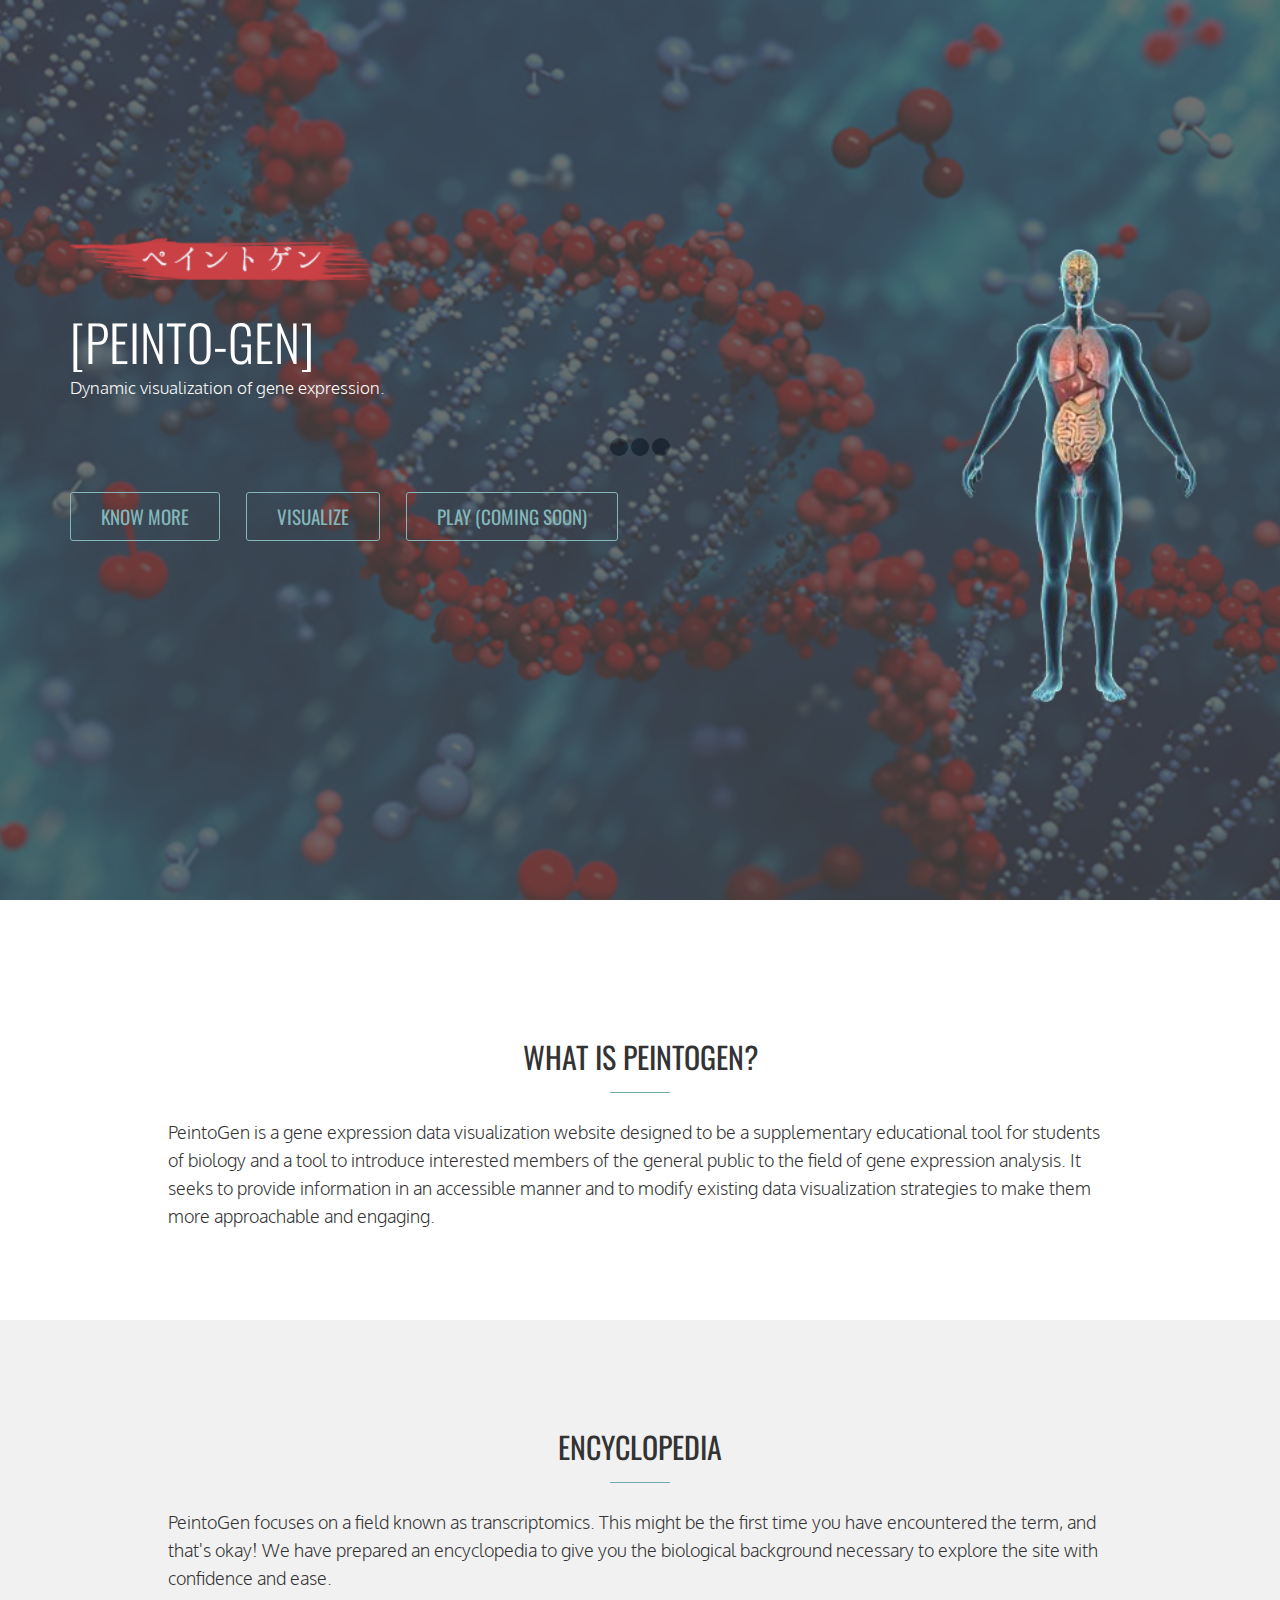
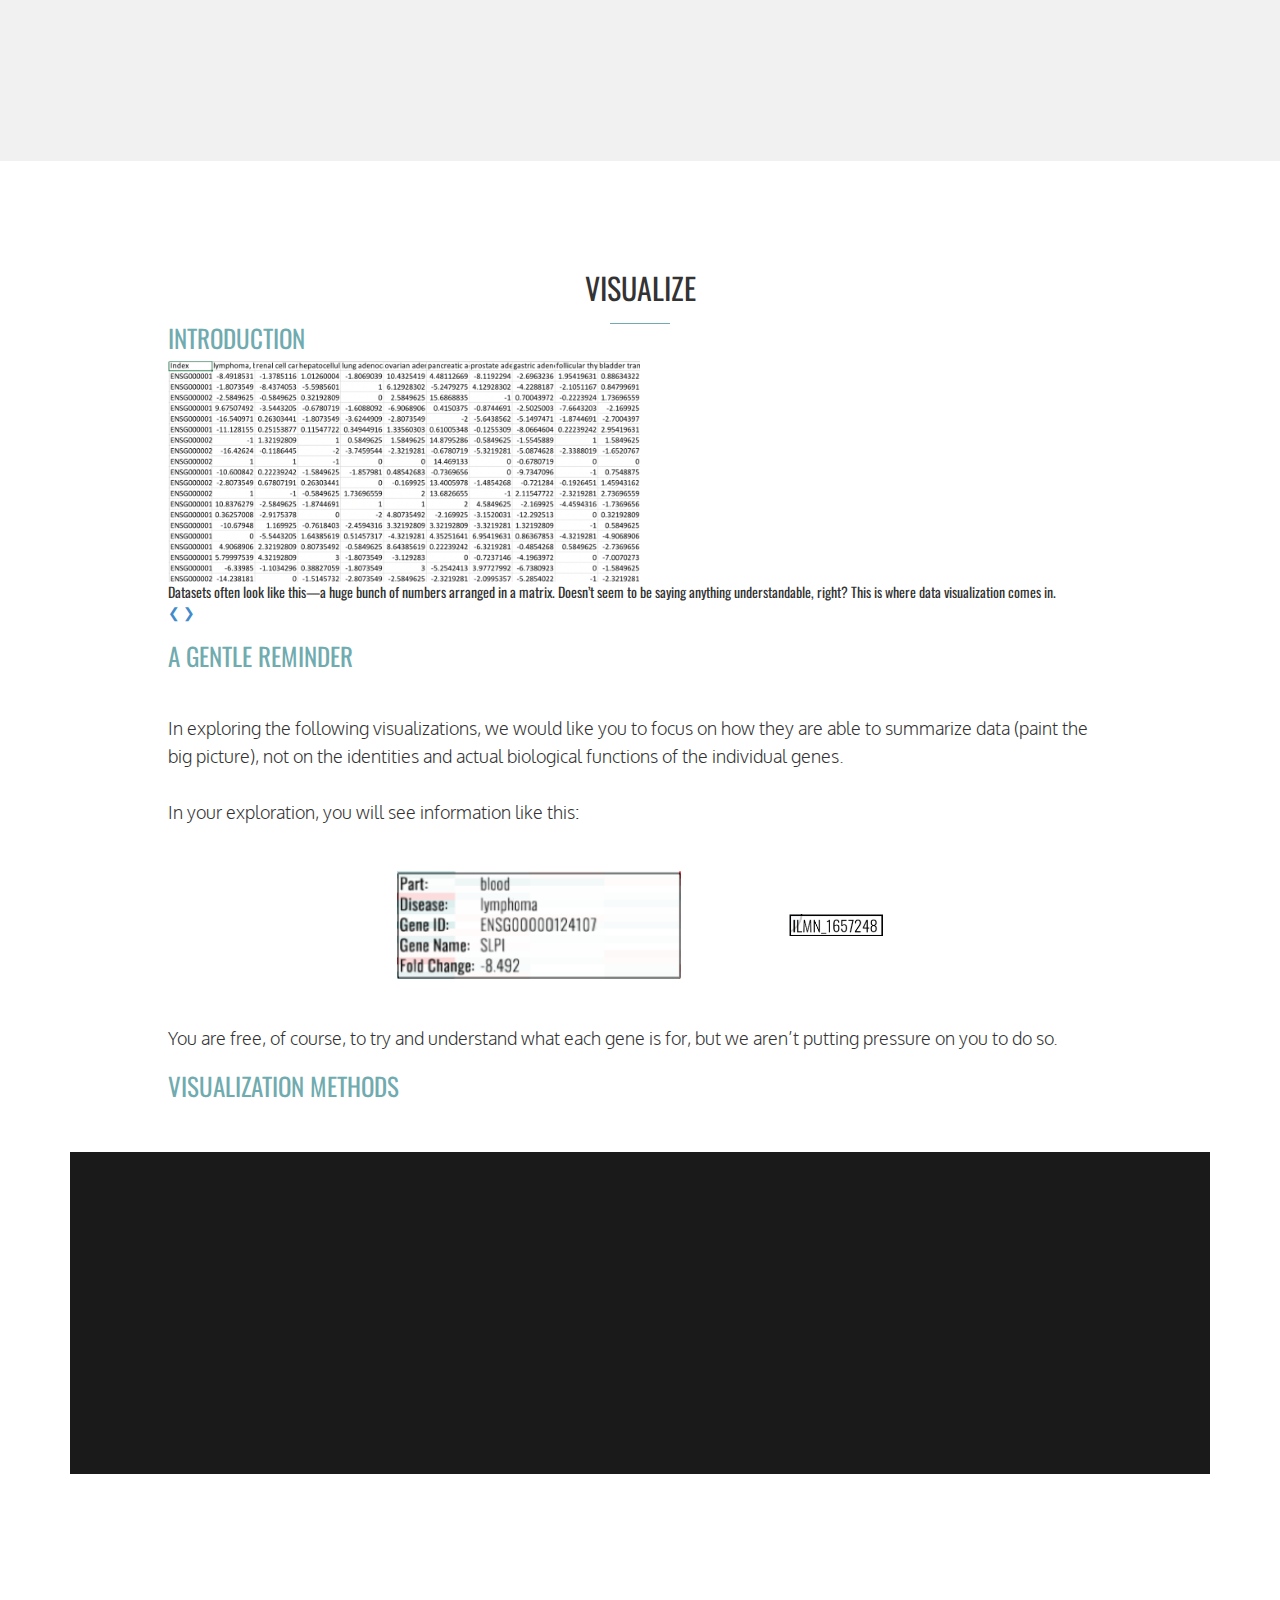
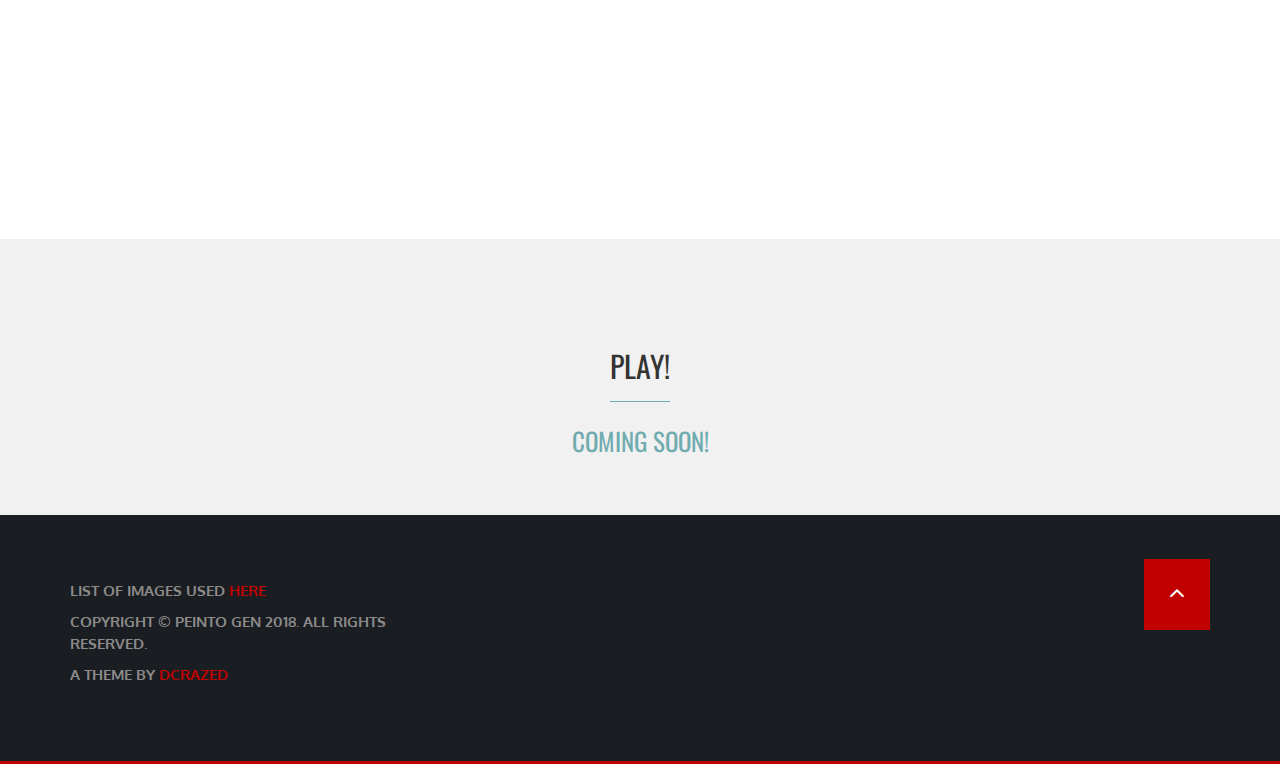
==== index.html @ 5de30151 "Visualization Intros" ====
<!DOCTYPE html>
<html lang="en">
<!--
	Bent - Bootstrap Landing Page Template by Dcrazed
	Site: https://dcrazed.com/bent-app-landing-page-template/
	Free for personal and commercial use under GNU GPL 3.0 license.
-->

<head>
    <meta charset="utf-8">
    <meta http-equiv="X-UA-Compatible" content="IE=edge">
    <meta name="viewport" content="width=device-width, initial-scale=1">
    <title>Peinto Gen | Gene Expression Visualizer</title>
    <!-- Google Font -->
    <link href='https://fonts.googleapis.com/css?family=Oswald:500,600,700,800,900,400,300' rel='stylesheet' type='text/css'>

    <link href='https://fonts.googleapis.com/css?family=Oxygen:300,400,600,700,900,300italic,400italic' rel='stylesheet' type='text/css'>
    <!-- Bootstrap -->
    <link href="css/bootstrap.min.css" rel="stylesheet">

    <!-- Owl Carousel Assets -->
    <link href="css/owl.carousel.css" rel="stylesheet">
    <link href="css/owl.theme.css" rel="stylesheet">


    <!-- Pixeden Icon Font -->
    <link rel="stylesheet" href="css/Pe-icon-7-stroke.css">

    <!-- Font Awesome -->
    <link href="css/font-awesome.min.css" rel="stylesheet">


    <!-- PrettyPhoto -->
    <link href="css/prettyPhoto.css" rel="stylesheet">
    
    <!-- Favicon -->
    <link rel="shortcut icon" type="image/x-icon" href="favicon.ico" />

    <!-- Style -->
    <link href="css/style.css" rel="stylesheet">

    <link href="css/animate.css" rel="stylesheet">
    <!-- Responsive CSS -->
    <link href="css/responsive.css" rel="stylesheet">
    <!-- HTML5 Shim and Respond.js IE8 support of HTML5 elements and media queries -->
    <!-- WARNING: Respond.js doesn't work if you view the page via file:// -->
    <!--[if lt IE 9]>
	  <script src="https://oss.maxcdn.com/libs/html5shiv/3.7.0/html5shiv.js"></script>
	  <script src="https://oss.maxcdn.com/libs/respond.js/1.4.2/respond.min.js"></script>
	<![endif]-->
</head>

<body>
    <!-- PRELOADER -->
    <div class="spn_hol">
        <div class="spinner">
            <div class="bounce1"></div>
            <div class="bounce2"></div>
            <div class="bounce3"></div>
        </div>
    </div>

 <!-- END PRELOADER -->

 <!-- =========================
     START ABOUT US SECTION
============================== -->
    <section class="header parallax home-parallax page" id="HOME">
        <h2></h2>
        <div class="section_overlay">
            <nav class="navbar navbar-default navbar-fixed-top" role="navigation">
                <div class="container">
                    <!-- Brand and toggle get grouped for better mobile display -->
                    <div class="navbar-header">
                        <button type="button" class="navbar-toggle collapsed" data-toggle="collapse" data-target="#bs-example-navbar-collapse-1">
                            <span class="sr-only">Toggle navigation</span>
                            <span class="icon-bar"></span>
                            <span class="icon-bar"></span>
                            <span class="icon-bar"></span>
                        </button>
                        <a class="navbar-brand" href="#">
                            <img src="images/logo.png" alt="Logo">
                        </a>
                    </div>
                    <!-- Collect the nav links, forms, and other content for toggling -->
                    <div class="collapse navbar-collapse" id="bs-example-navbar-collapse-1">
                        <ul class="nav navbar-nav navbar-right">
                            <!-- NAV -->
                            <li><a href="#HOME">HOME</a> </li>
                            <li><a href="#ENCYCLOPEDIA">ENCYCLOPEDIA </a> </li>
                            <li><a href="#VISUALIZE">VISUALIZE</a></li>
                            <li><a href="#PLAY">PLAY </a> </li>
                        </ul>
                    </div>
                    <!-- /.navbar-collapse -->
                </div>
                <!-- /.container- -->
            </nav>

            <div class="container home-container">
                <div class="row">
                    <div class="col-md-12">
                        <div class="logo text-center">
                                <!-- LOGO -->
                            <!--img width="210" height="110" src="images/logo.png" alt=""-->
                        </div>
                    </div>
                </div>
                <div class="row">
                    <div class="col-md-8 col-sm-8">
                        <div class="home_text">
                            <!-- TITLE AND DESC -->
                            <img width="300" height="76" src="images/logo.png" alt="">
                            <!--h1>ペイントゲン</h1-->
                            <h1>[PEINTO-GEN]</h1>
                            <p>Dynamic visualization of gene expression.</p>

                            <div class="download-btn">
                            <!-- BUTTON -->
                                <a class="btn home-btn wow fadeInLeft" href="#COMPARE">Know more</a>
                                <span style="display:inline-block; width: 20px;"></span>
                                <a class="btn home-btn wow fadeInRight" href="#VISUALIZE">Visualize</a>
                                <span style="display:inline-block; width: 20px;"></span>
                                <a class="btn home-btn wow fadeInRight" href="#PLAY">Play (Coming Soon)</a>
                            </div>
                        </div>
                    </div>
                    <div class="col-md-3 col-md-offset-1 col-sm-4">
                        <div class="home-iphone">
                            <!--p>Click on a body part to know more about it.</p-->
                            <img src="images/anatomy.png" alt="">
                        </div>
                    </div>
                </div>
            </div>
        </div>
    </section>

    <!-- END HEADER SECTION -->




 <!-- =========================
     START ENCYCLOPEDIA SECTION
============================== -->


    <section class="inner_about_area" id="COMPARE">
        <div class="container">
            <div class="row">
                <div class="col-md-10 col-md-offset-1">
                    <!-- ABOUT US SECTION TITLE-->
                    <div class="section_title">
                        <h2>What is PeintoGen?</h2>

                        <p>PeintoGen is a gene expression data visualization website designed to be a supplementary educational tool for students of biology and a tool to introduce interested members of the general public to the field of gene expression analysis. It seeks to provide information in an accessible manner and to modify existing data visualization strategies to make them more approachable and engaging. </p>
                    </div>
                </div>   
            </div>
        </div>
    </section>

    <section class="about page" id="ENCYCLOPEDIA">
        <div class="container">
            <div class="row">
                <div class="col-md-10 col-md-offset-1">
                    <div class="section_title">
                        <h2>Encyclopedia</h2>

                        <p>PeintoGen focuses on a field known as transcriptomics. This might be the first time you have encountered the term, and that's okay! We have prepared an encyclopedia to give you the biological background necessary to explore the site with confidence and ease.</p>
                    </div>
                </div>
        
                <div class="col-md-9">
                </div>
                <div class="col-md-3 know-btn">
                    <a class="btn btn-primary btn-action wow fadeInRight" href=encyclopedia.html>Know more!</a>
                </div>
                         
            </div>
        </div>
    </section>
    <!-- End About Us -->



<!-- =========================
     START VIZUALIZE SECTION
============================== -->

    <section class="download page" id="VISUALIZE">
        <div class="container">
            <div class="row">
                <div class="col-md-10 col-md-offset-1">
                    <div class="section_title">
                        <h2>Visualize</h2>

                        <h3>Introduction</h3>
					
                        <!-- Slideshow container -->
    					<div class="slideshow-container">
    						<!-- Full-width images with number and caption text -->
    						<div class="mySlides">
    							<img src="images/viz1.png" style="width:50%">
    							<div class="text">Datasets often look like this—a huge bunch of numbers arranged in a matrix. Doesn’t seem to be saying anything understandable, right? This is where data visualization comes in.</div>
    						</div>

    						<div class="mySlides">
    							<img src="images/viz2.png" style="width:50%">
    							<div class="text">One commonly used data visualization tool (particularly in gene expression analysis) is the heat map. A heat map assigns different colors to different values in a matrix. As seen above, we can choose to represent positive and negative values with shades of red and turquoise, respectively. The farther from zero a value is, the brighter the color that represents it.</div>
    						</div>

    						<div class="mySlides">
    							<img src="images/viz3.png" style="width:50%">
    							<div class="text">Without the numbers, it becomes easy to pinpoint extreme values and compare rows or columns. This aids researchers in interpreting the data, enabling them to make hypotheses and helping them decide what to do next.
    							Data visualization can be used as a preliminary step to know what other computations must be done with the data; or a way to summarize the results of computations already done.</div>
    						</div>

    						<!-- Next and previous buttons -->
    						<a class="prev" onclick="plusSlides(-1)">&#10094;</a>
    						<a class="next" onclick="plusSlides(1)">&#10095;</a>
    					</div>
    					
    					<!-- The dots/circles -->
    					<div style="text-align:center">
    						<span class="dot" onclick="currentSlide(1)"></span> 
    						<span class="dot" onclick="currentSlide(2)"></span> 
    						<span class="dot" onclick="currentSlide(3)"></span> 
    					</div>

                        <h3>A Gentle Reminder</h3>
                        <p>In exploring the following visualizations, we would like you to focus on how they are able to summarize data (paint the big picture), not on the identities and actual biological functions of the individual genes.
                        <br>
                        <br>
                        In your exploration, you will see information like this:
                        <p style="text-align:center;">
                            <img src="images/gene.png" width="30%"> 
                            <span style="display:inline-block; width: 100px;"></span>
                            <img src="images/geneid.png" width="10%">
                        </p>
                        <p>You are free, of course, to try and understand what each gene is for, but we aren’t putting pressure on you to do so.</p>

                        <h3>Visualization Methods</h3>
                    </div>
                </div>
            </div>
			
            <div class="available_store">
            <div class="container  wow bounceInRight" data-wow-duration="1s">
                <div class="col-md-6">
                    <div class="available_title">
                        <h2>Visualizations</h2>
                    </div>
                </div>

                <!-- DOWNLOADABLE STORE -->
                <div class="col-md-6">
                    <div class="row">
                        <a href=hm-intro.html>
                            <div class="col-md-4 no_padding">
                                <div class="single_store">
                                    <img src="images/hm-btn.png" width="50%">
                                    <div class="store_inner">
                                        <h2>Heat Map</h2>
                                    </div>
                                </div>
                            </div>
                        </a>
                        <div class="col-md-4 no_padding">
                            <a href=cn-intro.html>
                                <div class="single_store">
                                    <img src="images/cn-btn.png" width="50%">
                                    <div class="store_inner">
                                        <h2>Crawl Network</h2>
                                    </div>
                                </div>
                            </a>
                        </div>
                    </div>
                </div>

                <div class="col-md-6">
                    <div class="available_title">
                        <h2></h2>
                    </div>
                </div>

                <!-- DOWNLOADABLE STORE -->
                <div class="col-md-6">
                    <div class="row">
                        <a href=hm-intro.html>
                            <div class="col-md-4 no_padding">
                                <div class="single_store">
                                    <img src="images/hm-btn.png" width="50%">
                                    <div class="store_inner">
                                        <h2>Heat Map</h2>
                                    </div>
                                </div>
                            </div>
                        </a>
                        <div class="col-md-4 no_padding">
                            <a href=cn-intro.html>
                                <div class="single_store">
                                    <img src="images/cn-btn.png" width="50%">
                                    <div class="store_inner">
                                        <h2>Crawl Network</h2>
                                    </div>
                                </div>
                            </a>
                        </div>
                    </div>
                </div>
                <!-- END DOWNLOADABLE STORE -->
            </div>
        </div>

		
			<div class="col-md-6 right_no_padding wow fadeInLeft" data-wow-duration="1s">
				<div class="left_single_feature">
					<h3>Heat Maps</h3>
					<p>These heat maps summarize fold-change data for different cancer types.</p>
				</div>
				<div class="col-md-6">
				</div>
				<div class="col-md-3 know-btn">
					<a class="btn btn-primary btn-action wow fadeInRight" href=hm-intro.html>See Heat Maps</a>
				</div>
			</div>
				
			<div class="col-md-6 left_no_padding wow fadeInRight" data-wow-duration="1s">
				<div class="right_single_feature">
					<h3>Crawl Network</h3>
					<p>Networks are often used to paint a picture of how things are connected or how they interact. Genes in a network are either activators or inhibitors of other genes</p>
				</div>
				<div class="col-md-3 know-btn">
					<a class="btn btn-primary btn-action wow fadeInRight" href=cn-intro.html>See Crawl</a>
				</div>
			</div>
        </div>
    </section>
    <!-- End About Us -->


<!-- =========================
     START PLAY SECTION
============================== -->


    <section class="features page" id="PLAY">
        <div class="container">
            <div class="row">
                <div class="col-md-10 col-md-offset-1">
                    <div class="section_title">
                        <h2> Play!</h2>
                        <h4>Coming Soon!</h4>
                    </div>
                </div>      
            </div>
        </div>
    </section>
    <!-- End About Us -->

<!-- =========================
     FOOTER 
============================== -->

    <section class="copyright">
        <h2></h2>
        <div class="container">
            <div class="row">
                <div class="col-md-6">
                    <div class="copy_right_text">
                    <!-- COPYRIGHT TEXT -->
						<p>List of images used <a href=references.html>here</a></p>
                        <p>Copyright &copy; Peinto Gen 2018. All Rights Reserved.</p>        
                        <p>A theme by <a href="https://dcrazed.com/">Dcrazed</a></p>
                    </div>
                     
                </div>

                <div class="col-md-6">
                    <div class="scroll_top">
                        <a href="#HOME"><i class="fa fa-angle-up"></i></a>
                    </div>
                </div>
            </div>
        </div>
    </section>
    <!-- END FOOTER -->


<!-- =========================
     SCRIPTS 
============================== -->


    <script src="js/jquery.min.js"></script>
    <script src="js/bootstrap.min.js"></script>
    <script src="js/owl.carousel.js"></script>
    <script src="js/jquery.fitvids.js"></script>
    <script src="js/smoothscroll.js"></script>
    <script src="js/jquery.parallax-1.1.3.js"></script>
    <script src="js/jquery.prettyPhoto.js"></script>
    <script src="js/jquery.ajaxchimp.min.js"></script>
    <script src="js/jquery.ajaxchimp.langs.js"></script>
    <script src="js/wow.min.js"></script>
    <script src="js/waypoints.min.js"></script>
    <script src="js/jquery.counterup.min.js"></script>
    <script src="js/script.js"></script>
	<script src="js/slideshow.js"></script>
	


</body>
</html>
---- css/Pe-icon-7-stroke.css ----
@font-face {
	font-family: 'Pe-icon-7-stroke';
	src:url('../fonts/Pe-icon-7-stroke.eot?d7yf1v');
	src:url('../fonts/Pe-icon-7-stroke.eot?#iefixd7yf1v') format('embedded-opentype'),
		url('../fonts/Pe-icon-7-stroke.woff?d7yf1v') format('woff'),
		url('../fonts/Pe-icon-7-stroke.ttf?d7yf1v') format('truetype'),
		url('../fonts/Pe-icon-7-stroke.svg?d7yf1v#Pe-icon-7-stroke') format('svg');
	font-weight: normal;
	font-style: normal;
}

[class^="pe-7s-"], [class*=" pe-7s-"] {
	font-family: 'Pe-icon-7-stroke';
	speak: none;
	font-style: normal;
	font-weight: normal;
	font-variant: normal;
	text-transform: none;
	line-height: 1;

	/* Better Font Rendering =========== */
	-webkit-font-smoothing: antialiased;
	-moz-osx-font-smoothing: grayscale;
}

.pe-7s-album:before {
	content: "\e6aa";
}
.pe-7s-arc:before {
	content: "\e6ab";
}
.pe-7s-back-2:before {
	content: "\e6ac";
}
.pe-7s-bandaid:before {
	content: "\e6ad";
}
.pe-7s-car:before {
	content: "\e6ae";
}
.pe-7s-diamond:before {
	content: "\e6af";
}
.pe-7s-door-lock:before {
	content: "\e6b0";
}
.pe-7s-eyedropper:before {
	content: "\e6b1";
}
.pe-7s-female:before {
	content: "\e6b2";
}
.pe-7s-gym:before {
	content: "\e6b3";
}
.pe-7s-hammer:before {
	content: "\e6b4";
}
.pe-7s-headphones:before {
	content: "\e6b5";
}
.pe-7s-helm:before {
	content: "\e6b6";
}
.pe-7s-hourglass:before {
	content: "\e6b7";
}
.pe-7s-leaf:before {
	content: "\e6b8";
}
.pe-7s-magic-wand:before {
	content: "\e6b9";
}
.pe-7s-male:before {
	content: "\e6ba";
}
.pe-7s-map-2:before {
	content: "\e6bb";
}
.pe-7s-next-2:before {
	content: "\e6bc";
}
.pe-7s-paint-bucket:before {
	content: "\e6bd";
}
.pe-7s-pendrive:before {
	content: "\e6be";
}
.pe-7s-photo:before {
	content: "\e6bf";
}
.pe-7s-piggy:before {
	content: "\e6c0";
}
.pe-7s-plugin:before {
	content: "\e6c1";
}
.pe-7s-refresh-2:before {
	content: "\e6c2";
}
.pe-7s-rocket:before {
	content: "\e6c3";
}
.pe-7s-settings:before {
	content: "\e6c4";
}
.pe-7s-shield:before {
	content: "\e6c5";
}
.pe-7s-smile:before {
	content: "\e6c6";
}
.pe-7s-usb:before {
	content: "\e6c7";
}
.pe-7s-vector:before {
	content: "\e6c8";
}
.pe-7s-wine:before {
	content: "\e6c9";
}
.pe-7s-cloud-upload:before {
	content: "\e68a";
}
.pe-7s-cash:before {
	content: "\e68c";
}
.pe-7s-close:before {
	content: "\e680";
}
.pe-7s-bluetooth:before {
	content: "\e68d";
}
.pe-7s-cloud-download:before {
	content: "\e68b";
}
.pe-7s-way:before {
	content: "\e68e";
}
.pe-7s-close-circle:before {
	content: "\e681";
}
.pe-7s-id:before {
	content: "\e68f";
}
.pe-7s-angle-up:before {
	content: "\e682";
}
.pe-7s-wristwatch:before {
	content: "\e690";
}
.pe-7s-angle-up-circle:before {
	content: "\e683";
}
.pe-7s-world:before {
	content: "\e691";
}
.pe-7s-angle-right:before {
	content: "\e684";
}
.pe-7s-volume:before {
	content: "\e692";
}
.pe-7s-angle-right-circle:before {
	content: "\e685";
}
.pe-7s-users:before {
	content: "\e693";
}
.pe-7s-angle-left:before {
	content: "\e686";
}
.pe-7s-user-female:before {
	content: "\e694";
}
.pe-7s-angle-left-circle:before {
	content: "\e687";
}
.pe-7s-up-arrow:before {
	content: "\e695";
}
.pe-7s-angle-down:before {
	content: "\e688";
}
.pe-7s-switch:before {
	content: "\e696";
}
.pe-7s-angle-down-circle:before {
	content: "\e689";
}
.pe-7s-scissors:before {
	content: "\e697";
}
.pe-7s-wallet:before {
	content: "\e600";
}
.pe-7s-safe:before {
	content: "\e698";
}
.pe-7s-volume2:before {
	content: "\e601";
}
.pe-7s-volume1:before {
	content: "\e602";
}
.pe-7s-voicemail:before {
	content: "\e603";
}
.pe-7s-video:before {
	content: "\e604";
}
.pe-7s-user:before {
	content: "\e605";
}
.pe-7s-upload:before {
	content: "\e606";
}
.pe-7s-unlock:before {
	content: "\e607";
}
.pe-7s-umbrella:before {
	content: "\e608";
}
.pe-7s-trash:before {
	content: "\e609";
}
.pe-7s-tools:before {
	content: "\e60a";
}
.pe-7s-timer:before {
	content: "\e60b";
}
.pe-7s-ticket:before {
	content: "\e60c";
}
.pe-7s-target:before {
	content: "\e60d";
}
.pe-7s-sun:before {
	content: "\e60e";
}
.pe-7s-study:before {
	content: "\e60f";
}
.pe-7s-stopwatch:before {
	content: "\e610";
}
.pe-7s-star:before {
	content: "\e611";
}
.pe-7s-speaker:before {
	content: "\e612";
}
.pe-7s-signal:before {
	content: "\e613";
}
.pe-7s-shuffle:before {
	content: "\e614";
}
.pe-7s-shopbag:before {
	content: "\e615";
}
.pe-7s-share:before {
	content: "\e616";
}
.pe-7s-server:before {
	content: "\e617";
}
.pe-7s-search:before {
	content: "\e618";
}
.pe-7s-film:before {
	content: "\e6a5";
}
.pe-7s-science:before {
	content: "\e619";
}
.pe-7s-disk:before {
	content: "\e6a6";
}
.pe-7s-ribbon:before {
	content: "\e61a";
}
.pe-7s-repeat:before {
	content: "\e61b";
}
.pe-7s-refresh:before {
	content: "\e61c";
}
.pe-7s-add-user:before {
	content: "\e6a9";
}
.pe-7s-refresh-cloud:before {
	content: "\e61d";
}
.pe-7s-paperclip:before {
	content: "\e69c";
}
.pe-7s-radio:before {
	content: "\e61e";
}
.pe-7s-note2:before {
	content: "\e69d";
}
.pe-7s-print:before {
	content: "\e61f";
}
.pe-7s-network:before {
	content: "\e69e";
}
.pe-7s-prev:before {
	content: "\e620";
}
.pe-7s-mute:before {
	content: "\e69f";
}
.pe-7s-power:before {
	content: "\e621";
}
.pe-7s-medal:before {
	content: "\e6a0";
}
.pe-7s-portfolio:before {
	content: "\e622";
}
.pe-7s-like2:before {
	content: "\e6a1";
}
.pe-7s-plus:before {
	content: "\e623";
}
.pe-7s-left-arrow:before {
	content: "\e6a2";
}
.pe-7s-play:before {
	content: "\e624";
}
.pe-7s-key:before {
	content: "\e6a3";
}
.pe-7s-plane:before {
	content: "\e625";
}
.pe-7s-joy:before {
	content: "\e6a4";
}
.pe-7s-photo-gallery:before {
	content: "\e626";
}
.pe-7s-pin:before {
	content: "\e69b";
}
.pe-7s-phone:before {
	content: "\e627";
}
.pe-7s-plug:before {
	content: "\e69a";
}
.pe-7s-pen:before {
	content: "\e628";
}
.pe-7s-right-arrow:before {
	content: "\e699";
}
.pe-7s-paper-plane:before {
	content: "\e629";
}
.pe-7s-delete-user:before {
	content: "\e6a7";
}
.pe-7s-paint:before {
	content: "\e62a";
}
.pe-7s-bottom-arrow:before {
	content: "\e6a8";
}
.pe-7s-notebook:before {
	content: "\e62b";
}
.pe-7s-note:before {
	content: "\e62c";
}
.pe-7s-next:before {
	content: "\e62d";
}
.pe-7s-news-paper:before {
	content: "\e62e";
}
.pe-7s-musiclist:before {
	content: "\e62f";
}
.pe-7s-music:before {
	content: "\e630";
}
.pe-7s-mouse:before {
	content: "\e631";
}
.pe-7s-more:before {
	content: "\e632";
}
.pe-7s-moon:before {
	content: "\e633";
}
.pe-7s-monitor:before {
	content: "\e634";
}
.pe-7s-micro:before {
	content: "\e635";
}
.pe-7s-menu:before {
	content: "\e636";
}
.pe-7s-map:before {
	content: "\e637";
}
.pe-7s-map-marker:before {
	content: "\e638";
}
.pe-7s-mail:before {
	content: "\e639";
}
.pe-7s-mail-open:before {
	content: "\e63a";
}
.pe-7s-mail-open-file:before {
	content: "\e63b";
}
.pe-7s-magnet:before {
	content: "\e63c";
}
.pe-7s-loop:before {
	content: "\e63d";
}
.pe-7s-look:before {
	content: "\e63e";
}
.pe-7s-lock:before {
	content: "\e63f";
}
.pe-7s-lintern:before {
	content: "\e640";
}
.pe-7s-link:before {
	content: "\e641";
}
.pe-7s-like:before {
	content: "\e642";
}
.pe-7s-light:before {
	content: "\e643";
}
.pe-7s-less:before {
	content: "\e644";
}
.pe-7s-keypad:before {
	content: "\e645";
}
.pe-7s-junk:before {
	content: "\e646";
}
.pe-7s-info:before {
	content: "\e647";
}
.pe-7s-home:before {
	content: "\e648";
}
.pe-7s-help2:before {
	content: "\e649";
}
.pe-7s-help1:before {
	content: "\e64a";
}
.pe-7s-graph3:before {
	content: "\e64b";
}
.pe-7s-graph2:before {
	content: "\e64c";
}
.pe-7s-graph1:before {
	content: "\e64d";
}
.pe-7s-graph:before {
	content: "\e64e";
}
.pe-7s-global:before {
	content: "\e64f";
}
.pe-7s-gleam:before {
	content: "\e650";
}
.pe-7s-glasses:before {
	content: "\e651";
}
.pe-7s-gift:before {
	content: "\e652";
}
.pe-7s-folder:before {
	content: "\e653";
}
.pe-7s-flag:before {
	content: "\e654";
}
.pe-7s-filter:before {
	content: "\e655";
}
.pe-7s-file:before {
	content: "\e656";
}
.pe-7s-expand1:before {
	content: "\e657";
}
.pe-7s-exapnd2:before {
	content: "\e658";
}
.pe-7s-edit:before {
	content: "\e659";
}
.pe-7s-drop:before {
	content: "\e65a";
}
.pe-7s-drawer:before {
	content: "\e65b";
}
.pe-7s-download:before {
	content: "\e65c";
}
.pe-7s-display2:before {
	content: "\e65d";
}
.pe-7s-display1:before {
	content: "\e65e";
}
.pe-7s-diskette:before {
	content: "\e65f";
}
.pe-7s-date:before {
	content: "\e660";
}
.pe-7s-cup:before {
	content: "\e661";
}
.pe-7s-culture:before {
	content: "\e662";
}
.pe-7s-crop:before {
	content: "\e663";
}
.pe-7s-credit:before {
	content: "\e664";
}
.pe-7s-copy-file:before {
	content: "\e665";
}
.pe-7s-config:before {
	content: "\e666";
}
.pe-7s-compass:before {
	content: "\e667";
}
.pe-7s-comment:before {
	content: "\e668";
}
.pe-7s-coffee:before {
	content: "\e669";
}
.pe-7s-cloud:before {
	content: "\e66a";
}
.pe-7s-clock:before {
	content: "\e66b";
}
.pe-7s-check:before {
	content: "\e66c";
}
.pe-7s-chat:before {
	content: "\e66d";
}
.pe-7s-cart:before {
	content: "\e66e";
}
.pe-7s-camera:before {
	content: "\e66f";
}
.pe-7s-call:before {
	content: "\e670";
}
.pe-7s-calculator:before {
	content: "\e671";
}
.pe-7s-browser:before {
	content: "\e672";
}
.pe-7s-box2:before {
	content: "\e673";
}
.pe-7s-box1:before {
	content: "\e674";
}
.pe-7s-bookmarks:before {
	content: "\e675";
}
.pe-7s-bicycle:before {
	content: "\e676";
}
.pe-7s-bell:before {
	content: "\e677";
}
.pe-7s-battery:before {
	content: "\e678";
}
.pe-7s-ball:before {
	content: "\e679";
}
.pe-7s-back:before {
	content: "\e67a";
}
.pe-7s-attention:before {
	content: "\e67b";
}
.pe-7s-anchor:before {
	content: "\e67c";
}
.pe-7s-albums:before {
	content: "\e67d";
}
.pe-7s-alarm:before {
	content: "\e67e";
}
.pe-7s-airplay:before {
	content: "\e67f";
}
---- css/prettyPhoto.css ----
div.pp_default .pp_top,div.pp_default .pp_top .pp_middle,div.pp_default .pp_top .pp_left,div.pp_default .pp_top .pp_right,div.pp_default .pp_bottom,div.pp_default .pp_bottom .pp_left,div.pp_default .pp_bottom .pp_middle,div.pp_default .pp_bottom .pp_right{height:13px}
div.pp_default .pp_top .pp_left{background:transparent;}
div.pp_default .pp_top .pp_middle{background:transparent;}
div.pp_default .pp_top .pp_right{background:transparent;}
div.pp_default .pp_content .ppt{color:#f8f8f8}
div.pp_default .pp_content_container .pp_left{background:transparent;padding-left:13px}
div.pp_default .pp_content_container .pp_right{background:transparent;padding-right:13px}
div.pp_default .pp_next:hover{background:transparent;cursor:pointer}
div.pp_default .pp_previous:hover{background:transparent;cursor:pointer}
div.pp_default .pp_expand{background:transparent;cursor:pointer;width:28px;height:28px}
div.pp_default .pp_expand:hover{background:transparent;cursor:pointer}
div.pp_default .pp_contract{background:url(../images/prettyPhoto/default/sprite.png) 0 -84px no-repeat;cursor:pointer;width:28px;height:28px}
div.pp_default .pp_contract:hover{background:url(../images/prettyPhoto/default/sprite.png) 0 -113px no-repeat;cursor:pointer}
div.pp_default .pp_close{width:30px;height:30px;background:url(../images/prettyPhoto/default/sprite.png) 2px 1px no-repeat;cursor:pointer}
div.pp_default .pp_gallery ul li a{background:url(../images/prettyPhoto/default/default_thumb.png) center center #f8f8f8;border:1px solid #aaa}
div.pp_default .pp_social{margin-top:7px}
div.pp_default .pp_gallery a.pp_arrow_previous,div.pp_default .pp_gallery a.pp_arrow_next{position:static;left:auto}
div.pp_default .pp_nav .pp_play,div.pp_default .pp_nav .pp_pause{background:url(../images/prettyPhoto/default/sprite.png) -51px 1px no-repeat;height:30px;width:30px}
div.pp_default .pp_nav .pp_pause{background-position:-51px -29px}
div.pp_default a.pp_arrow_previous,div.pp_default a.pp_arrow_next{background:url(../images/prettyPhoto/default/sprite.png) -31px -3px no-repeat;height:20px;width:20px;margin:4px 0 0}
div.pp_default a.pp_arrow_next{left:52px;background-position:-82px -3px}
div.pp_default .pp_content_container .pp_details{margin-top:5px}
div.pp_default .pp_nav{clear:none;height:30px;width:110px;position:relative}
div.pp_default .pp_nav .currentTextHolder{font-family:Georgia;font-style:italic;color:#999;font-size:11px;left:75px;line-height:25px;position:absolute;top:2px;margin:0;padding:0 0 0 10px}
div.pp_default .pp_close:hover,div.pp_default .pp_nav .pp_play:hover,div.pp_default .pp_nav .pp_pause:hover,div.pp_default .pp_arrow_next:hover,div.pp_default .pp_arrow_previous:hover{opacity:0.7}
div.pp_default .pp_description{font-size:11px;font-weight:700;line-height:14px;margin:5px 50px 5px 0}
div.pp_default .pp_bottom .pp_left{background:transparent;}
div.pp_default .pp_bottom .pp_middle{background:transparent;}
div.pp_default .pp_bottom .pp_right{background:transparent;}
div.pp_default .pp_loaderIcon{background:url(../images/prettyPhoto/default/loader.gif) center center no-repeat}
div.light_rounded .pp_top .pp_left{background:url(../images/prettyPhoto/light_rounded/sprite.png) -88px -53px no-repeat}
div.light_rounded .pp_top .pp_right{background:url(../images/prettyPhoto/light_rounded/sprite.png) -110px -53px no-repeat}
div.light_rounded .pp_next:hover{background:url(../images/prettyPhoto/light_rounded/btnNext.png) center right no-repeat;cursor:pointer}
div.light_rounded .pp_previous:hover{background:url(../images/prettyPhoto/light_rounded/btnPrevious.png) center left no-repeat;cursor:pointer}
div.light_rounded .pp_expand{background:url(../images/prettyPhoto/light_rounded/sprite.png) -31px -26px no-repeat;cursor:pointer}
div.light_rounded .pp_expand:hover{background:url(../images/prettyPhoto/light_rounded/sprite.png) -31px -47px no-repeat;cursor:pointer}
div.light_rounded .pp_contract{background:url(../images/prettyPhoto/light_rounded/sprite.png) 0 -26px no-repeat;cursor:pointer}
div.light_rounded .pp_contract:hover{background:url(../images/prettyPhoto/light_rounded/sprite.png) 0 -47px no-repeat;cursor:pointer}
div.light_rounded .pp_close{width:75px;height:22px;background:url(../images/prettyPhoto/light_rounded/sprite.png) -1px -1px no-repeat;cursor:pointer}
div.light_rounded .pp_nav .pp_play{background:url(../images/prettyPhoto/light_rounded/sprite.png) -1px -100px no-repeat;height:15px;width:14px}
div.light_rounded .pp_nav .pp_pause{background:url(../images/prettyPhoto/light_rounded/sprite.png) -24px -100px no-repeat;height:15px;width:14px}
div.light_rounded .pp_arrow_previous{background:url(../images/prettyPhoto/light_rounded/sprite.png) 0 -71px no-repeat}
div.light_rounded .pp_arrow_next{background:url(../images/prettyPhoto/light_rounded/sprite.png) -22px -71px no-repeat}
div.light_rounded .pp_bottom .pp_left{background:url(../images/prettyPhoto/light_rounded/sprite.png) -88px -80px no-repeat}
div.light_rounded .pp_bottom .pp_right{background:url(../images/prettyPhoto/light_rounded/sprite.png) -110px -80px no-repeat}
div.dark_rounded .pp_top .pp_left{background:url(../images/prettyPhoto/dark_rounded/sprite.png) -88px -53px no-repeat}
div.dark_rounded .pp_top .pp_right{background:url(../images/prettyPhoto/dark_rounded/sprite.png) -110px -53px no-repeat}
div.dark_rounded .pp_content_container .pp_left{background:url(../images/prettyPhoto/dark_rounded/contentPattern.png) top left repeat-y}
div.dark_rounded .pp_content_container .pp_right{background:url(../images/prettyPhoto/dark_rounded/contentPattern.png) top right repeat-y}
div.dark_rounded .pp_next:hover{background:url(../images/prettyPhoto/dark_rounded/btnNext.png) center right no-repeat;cursor:pointer}
div.dark_rounded .pp_previous:hover{background:url(../images/prettyPhoto/dark_rounded/btnPrevious.png) center left no-repeat;cursor:pointer}
div.dark_rounded .pp_expand{background:url(../images/prettyPhoto/dark_rounded/sprite.png) -31px -26px no-repeat;cursor:pointer}
div.dark_rounded .pp_expand:hover{background:url(../images/prettyPhoto/dark_rounded/sprite.png) -31px -47px no-repeat;cursor:pointer}
div.dark_rounded .pp_contract{background:url(../images/prettyPhoto/dark_rounded/sprite.png) 0 -26px no-repeat;cursor:pointer}
div.dark_rounded .pp_contract:hover{background:url(../images/prettyPhoto/dark_rounded/sprite.png) 0 -47px no-repeat;cursor:pointer}
div.dark_rounded .pp_close{width:75px;height:22px;background:url(../images/prettyPhoto/dark_rounded/sprite.png) -1px -1px no-repeat;cursor:pointer}
div.dark_rounded .pp_description{margin-right:85px;color:#fff}
div.dark_rounded .pp_nav .pp_play{background:url(../images/prettyPhoto/dark_rounded/sprite.png) -1px -100px no-repeat;height:15px;width:14px}
div.dark_rounded .pp_nav .pp_pause{background:url(../images/prettyPhoto/dark_rounded/sprite.png) -24px -100px no-repeat;height:15px;width:14px}
div.dark_rounded .pp_arrow_previous{background:url(../images/prettyPhoto/dark_rounded/sprite.png) 0 -71px no-repeat}
div.dark_rounded .pp_arrow_next{background:url(../images/prettyPhoto/dark_rounded/sprite.png) -22px -71px no-repeat}
div.dark_rounded .pp_bottom .pp_left{background:url(../images/prettyPhoto/dark_rounded/sprite.png) -88px -80px no-repeat}
div.dark_rounded .pp_bottom .pp_right{background:url(../images/prettyPhoto/dark_rounded/sprite.png) -110px -80px no-repeat}
div.dark_rounded .pp_loaderIcon{background:url(../images/prettyPhoto/dark_rounded/loader.gif) center center no-repeat}
div.dark_square .pp_left,div.dark_square .pp_middle,div.dark_square .pp_right,div.dark_square .pp_content{background:#000}
div.dark_square .pp_description{color:#fff;margin:0 85px 0 0}
div.dark_square .pp_loaderIcon{background:url(../images/prettyPhoto/dark_square/loader.gif) center center no-repeat}
div.dark_square .pp_expand{background:url(../images/prettyPhoto/dark_square/sprite.png) -31px -26px no-repeat;cursor:pointer}
div.dark_square .pp_expand:hover{background:url(../images/prettyPhoto/dark_square/sprite.png) -31px -47px no-repeat;cursor:pointer}
div.dark_square .pp_contract{background:url(../images/prettyPhoto/dark_square/sprite.png) 0 -26px no-repeat;cursor:pointer}
div.dark_square .pp_contract:hover{background:url(../images/prettyPhoto/dark_square/sprite.png) 0 -47px no-repeat;cursor:pointer}
div.dark_square .pp_close{width:75px;height:22px;background:url(../images/prettyPhoto/dark_square/sprite.png) -1px -1px no-repeat;cursor:pointer}
div.dark_square .pp_nav{clear:none}
div.dark_square .pp_nav .pp_play{background:url(../images/prettyPhoto/dark_square/sprite.png) -1px -100px no-repeat;height:15px;width:14px}
div.dark_square .pp_nav .pp_pause{background:url(../images/prettyPhoto/dark_square/sprite.png) -24px -100px no-repeat;height:15px;width:14px}
div.dark_square .pp_arrow_previous{background:url(../images/prettyPhoto/dark_square/sprite.png) 0 -71px no-repeat}
div.dark_square .pp_arrow_next{background:url(../images/prettyPhoto/dark_square/sprite.png) -22px -71px no-repeat}
div.dark_square .pp_next:hover{background:url(../images/prettyPhoto/dark_square/btnNext.png) center right no-repeat;cursor:pointer}
div.dark_square .pp_previous:hover{background:url(../images/prettyPhoto/dark_square/btnPrevious.png) center left no-repeat;cursor:pointer}
div.light_square .pp_expand{background:url(../images/prettyPhoto/light_square/sprite.png) -31px -26px no-repeat;cursor:pointer}
div.light_square .pp_expand:hover{background:url(../images/prettyPhoto/light_square/sprite.png) -31px -47px no-repeat;cursor:pointer}
div.light_square .pp_contract{background:url(../images/prettyPhoto/light_square/sprite.png) 0 -26px no-repeat;cursor:pointer}
div.light_square .pp_contract:hover{background:url(../images/prettyPhoto/light_square/sprite.png) 0 -47px no-repeat;cursor:pointer}
div.light_square .pp_close{width:75px;height:22px;background:url(../images/prettyPhoto/light_square/sprite.png) -1px -1px no-repeat;cursor:pointer}
div.light_square .pp_nav .pp_play{background:url(../images/prettyPhoto/light_square/sprite.png) -1px -100px no-repeat;height:15px;width:14px}
div.light_square .pp_nav .pp_pause{background:url(../images/prettyPhoto/light_square/sprite.png) -24px -100px no-repeat;height:15px;width:14px}
div.light_square .pp_arrow_previous{background:url(../images/prettyPhoto/light_square/sprite.png) 0 -71px no-repeat}
div.light_square .pp_arrow_next{background:url(../images/prettyPhoto/light_square/sprite.png) -22px -71px no-repeat}
div.light_square .pp_next:hover{background:url(../images/prettyPhoto/light_square/btnNext.png) center right no-repeat;cursor:pointer}
div.light_square .pp_previous:hover{background:url(../images/prettyPhoto/light_square/btnPrevious.png) center left no-repeat;cursor:pointer}
div.facebook .pp_top .pp_left{background:url(../images/prettyPhoto/facebook/sprite.png) -88px -53px no-repeat}
div.facebook .pp_top .pp_middle{background:url(../images/prettyPhoto/facebook/contentPatternTop.png) top left repeat-x}
div.facebook .pp_top .pp_right{background:url(../images/prettyPhoto/facebook/sprite.png) -110px -53px no-repeat}
div.facebook .pp_content_container .pp_left{background:url(../images/prettyPhoto/facebook/contentPatternLeft.png) top left repeat-y}
div.facebook .pp_content_container .pp_right{background:url(../images/prettyPhoto/facebook/contentPatternRight.png) top right repeat-y}
div.facebook .pp_expand{background:url(../images/prettyPhoto/facebook/sprite.png) -31px -26px no-repeat;cursor:pointer}
div.facebook .pp_expand:hover{background:url(../images/prettyPhoto/facebook/sprite.png) -31px -47px no-repeat;cursor:pointer}
div.facebook .pp_contract{background:url(../images/prettyPhoto/facebook/sprite.png) 0 -26px no-repeat;cursor:pointer}
div.facebook .pp_contract:hover{background:url(../images/prettyPhoto/facebook/sprite.png) 0 -47px no-repeat;cursor:pointer}
div.facebook .pp_close{width:22px;height:22px;background:url(../images/prettyPhoto/facebook/sprite.png) -1px -1px no-repeat;cursor:pointer}
div.facebook .pp_description{margin:0 37px 0 0}
div.facebook .pp_loaderIcon{background:url(../images/prettyPhoto/facebook/loader.gif) center center no-repeat}
div.facebook .pp_arrow_previous{background:url(../images/prettyPhoto/facebook/sprite.png) 0 -71px no-repeat;height:22px;margin-top:0;width:22px}
div.facebook .pp_arrow_previous.disabled{background-position:0 -96px;cursor:default}
div.facebook .pp_arrow_next{background:url(../images/prettyPhoto/facebook/sprite.png) -32px -71px no-repeat;height:22px;margin-top:0;width:22px}
div.facebook .pp_arrow_next.disabled{background-position:-32px -96px;cursor:default}
div.facebook .pp_nav{margin-top:0}
div.facebook .pp_nav p{font-size:15px;padding:0 3px 0 4px}
div.facebook .pp_nav .pp_play{background:url(../images/prettyPhoto/facebook/sprite.png) -1px -123px no-repeat;height:22px;width:22px}
div.facebook .pp_nav .pp_pause{background:url(../images/prettyPhoto/facebook/sprite.png) -32px -123px no-repeat;height:22px;width:22px}
div.facebook .pp_next:hover{background:url(../images/prettyPhoto/facebook/btnNext.png) center right no-repeat;cursor:pointer}
div.facebook .pp_previous:hover{background:url(../images/prettyPhoto/facebook/btnPrevious.png) center left no-repeat;cursor:pointer}
div.facebook .pp_bottom .pp_left{background:url(../images/prettyPhoto/facebook/sprite.png) -88px -80px no-repeat}
div.facebook .pp_bottom .pp_middle{background:url(../images/prettyPhoto/facebook/contentPatternBottom.png) top left repeat-x}
div.facebook .pp_bottom .pp_right{background:url(../images/prettyPhoto/facebook/sprite.png) -110px -80px no-repeat}
div.pp_pic_holder a:focus{outline:none}
div.pp_overlay{background:#000;display:none;left:0;position:absolute;top:0;width:100%;z-index:9500}
div.pp_pic_holder{display:none;position:absolute;width:100px;z-index:10000}
.pp_content{height:40px;min-width:40px}
* html .pp_content{width:40px}
.pp_content_container{position:relative;text-align:left;width:100%}
.pp_content_container .pp_left{padding-left:20px}
.pp_content_container .pp_right{padding-right:20px}
.pp_content_container .pp_details{float:left;margin:10px 0 2px}
.pp_description{display:none;margin:0}
.pp_social{float:left;margin:0}
.pp_social .facebook{float:left;margin-left:5px;width:55px;overflow:hidden}
.pp_social .twitter{float:left}
.pp_nav{clear:right;float:left;margin:3px 10px 0 0}
.pp_nav p{float:left;white-space:nowrap;margin:2px 4px}
.pp_nav .pp_play,.pp_nav .pp_pause{float:left;margin-right:4px;text-indent:-10000px}
a.pp_arrow_previous,a.pp_arrow_next{display:block;float:left;height:15px;margin-top:3px;overflow:hidden;text-indent:-10000px;width:14px}
.pp_hoverContainer{position:absolute;top:0;width:100%;z-index:2000}
.pp_gallery{display:none;left:50%;margin-top:-50px;position:absolute;z-index:10000}
.pp_gallery div{float:left;overflow:hidden;position:relative}
.pp_gallery ul{float:left;height:35px;position:relative;white-space:nowrap;margin:0 0 0 5px;padding:0}
.pp_gallery ul a{border:1px rgba(0,0,0,0.5) solid;display:block;float:left;height:33px;overflow:hidden}
.pp_gallery ul a img{border:0}
.pp_gallery li{display:block;float:left;margin:0 5px 0 0;padding:0}
.pp_gallery li.default a{background:url(../images/prettyPhoto/facebook/default_thumbnail.gif) 0 0 no-repeat;display:block;height:33px;width:50px}
.pp_gallery .pp_arrow_previous,.pp_gallery .pp_arrow_next{margin-top:7px!important}
a.pp_next{background:url(../images/prettyPhoto/light_rounded/btnNext.png) 10000px 10000px no-repeat;display:block;float:right;height:100%;text-indent:-10000px;width:49%}
a.pp_previous{background:url(../images/prettyPhoto/light_rounded/btnNext.png) 10000px 10000px no-repeat;display:block;float:left;height:100%;text-indent:-10000px;width:49%}
a.pp_expand,a.pp_contract{cursor:pointer;display:none;height:20px;position:absolute;right:30px;text-indent:-10000px;top:10px;width:20px;z-index:20000}
a.pp_close{position:absolute;right:0;top:0;display:block;line-height:22px;text-indent:-10000px}
.pp_loaderIcon{display:block;height:24px;left:50%;position:absolute;top:50%;width:24px;margin:-12px 0 0 -12px}
#pp_full_res{line-height:1!important}
#pp_full_res .pp_inline{text-align:left}
#pp_full_res .pp_inline p{margin:0 0 15px}
div.ppt{color:#fff;display:none;font-size:17px;z-index:9999;margin:0 0 5px 15px}
div.pp_default .pp_content,div.light_rounded .pp_content{}
div.pp_default #pp_full_res .pp_inline,div.light_rounded .pp_content .ppt,div.light_rounded #pp_full_res .pp_inline,div.light_square .pp_content .ppt,div.light_square #pp_full_res .pp_inline,div.facebook .pp_content .ppt,div.facebook #pp_full_res .pp_inline{color:#000}
div.pp_default .pp_gallery ul li a:hover,div.pp_default .pp_gallery ul li.selected a,.pp_gallery ul a:hover,.pp_gallery li.selected a{border-color:#fff}
div.pp_default .pp_details,div.light_rounded .pp_details,div.dark_rounded .pp_details,div.dark_square .pp_details,div.light_square .pp_details,div.facebook .pp_details{position:relative}
div.light_rounded .pp_top .pp_middle,div.light_rounded .pp_content_container .pp_left,div.light_rounded .pp_content_container .pp_right,div.light_rounded .pp_bottom .pp_middle,div.light_square .pp_left,div.light_square .pp_middle,div.light_square .pp_right,div.light_square .pp_content,div.facebook .pp_content{background:#fff}
div.light_rounded .pp_description,div.light_square .pp_description{margin-right:85px}
div.light_rounded .pp_gallery a.pp_arrow_previous,div.light_rounded .pp_gallery a.pp_arrow_next,div.dark_rounded .pp_gallery a.pp_arrow_previous,div.dark_rounded .pp_gallery a.pp_arrow_next,div.dark_square .pp_gallery a.pp_arrow_previous,div.dark_square .pp_gallery a.pp_arrow_next,div.light_square .pp_gallery a.pp_arrow_previous,div.light_square .pp_gallery a.pp_arrow_next{margin-top:12px!important}
div.light_rounded .pp_arrow_previous.disabled,div.dark_rounded .pp_arrow_previous.disabled,div.dark_square .pp_arrow_previous.disabled,div.light_square .pp_arrow_previous.disabled{background-position:0 -87px;cursor:default}
div.light_rounded .pp_arrow_next.disabled,div.dark_rounded .pp_arrow_next.disabled,div.dark_square .pp_arrow_next.disabled,div.light_square .pp_arrow_next.disabled{background-position:-22px -87px;cursor:default}
div.light_rounded .pp_loaderIcon,div.light_square .pp_loaderIcon{background:url(../images/prettyPhoto/light_rounded/loader.gif) center center no-repeat}
div.dark_rounded .pp_top .pp_middle,div.dark_rounded .pp_content,div.dark_rounded .pp_bottom .pp_middle{background:url(../images/prettyPhoto/dark_rounded/contentPattern.png) top left repeat}
div.dark_rounded .currentTextHolder,div.dark_square .currentTextHolder{color:#c4c4c4}
div.dark_rounded #pp_full_res .pp_inline,div.dark_square #pp_full_res .pp_inline{color:#fff}
.pp_top,.pp_bottom{height:20px;position:relative}
* html .pp_top,* html .pp_bottom{padding:0 20px}
.pp_top .pp_left,.pp_bottom .pp_left{height:20px;left:0;position:absolute;width:20px}
.pp_top .pp_middle,.pp_bottom .pp_middle{height:20px;left:20px;position:absolute;right:20px}
* html .pp_top .pp_middle,* html .pp_bottom .pp_middle{left:0;position:static}
.pp_top .pp_right,.pp_bottom .pp_right{height:20px;left:auto;position:absolute;right:0;top:0;width:20px}
.pp_fade,.pp_gallery li.default a img{display:none}
---- css/style.css ----
/*
Theme Name: Bent
Author: Allie
Version: 1.0
URL: http://designscrazed.org/
*/

/* Table of Content
==================================================
  1. COMMON STYLES
  2. SECTION HOME 
  3. SECTION ABOUT
  4. SECTION VIDEO
  5. SECTION TESTIMONIAL
  6. SECTION FEATURES 
  7. SECTION CALL TO ACTION
  8. SECTION APPS SCREEN 
  9. SECTION FUN FACTS 
  10. SECTION DOWNLOAD 
  11. SECTION CONTACT 
  12. SECTION SUBSCRIBE
  13. SECTION FOOTER 
  14. Slide show

*/
* {
    margin: 0;
    padding: 0;
}
body {
    font-family: 'Oswald', sans-serif;
    overflow-y: scroll;
    overflow-x: hidden;
}
p {
    font-family: 'Oxygen', sans-serif;
    font-size: 20px;
}
/*---------------------------------------
   COMMON STYLES             
-----------------------------------------*/

.section_title {
    padding-top: 90px;
    padding-bottom: 50px;
    font-family: 'Oswald', sans-serif;
}

.section_title img {
    text-align: center;
}

.section_title h2 {
    text-transform: uppercase;
    text-align: center;
    position: relative;
    color: #333;
    font-size: 30px;
    font-weight: 400;
    font-family: 'Oswald', sans-serif;
}
.section_title h2:after {
    content: "";
    position: absolute;
    bottom: -20px;
    width: 60px;
    height: 1px;
    background-color: #70abaf;
    left: 50%;
    margin-left: -30px;
    font-family: 'Oswald', sans-serif;
}

.section_title h3 {
    text-transform: uppercase;
    text-align: left;
    position: relative;
    color: #70abaf;
    font-size: 25px;
    font-weight: 400;
    font-family: 'Oswald', sans-serif;
}

.section_title h4 {
    text-transform: uppercase;
    margin-top: 45px;
    text-align: center;
    position: relative;
    color: #70abaf;
    font-size: 25px;
    font-weight: 400;
    font-family: 'Oswald', sans-serif;
}

.section_title p {
    text-align: left;
    margin-top: 45px;
    color: #333;
    font-size: 18px;
    line-height: 28px;
    font-weight: 300;
    font-family: 'Oxygen', sans-serif;
}
.parallax {
    background-attachment: fixed !important;
    background-position: center center;
    background-repeat: no-repeat;
    background-size: cover;
}
/*---------------------------------------
   SECTION HOME              
-----------------------------------------*/
/*menu*/

.header h2 {
    height: 0px;
    margin: 0px;
    font-family: 'Oswald', sans-serif;
}
.navbar {
    margin-top: -100px
}
.navbar-brand {
    padding: 9px 15px;
}
@media(min-width:768px) {
    .navbar-default {
        background-color: transparent;
    }
    .navbar-default .navbar-nav>li>a {
        color: #B5B5B5;
        font-family: 'Oxygen', sans-serif;
    }
    .navbar-default .navbar-nav>li>a:hover {
        color: #c10001;
    }
    .navbar-default .navbar-nav>li>a:focus {
        color: #B5B5B5;
    }
    .navbar-default {
        -webkit-transition: all 1s;
        -moz-transition: all 1s;
        -o-transition: all 1s;
        transition: all 1s;
        z-index: 110;
    }
    .navbar-brand img {
        padding-top: 25px;
        height: 45px;
        -webkit-transition: all 1s;
        -moz-transition: all 1s;
        -o-transition: all 1s;
        transition: all 1s;
    }
    .navbar-default .navbar-nav>li>a {
        -webkit-transition: all 1s;
        -moz-transition: all 1s;
        -o-transition: all 1s;
        transition: all 1s;
    }
    .navbar-nav>li>a {
        padding-top: 45px;
    }
}
@media (max-width: 768px) {
    .navbar-brand img {} .navbar-default {
      /*  background-color: #fff !important; */
    }
}
.navbar-default .navbar-nav>.active>a,
.navbar-default .navbar-nav>.active>a:hover,
.navbar-default .navbar-nav>.active>a:focus {
    background: transparent;
    color: #c10001;
}
.header {
    background: url(../images/home.jpg);
    background-size: cover;
    background-repeat: no-repeat;
}

.header .section_overlay {
    background-color: rgba(33, 33, 33, .75);
}

.logo{
    padding-bottom: 50px;
}
.home_text{
    text-align: left;
    font-family: 'Oswald', sans-serif;
}

.subheader_image{
	padding-left: 100px;
    float: left;
}

.subheader_text{
	text-transform: uppercase;
	padding-right: 100px;
    text-align: right;
	color: #eff6ff;
	font-size: 40px;
	font-family: 'Oswald', sans-serif;
}


.home-iphone{
    text-align: right;
}
.home-iphone img{
    width: 100%;
}

@media (max-width: 768px){
    .home-iphone{
        display: none;
    }
    .home_text{
        text-align: center;
    }

}
.home_text h1 {
    color: #fff;
    text-transform: uppercase;
    font-size: 50px;
    font-weight: 300;
    line-height: 45px;
    padding-top: 0px
}
.home_text p {
    color: #fff;
    font-size: 17px;
    line-height: 28px;
    margin-top: 0px;
    font-weight: 300;
}
.download-btn {
    margin-top: 90px;
    margin-bottom: 50px;
}

.know-btn {
    margin-top: 0px;
    margin-bottom: 50px;
    font-size: 19px;
    font-family: 'Oswald', sans-serif;
}
.home-btn,
.home-btn:focus,
.home-btn:active,
.home-btn:visited {
    background: transparent;
    border-color: #70abaf;
    color: #70abaf;
    padding-top: 10px;
    padding-bottom: 10px;
    padding-left: 30px;
    padding-right: 30px;
    font-size: 19px;
    text-transform: uppercase;
    border-radius: 3px;
    -webkit-transition: all 1s;
    -moz-transition: all 1s;
    -o-transition: all 1s;
    transition: all 1s;
}
.home-btn:hover {
    background-color: #70abaf;
    color: #fff;
}
.tuor,
.tuor:focus,
tuor:active,
tuor:visited {
    color: #A9ADB0;
    margin-left: 20px;
    text-transform: uppercase;
    font-size: 19px;
    font-weight: 500;
    background: transparent;
    -webkit-transition: all 1s;
    -moz-transition: all 1s;
    -o-transition: all 1s;
    transition: all 1s;
}
.tuor:hover {
    color: #fff;
}
.tuor i {
    font-size: 20px;
    padding-left: 5px;
    color: #70abaf;
}



/*---------------------------------------
   SECTION ABOUT              
-----------------------------------------*/



.about {
    background: #F1F1F1;
}
.inner_about_area {
    padding-top: 30px;
    padding-bottom: 30px;
}
.inner_about_title {
    padding-bottom: 50px;
    font-family: 'Oswald', sans-serif;
}
.inner_about_title h2 {
    text-transform: uppercase;
    text-align: center;
    position: relative;
    color: #333;
    font-size: 30px;
    font-weight: 400;
    font-family: 'Oswald', sans-serif;
    /*text-transform: uppercase;
    font-weight: 800;
    font-size: 30px;
    line-height: 37px;
    position: relative;
    font-family: 'Oswald', sans-serif;*/
}
.inner_about_title h2:after {
    content: "";
    position: absolute;
    bottom: -20px;
    width: 60px;
    height: 1px;
    background-color: #70abaf;
    left: 50%;
    margin-left: -30px;
    font-family: 'Oswald', sans-serif;

    /*content: "";
    position: absolute;
    bottom: -12px;
    left: 0;
    width: 70px;
    background: #70abaf;
    height: 1px;
    font-family: 'Oswald', sans-serif;*/
}
.inner_about_title p {
    /*font-size: 19px;
    line-height: 24px;
    margin-top: 40px;
    font-family: 'Oxygen', sans-serif;*/
    text-align: left;
    margin-top: 45px;
    color: #333;
    font-size: 18px;
    line-height: 28px;
    font-weight: 300;
    font-family: 'Oxygen', sans-serif;
}
.inner_about_desc {} .single_about_area {
    position: relative;
    padding-bottom: 4px;
    padding-left: 80px;
}
.single_about_area div {
    position: absolute;
    top: 0px;
    left: 0px;
}
.single_about_area div i {
    font-size: 55px;
    color: #BABABA;
    -webkit-transition: all 1s;
    -moz-transition: all 1s;
    -o-transition: all 1s;
    transition: all 1s;
}
.single_about_area h3 {
    color: #343434;
    text-transform: uppercase;
    font-size: 20px;
    font-weight: 800;
}
.single_about_area p {
    color: #727272;
    font-size: 15px;
}
.single_about_area:hover div i {
    color: #c10001;
}
.about_phone img {} @media (min-width: 991px) and (max-width: 1200px) {
    .about_phone img {
        margin-top: 184px;
        width: 80%;
        margin-right: 20%
    }
}
/*---------------------------------------
   SECTION VIDEO              
-----------------------------------------*/

.video_area {
    background: #e4e4e4;
    padding-bottom: 140px;
    padding-top: 120px;
}
.video_title {
    padding-bottom: 30px;
}
.video_title h2 {
    text-transform: uppercase;
    font-weight: 800;
    font-size: 30px;
    line-height: 37px;
    position: relative;
    margin-top: 0px;
}
.video_title h2:after {
    content: "";
    position: absolute;
    bottom: -12px;
    left: 0;
    width: 70px;
    background: #c10001;
    height: 1px;
}
.video_title p {
    /*font-size: 18px;
    line-height: 28px;
    margin-top: 40px;
    color: #333;
    font-weight: 300;*/
    text-align: left;
    margin-top: 45px;
    color: #333;
    font-size: 18px;
    line-height: 28px;
    font-weight: 300;
    font-family: 'Oxygen', sans-serif;
}
.btn-video,
.btn-video:active,
.btn-video:focus,
.btn-video:visited {
    background: transparent;
    border: 1px solid #929292;
    color: #686868;
    border-radius: 3px;
    padding: 12px 35px;
    text-transform: uppercase;
    -webkit-transition: all 1s;
    -moz-transition: all 1s;
    -o-transition: all 1s;
    transition: all 1s;
}
.btn-video:hover {
    background: #c10001;
    color: #fff;
    border: 1px solid #c10001;
}
.video {} .video iframe {
    width: 100%;
    border: 1px solid #999999;
    padding: 5px;
}
/*---------------------------------------
   SECTION TESTIMONIAL              
-----------------------------------------*/

#owl-demo .item {
    margin-left: 90px;
    margin-right: 90px;
    margin-bottom: 50px;
}
#owl-demo .item img {
    display: block;
    width: 100%;
    height: auto;
}
.testimonial {
    background: url(../images/testimonial.jpg);
    background-size: cover;
    background-repeat: no-repeat;
}
.testimonial .section_overlay {
    background: rgba(0, 0, 0, .6);
    padding-top: 80px;
    padding-bottom: 80px;
}
.carousel-indicators {
    bottom: -8px;
}
div.carousel-inner .item img {
    border: 2px solid #c10001;
    border-radius: 50%;
    padding: 3px;
}
.testimonial_caption {
    padding-bottom: 70px;
}

.testimonial_caption p {
    color: #D8D8D8;
    font-size: 18px;
    line-height: 27px;
    padding-top: 50px;
}
.testimonial_caption h2 {
    color: #c10001;
    text-transform: uppercase;
    font-weight: 900;
    font-size: 30px;
    margin-top: 25px;
}
.testimonial_caption h4 {
    color: #70abaf
}
.testimonial_caption h4 span {
    color: #D8D8D8;
    font-style: italic;
    font-weight: 300;
}
.testimonial ol.carousel-indicators li {
    width: 12px;
    height: 12px;
    border: 1px solid #70abaf;
    margin: 1PX
}
.testimonial ol.carousel-indicators li.active {
    width: 12px;
    height: 12px;
    border: 0px solid #70abaf;
    background: #70abaf;
}
/*---------------------------------------
   SECTION FEATURES              
-----------------------------------------*/

.features {
    background-color: #f1f1f1
}
.feature_inner {
    padding-top: 30px;
    padding-bottom: 70px;
}
.feature_iphone {} .feature_iphone img {
    width: 100%;
}
.right_single_feature {
    position: relative;
    padding-left: 90px;
    margin-bottom: 65px;
    margin-top: 35px;
}
.right_single_feature div {
    position: absolute;
    font-size: 40px;
    color: #70abaf;
    left: 0;
    width: 90px;
    height: 90px;
    text-align: center;
    top: -8px;
}
.right_single_feature h3 {
    text-transform: uppercase;
    font-size: 25px;
    font-weight: 700;
    margin-bottom: 21px;
    color: #333333;
}
.right_single_feature h3 span {
    color: #70abaf;
}
.right_single_feature p {
    text-align: left;
    margin-top: 45px;
    color: #333;
    font-size: 18px;
    line-height: 28px;
    font-weight: 300;
    font-family: 'Oxygen', sans-serif;
    /*color: #333;
    font-size: 16px;
    font-weight: 300;
    line-height: 25px;*/
}
/*left feature*/

.left_single_feature {
    position: relative;
    padding-right: 90px;
    margin-bottom: 65px;
    text-align: right;
    margin-top: 35px;
}
.left_single_feature div {
    position: absolute;
    font-size: 40px;
    color: #70abaf;
    right: 0;
    width: 90px;
    height: 90px;
    text-align: center;
    top: -8px;
}
.left_single_feature h3 {
    text-transform: uppercase;
    font-size: 25px;
    font-weight: 700;
    margin-bottom: 21px;
    color: #333333;
}
.left_single_feature h3 span {
    color: #70abaf;
}
.left_single_feature p {
    text-align: left;
    margin-top: 45px;
    color: #333;
    font-size: 18px;
    line-height: 28px;
    font-weight: 300;
    font-family: 'Oxygen', sans-serif;
    /*color: #333;
    font-size: 16px;
    font-weight: 300;
    line-height: 25px;*/
}
.right_no_padding {
    padding-left: 15px;
}
.left_no_padding {
    padding-right: 15px;
}
@media (min-width: 991px) and (max-width: 1200px) {
    .right_single_feature {
        margin-left: -60px;
    }
    .left_single_feature {
        margin-right: -60px;
    }
    .feature_iphone {
        margin-top: 35px;
    }
    .right_single_feature h3,
    .left_single_feature h3 {
        margin-top: 0px;
        margin-bottom: 15px;
    }
}


/*---------------------------------------
   SECTION CALL TO ACTION              
-----------------------------------------*/

.call_to_action {
    background-color: #1a1a1a;
    padding-top: 100px;
    padding-bottom: 100px;
}
.call_to_action p {
    color: #dfdfdf;
    font-size: 18px;
    font-weight: 300;
}
.call_to_action a {} .btn-action,
.btn-action:active,
.btn-action:focus,
.btn-action:visited {
    background: #70abaf;
    border: 1px solid #70abaf;
    color: #fff;
    border-radius: 3px;
    padding: 15px 35px;
    font-size: 19px;
    text-transform: uppercase;
    -webkit-transition: all 1s;
    -moz-transition: all 1s;
    -o-transition: all 1s;
    transition: all 1s;
}
.btn-action:hover {
    background: #c10001;
    border-color: #c10001;
}

/*---------------------------------------
   SECTION APPS SCREEN             
-----------------------------------------*/

.apps_screen {
    background: #f1f1f1;
    padding-bottom:30px;
}
.screen_slider {
    padding-top: 0px;
}
.owl-theme .owl-controls .owl-page span {
    display: block;
    width: 12px;
    height: 12px;
    margin: 5px 7px;
    filter: Alpha(Opacity=50);
    opacity: 0.5;
    -webkit-border-radius: 20px;
    -moz-border-radius: 20px;
    border-radius: 20px;
    background: transparent;
    border: 1px solid #70abaf;
}
.owl-theme .owl-controls .owl-page.active span,
.owl-theme .owl-controls.clickable .owl-page:hover span {
    opacity: 1;
    background: #c10001;
}

.apps_screen h3 {
    text-transform: uppercase;
    text-align: left;
    position: relative;
    color: #333;
    font-size: 30px;
    font-weight: 400;
    font-family: 'Oswald', sans-serif;
    
    /*
    text-align: left;
    margin-top: 45px;
    color: #333;
    font-size: 18px;
    line-height: 28px;
    font-weight: 300;
    font-family: 'Oxygen', sans-serif;
    */
}

.apps_screen p {
    text-align: left;
    margin-top: 45px;
    color: #333;
    font-size: 18px;
    line-height: 28px;
    font-weight: 300;
    font-family: 'Oxygen', sans-serif;
}
/*---------------------------------------
   SECTION FUN FACTS              
-----------------------------------------*/

.fun_facts {
    background: url(../images/fun_bg.jpg) no-repeat center;
    background-size: cover;
}
.fun_facts .section_overlay {
    padding-top: 120px;
    padding-bottom: 120px;
    background: rgba(0, 0, 0, .4);
}
.single_fun_facts {
    font-family: 'Oswald', sans-serif;
}
.single_fun_facts i {
    color: #70abaf;
    font-size: 60px;
    ;
}
.single_fun_facts h2 {
    color: #D7DADB;
    font-weight: 700;
    text-transform: uppercase;
    font-size: 35px;
    margin-top: 15px;
    margin-bottom: 1px;
    font-family: 'Oswald', sans-serif;
}
.single_fun_facts h2 span {
    font-weight: 300;
    font-family: 'Oswald', sans-serif;
}
.single_fun_facts p {
    color: #D7DADB;
    font-size: 20px;
    margin-top: 0px;
    font-weight: 300;
    text-transform: uppercase;
    font-family: 'Oxygen', sans-serif;
}
/*---------------------------------------
   SECTION DOWNLOAD              
-----------------------------------------*/

.download {
    background: white;
}
.download_screen {
    padding-top: 45px;
}
.download_screen img {
    width: 100%
}
.available_store {
    background: #1a1a1a;
    margin-top: -8px;
    position: relative;
}
.available_title {
    padding-top: 75px;
}
.available_title h2 {
    color: #fff;
    font-size: 30px;
}
.available_title p {
    color: #B5B5B5;
}
.single_store {
    text-align: center;
    border-left: 1px solid #0F1217;
    min-height: 50px;
    padding-bottom: 15px;
    position: relative;
    -webkit-transition: all 1s;
    -moz-transition: all 1s;
    -o-transition: all 1s;
    transition: all 1s;
}
.single_store i {
    color: #70abaf;
    text-align: center;
    opacity: 1;
    font-size: 40px;
    padding-top: 90px;
    -webkit-transition: all 1s;
    -moz-transition: all 1s;
    -o-transition: all 1s;
    transition: all 1s;
}
.store_inner {
    position: absolute;
    bottom: 93px;
    width: 100%;
    opacity: 0;
    -webkit-transition: all 1s;
    -moz-transition: all 1s;
    -o-transition: all 1s;
    transition: all 1s;
}
.store_inner h2 {
    text-align: center;
    font-weight: 300;
    color: #d7dadb;
    font-size: 16px;
}
.single_store:hover {
    background: #121212;
}
.single_store:hover i {
    opacity: 0;
}
.single_store:hover div.store_inner {
    opacity: 1;
}
.no_padding {
    padding-left: 0px;
    padding-right: 0px;
}
.last {
    border-right: 1px solid #0F1217;
}
/*---------------------------------------
   SECTION CONTACT              
-----------------------------------------*/

.contact {
    background: #f1f1f1;
    background-repeat: no-repeat;
    background-size: cover;
}
.contact_form {
    padding-top: 30px;
}
.contact_form .form-control {
    display: block;
    display: block;
    width: 100%;
    height: 50px;
    padding: 6px 12px;
    font-size: 14px;
    line-height: 1.42857143;
    color: #555;
    background-color: transparent;
    border: 1px solid #aeaeae;
    background-image: none;
    border-radius: 3px;
    margin-bottom: 15px;
    opacity: .8;
     -webkit-transition: all 1s;
    -moz-transition: all 1s;
    -o-transition: all 1s;
    transition: all 1s;
    outline: 0px !important;   

}
.contact_form .form-control:focus {
    border: 1px solid #70abaf;
    border-color: #70abaf;
    outline: 0px none;
    box-shadow: 0px 0px 0px rgba(0, 0, 0, 0.075) inset, 0px 0px 0px rgba(102, 175, 233, 0.6);
}
.contact_form {} .form-control:-webkit-input-placeholder {
    color: red;
}
.form-control:-moz-placeholder {
    /* Firefox 18- */
    
    color: red;
}
.form-control:-moz-placeholder {
    /* Firefox 19+ */
    
    color: red;
}
.form-control:-ms-input-placeholder {
    color: red;
}
.submit-btn,
.submit-btn:active,
.submit-btn:focus,
.submit-btn:visited {
    background-color: transparent;
    border: 1px solid #70abaf;
    border-radius: 4px;
    width: 100%;
    height: 50px;
    text-transform: uppercase;
    font-size: 18px;
    color: #70abaf;
    -webkit-transition: all 1s;
    -moz-transition: all 1s;
    -o-transition: all 1s;
    transition: all 1s;
    outline: 0px !important;
}
.submit-btn:hover {
    background-color: #70abaf;
    color: #fff;
    border-color: #70abaf;
}
.social_icons {
    padding-top: 50px;
    padding-bottom: 70px;
}
.social_icons ul {
    margin: 0;
    padding: 0;
    text-align: center;
}
.social_icons ul li {
    list-style: none;
    display: inline;
    padding-left: 10px
}
.social_icons ul li a {
    text-decoration: none;
    display: inline-block;
    text-align: center;
    border: 1px solid #9d9d9d;
    border-radius: 3px;
    width: 45px;
    height: 45px;
    line-height: 49px;
    color: #9d9d9d;
    -webkit-transition: all 1s;
    -moz-transition: all 1s;
    -o-transition: all 1s;
    transition: all 1s;
}
.social_icons ul li a i {
    font-size: 20px;
}
.social_icons ul li a:hover {
    background: #c10001;
    border: 1px solid #c10001;
    color: #fff
}
.error {
    color: #c10001;
    display: block;
    padding-bottom: 15px;
    font-size: 18px
}
.error i {
    padding-right: 10px;
    font-size: 18px
}
.Sucess {
    color: #4DB849;
    display: block;
    padding-bottom: 15px;
    font-size: 18px;
    text-align: center;
}
.Sucess i {
    padding-right: 10px;
    font-size: 18px;
    color: #4DB849
}
.contact_form .form-control {
    color: #3d3d3d;
}
#message {
    height: 117px;
    resize: none;
}
/*---------------------------------------
   SECTION SUBSCRIBE              
-----------------------------------------*/

.subscribe {
    background-image: url(../images/subscribe.jpg);
    background-size: cover;
    background-repeat: no-repeat;
    background-position: center;
}
.subscribe .section_overlay {
    padding-bottom: 70px;
    background: transparent
}
.subscribe .section_title h2{
    color: #eaeaea;
}
.subscribe .section_title p{
    color: #a4a4a4;
}
.subscribe_form {
    text-align: center;
    padding-top: 30px;
}
.subscribe_form .form-group {} .subscribe_form .form-control {
    background: transparent;
    border: 1px solid #575b63;
    border-radius: 0px;
    height: 45px;
    border-left: 0px;
    border-right: 0px;
    border-top: 0px;
    color: #aeaeae;
    -webkit-transition: all 1s;
    -moz-transition: all 1s;
    -o-transition: all 1s;
    transition: all 1s;
}
.subscribe_form .form-control:focus {
    background: transparent;
    border-bottom: 1px solid #f1f1f1;
    box-shadow: none;
}
.subs-btn,
.subs-btn:active,
.subs-btn:focus,
.subs-btn:visited {
    width: 200px;
    background: transparent;
    border: 1px solid #c10001;
    border-radius: 4px;
    height: 45px;
    margin-left: 0px;
    margin-bottom: 1px;
    color: #c10001;
    text-transform: uppercase;
    font-weight: 600;
    font-size: 17px;
    -webkit-transition: all 1s;
    -moz-transition: all 1s;
    -o-transition: all 1s;
    transition: all 1s;
    outline: 0px !important;
}
.subs-btn:hover {
    background-color: #70abaf;
    color: #fff;
    border-color: #70abaf;
}
@media (min-width: 300px) {
    .subscribe_form .form-control {
        width: 100%
    }
}
.subscription-success {
    color: #fff;
    text-align: center;
    font-size: 20px;
}
.subscription-error {
    color: #fff;
    text-align: center;
    font-size: 20px;
}
/*---------------------------------------
   SECTION FOOTER              
-----------------------------------------*/

.copyright {
    background-color: #1A1D22;
    padding-bottom: 65px;
    padding-top: 65px;
    border-bottom: 3px solid #c10001;
}
.copyright h2 {
    height: 0px;
    margin: 0px;
}
.copy_right_text {
    width: 60%;
}
.copy_right_text p {
    color: #8C8B8A;
    font-weight: 600;
    text-transform: uppercase;
    font-size: 15px;
}
.copy_right_text p a {
    text-decoration: none;
    color: #c10001;
}
.copy_right_text p span {
    font-weight: 300;
}
.scroll_top {
    text-align: right;
}
.scroll_top a {
    background: #c10001;
    padding: 25px;
}
.scroll_top a i {
    color: #fff;
    font-size: 25px;
}
input:-webkit-autofill,
textarea:-webkit-autofill,
select:-webkit-autofill {
    background-color: red;
    background-image: none;
    color: rgb(0, 0, 0);
}
.spn_hol {
    position: fixed;
    top: 0;
    left: 0;
    right: 0;
    bottom: 0;
    background: #fff;
    z-index: 50000;
    opacity: 1;
     -webkit-transition: all 1s;
    -moz-transition: all 1s;
    -o-transition: all 1s;
    transition: all 1s;
}
.spinner {
    position: absolute;
    top: 50%;
    margin-top: -12px;
    left: 50%;
    margin-left: -35px;
    height: 24px;
    width: 70px;
    text-align: center;
    display: block;
}
.spinner > div {
    width: 18px;
    height: 18px;
    background-color: #333;
    border-radius: 100%;
    display: inline-block;
    -webkit-animation: bouncedelay 1.4s infinite ease-in-out;
    animation: bouncedelay 1.4s infinite ease-in-out;
    /* Prevent first frame from flickering when animation starts */
    
    -webkit-animation-fill-mode: both;
    animation-fill-mode: both;
}
.spinner .bounce1 {
    -webkit-animation-delay: -0.32s;
    animation-delay: -0.32s;
}
.spinner .bounce2 {
    -webkit-animation-delay: -0.16s;
    animation-delay: -0.16s;
}
@-webkit-keyframes bouncedelay {
    0%, 80%, 100% {
        -webkit-transform: scale(0.0)
    }
    40% {
        -webkit-transform: scale(1.0)
    }
}
@keyframes bouncedelay {
    0%, 80%, 100% {
        transform: scale(0.0);
        -webkit-transform: scale(0.0);
    }
    40% {
        transform: scale(1.0);
        -webkit-transform: scale(1.0);
    }
}

/*---------------------------------------
   SLIDESHOW              
-----------------------------------------*/

/* {box-sizing: border-box}
body {font-family: 'Oxygen', sans-serif; margin:0}*/
.mySlides {display: none}

.mySlides img {vertical-align: middle;}

/* Slideshow container */
.slideshow-container {
  max-width: 1000px;
  position: relative;
  margin: auto;
}

/* Next & previous buttons */
.mySlides prev, .mySlides next {
  cursor: pointer;
  position: absolute;
  top: 50%;
  width: auto;
  padding: 16px;
  margin-top: -22px;
  color: white;
  /*font-weight: bold;*/
  font-size: 18px;
  transition: 0.6s ease;
  border-radius: 0 3px 3px 0;
}

/* Position the "next button" to the right */
.mySlides next {
  right: 0;
  border-radius: 3px 0 0 3px;
}

/* On hover, add a black background color with a little bit see-through */
.mySlides prev:hover, ..mySlides next:hover {
  background-color: rgba(0,0,0,0.8);
}

/* Caption text */
..mySlides text {
  font-size: 20px;
  padding: 8px 12px;
  position: relative;
  bottom: -5px;
  width: 100%;
  text-align: left;
}

/* The dots/bullets/indicators */
.mySlides dot {
  cursor: pointer;
  height: 15px;
  width: 15px;
  margin: 0 2px;
  background-color: #bbb;
  border-radius: 50%;
  display: inline-block;
  transition: background-color 0.6s ease;
}

.mySlides active, .dot:hover {
  background-color: #717171;
}

/* Fading animation */
.mySlides fade {
  -webkit-animation-name: fade;
  -webkit-animation-duration: 1.5s;
  animation-name: fade;
  animation-duration: 1.5s;
}

@-webkit-keyframes fade {
  from {opacity: .4} 
  to {opacity: 1}
}

@keyframes fade {
  from {opacity: .4} 
  to {opacity: 1}
}

/* On smaller screens, decrease text size */
@media only screen and (max-width: 300px) {
  .prev, .next,.text {font-size: 11px}
}
---- css/responsive.css ----
/* This Css is for small mobile */

@media (max-width: 767px) {
    .single_store {
        border-left: 0px;
    }
    .last {
        border-right: 0px;
    }
    .iphone {
        float: none;
        text-align: center;
    }
    .about_phone {
        text-align: center;
    }
    .video {
        padding-top: 50px;
    }
    .video-button {
        text-align: center;
    }
    .call_to_action .col-md-3 {
        text-align: center;
        padding-top: 50px;
    }
    .single_fun_facts {
        padding-bottom: 60px;
    }
    .about_phone img {
        width: 100%;
    }
}
/* This Css is for tablet */

@media (min-width: 760px) {
    .single_store {
        border-left: 0px;
    }
    .last {
        border-right: 0px;
    }
    .iphone {
        float: none;
        text-align: center;
    }
    .about_phone {
        text-align: center;
    }
    .call_to_action .col-md-3 {
        text-align: center;
        padding-top: 50px;
    }
    .video-button {
        text-align: center;
    }
    .single_fun_facts {
        padding-bottom: 60px;
    }
    .video {
        padding-top: 50px;
    }
}
/* This Css is for Medium Deviced */

@media (min-width: 992px) {
    .last {
        border-right: 1px solid #0F1217;
    }
    .single_store {
        border-left: 1px solid #0F1217;
    }
    .iphone {
        float: right;
    }
    .video-button {
        text-align: left;
    }
    .call_to_action .col-md-3 {
        text-align: right;
        padding-top: 0px;
    }
    .single_fun_facts {
        padding-bottom: 0px;
    }
    .video {
        padding-top: 00px;
    }
}
/* This Css is for large Deviced */

@media (min-width: 1200px) {
    .last {
        border-right: 1px solid #0F1217;
    }
    .single_store {
        border-left: 1px solid #0F1217;
    }
    .iphone {
        float: right;
    }
    .video-button {
        text-align: left;
    }
    .call_to_action .col-md-3 {
        text-align: right;
        padding-top: 0px;
    }
    .video {
        padding-top: 0px;
    }
}
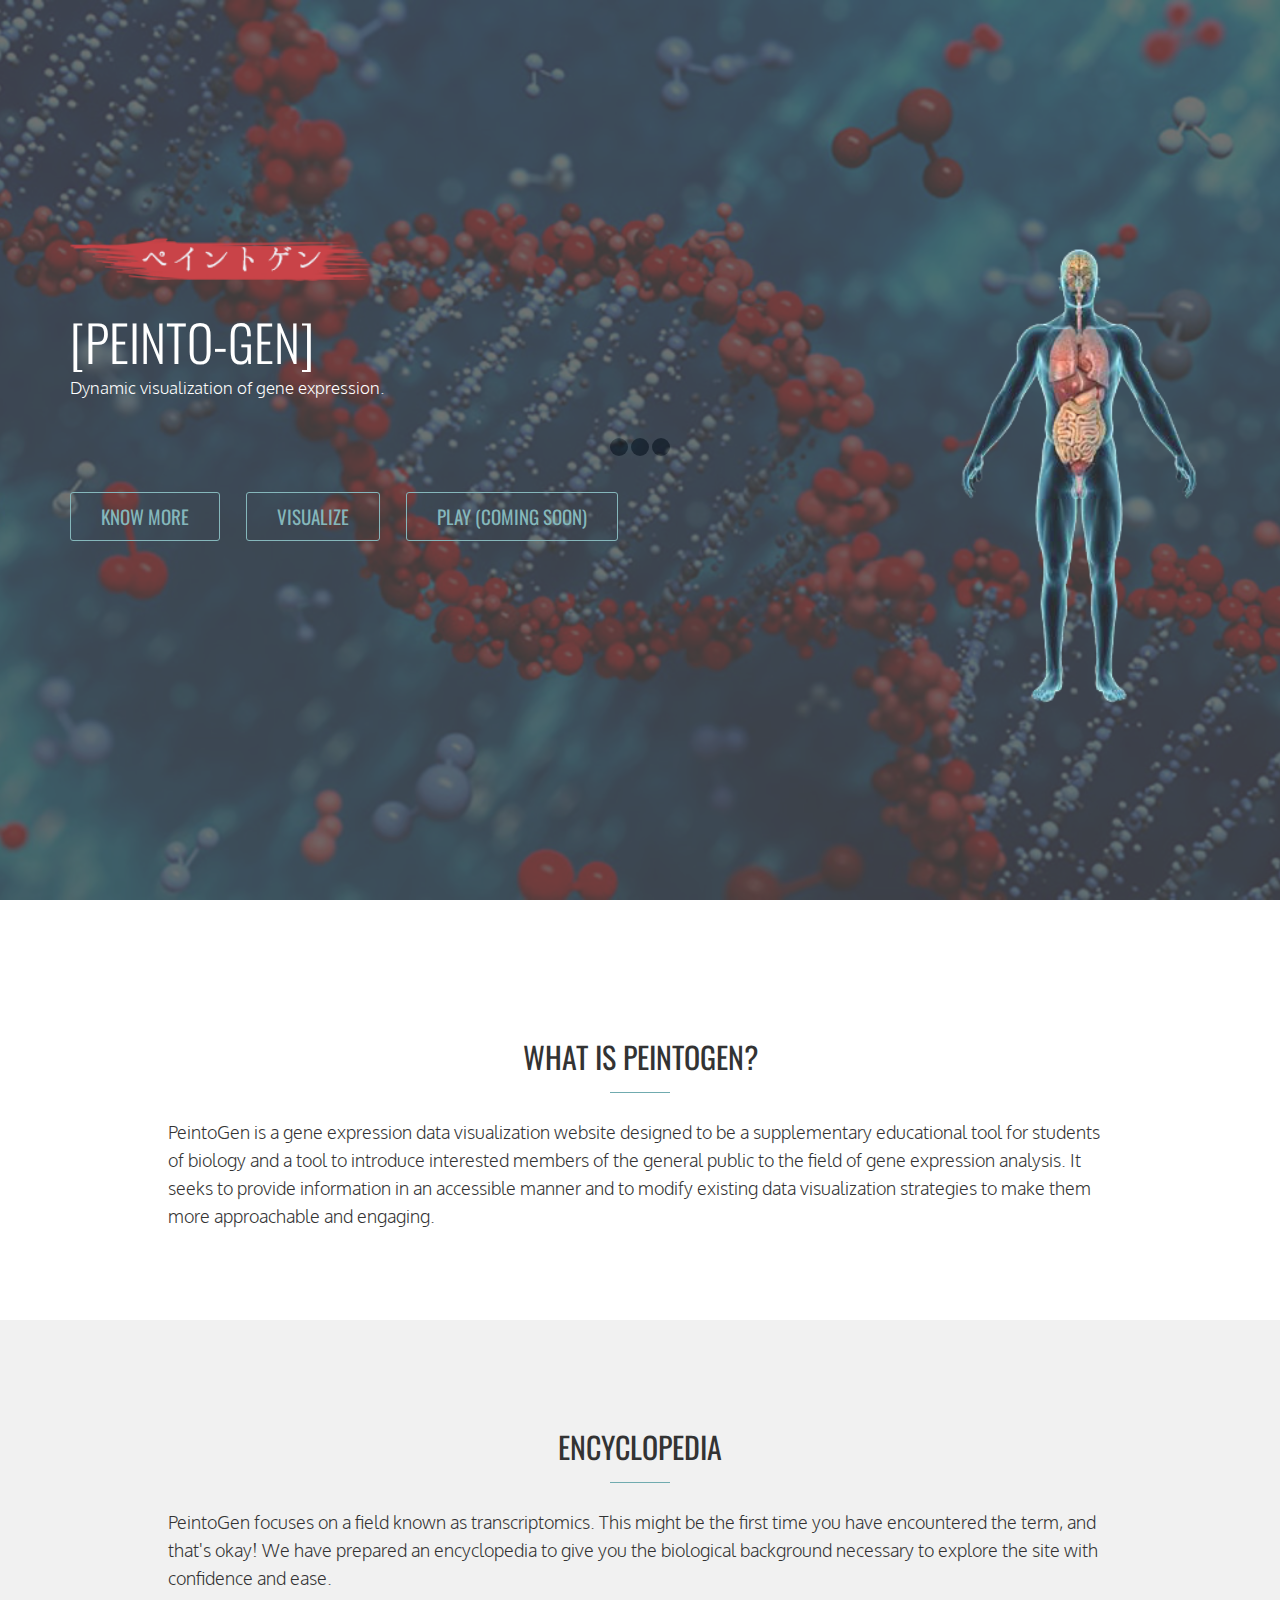
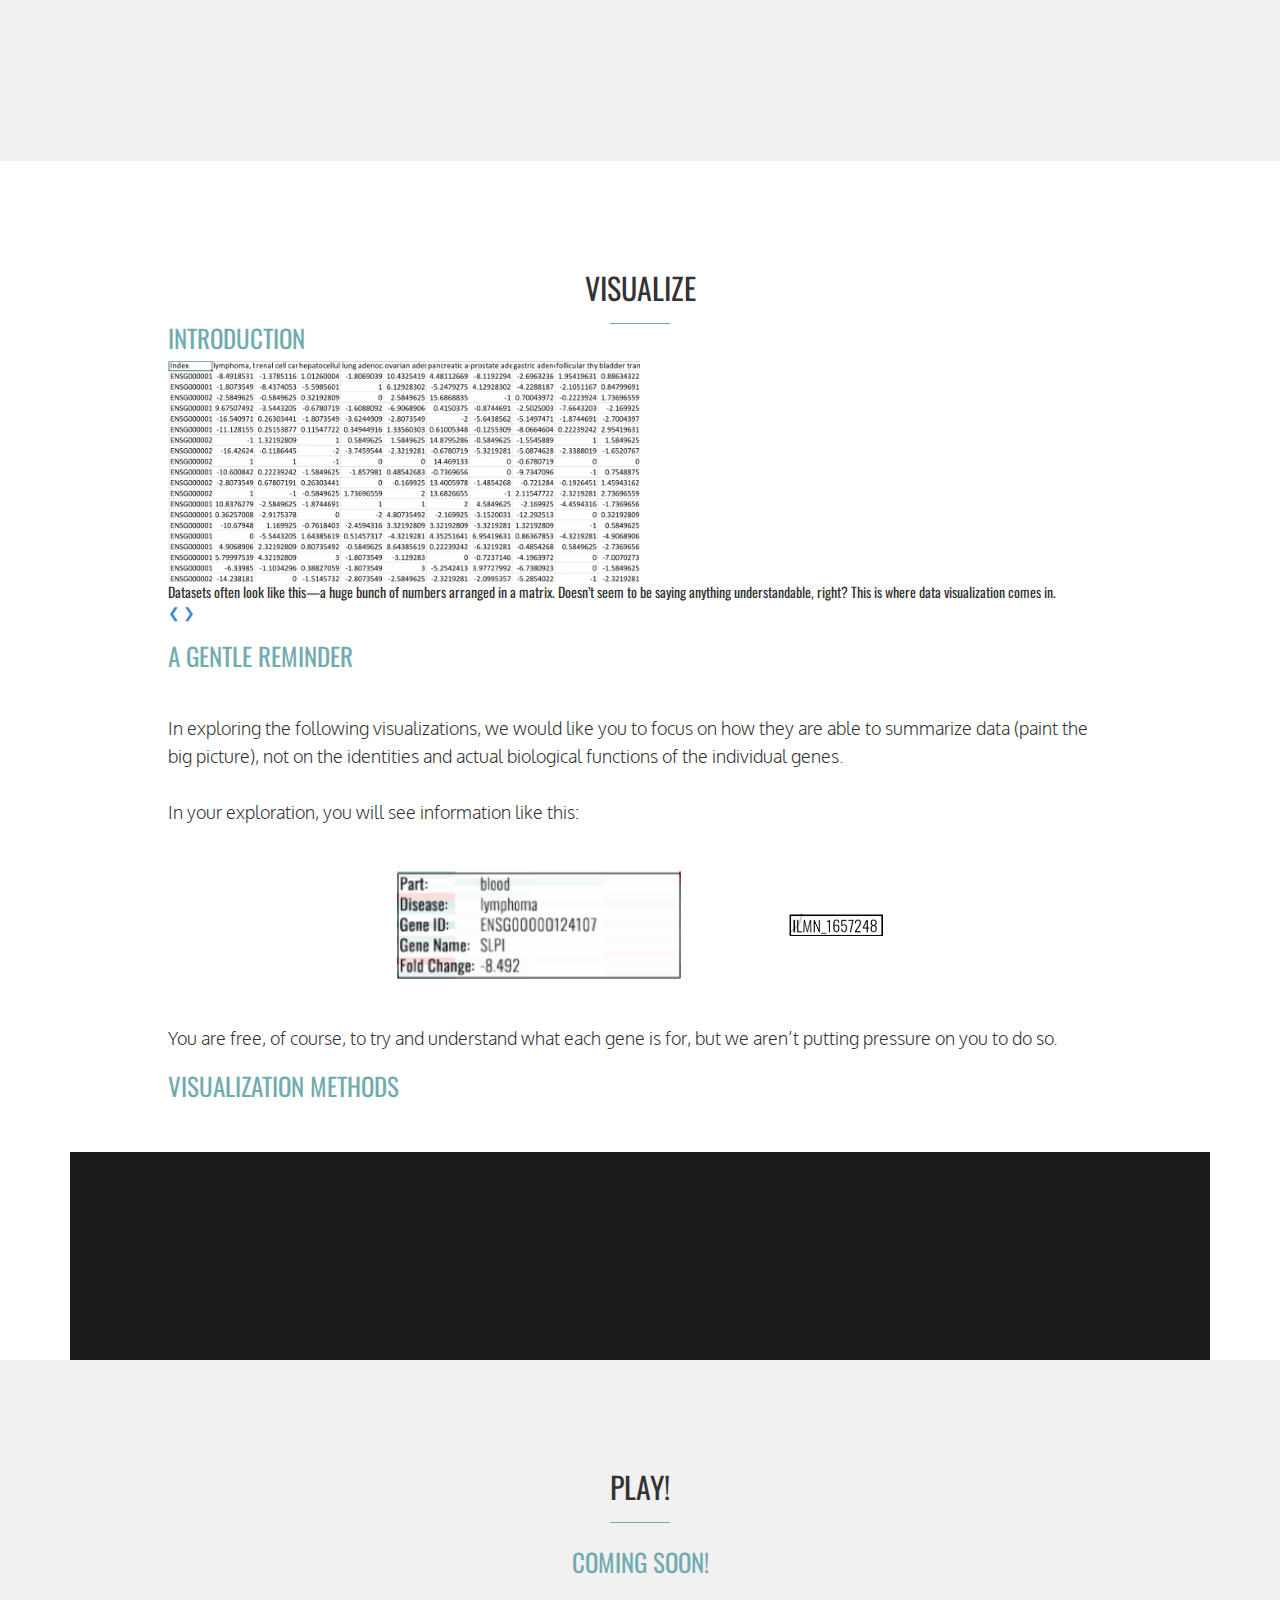
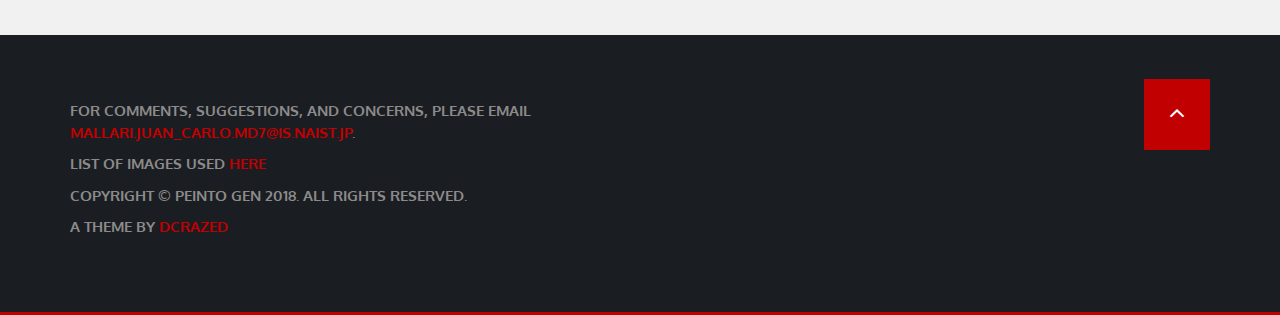
==== commit af04f685: "Major Changes" ====
--- a/index.html
+++ b/index.html
@@ -247,96 +247,84 @@
             </div>
 			
             <div class="available_store">
-            <div class="container  wow bounceInRight" data-wow-duration="1s">
-                <div class="col-md-6">
-                    <div class="available_title">
-                        <h2>Visualizations</h2>
-                    </div>
-                </div>
-
-                <!-- DOWNLOADABLE STORE -->
-                <div class="col-md-6">
-                    <div class="row">
-                        <a href=hm-intro.html>
-                            <div class="col-md-4 no_padding">
-                                <div class="single_store">
-                                    <img src="images/hm-btn.png" width="50%">
-                                    <div class="store_inner">
-                                        <h2>Heat Map</h2>
+                <div class="container  wow bounceInRight" data-wow-duration="1s">
+                    <div class="col-md-4">
+                        <div class="available_title">
+                            <h3>Visualization Methods</h3>
+                        </div>
+                    </div>
+
+                    <!-- DOWNLOADABLE STORE -->
+                    <div class="col-md-4">
+                        <div class="row">
+                            <a href=hm-intro.html>
+                                <div class="col-md-4 no_padding">
+                                    <div class="single_store">
+                                        <img src="images/hm-btn.png" width="50%">
+                                        <div class="store_inner">
+                                            <h2>Heat Map</h2>
+                                        </div>
                                     </div>
                                 </div>
+                            </a>    
+                            <div class="col-md-4 no_padding">
+                                <a href=heatmaps.html>
+                                    <div class="single_store">
+                                        <img src="images/hm-btn.png" width="50%">
+                                        <div class="store_inner">
+                                            <h2>Crawl Network</h2>
+                                        </div>
+                                    </div>
+                                </a>
                             </div>
-                        </a>
-                        <div class="col-md-4 no_padding">
-                            <a href=cn-intro.html>
-                                <div class="single_store">
-                                    <img src="images/cn-btn.png" width="50%">
-                                    <div class="store_inner">
-                                        <h2>Crawl Network</h2>
+                            <div class="col-md-4 no_padding">
+                                <a href=cn-intro.html>
+                                    <div class="single_store">
+                                        <img src="images/cn-btn.png" width="50%">
+                                        <div class="store_inner">
+                                            <h2>Crawl Network</h2>
+                                        </div>
                                     </div>
-                                </div>
-                            </a>
+                                </a>
+                            </div>
+                            <div class="col-md-4 no_padding">
+                                <a href=crawl.html>
+                                    <div class="single_store">
+                                        <img src="images/cn-btn.png" width="50%">
+                                        <div class="store_inner">
+                                            <h2>Crawl Network</h2>
+                                        </div>
+                                    </div>
+                                </a>
+                            </div>
                         </div>
                     </div>
                 </div>
-
-                <div class="col-md-6">
-                    <div class="available_title">
-                        <h2></h2>
-                    </div>
-                </div>
-
-                <!-- DOWNLOADABLE STORE -->
-                <div class="col-md-6">
-                    <div class="row">
-                        <a href=hm-intro.html>
-                            <div class="col-md-4 no_padding">
-                                <div class="single_store">
-                                    <img src="images/hm-btn.png" width="50%">
-                                    <div class="store_inner">
-                                        <h2>Heat Map</h2>
-                                    </div>
-                                </div>
-                            </div>
-                        </a>
-                        <div class="col-md-4 no_padding">
-                            <a href=cn-intro.html>
-                                <div class="single_store">
-                                    <img src="images/cn-btn.png" width="50%">
-                                    <div class="store_inner">
-                                        <h2>Crawl Network</h2>
-                                    </div>
-                                </div>
-                            </a>
-                        </div>
-                    </div>
-                </div>
-                <!-- END DOWNLOADABLE STORE -->
-            </div>
-        </div>
-
-		
-			<div class="col-md-6 right_no_padding wow fadeInLeft" data-wow-duration="1s">
-				<div class="left_single_feature">
-					<h3>Heat Maps</h3>
-					<p>These heat maps summarize fold-change data for different cancer types.</p>
-				</div>
-				<div class="col-md-6">
-				</div>
-				<div class="col-md-3 know-btn">
-					<a class="btn btn-primary btn-action wow fadeInRight" href=hm-intro.html>See Heat Maps</a>
-				</div>
+            </div>
+
+	<!--	
+		<div class="col-md-6 right_no_padding wow fadeInLeft" data-wow-duration="1s">
+			<div class="left_single_feature">
+				<h3>Heat Maps</h3>
+				<p>These heat maps summarize fold-change data for different cancer types.</p>
 			</div>
+			<div class="col-md-6">
+			</div>
+			<div class="col-md-3 know-btn">
+				<a class="btn btn-primary btn-action wow fadeInRight" href=hm-intro.html>See Heat Maps</a>
+			</div>
+		</div>
 				
-			<div class="col-md-6 left_no_padding wow fadeInRight" data-wow-duration="1s">
-				<div class="right_single_feature">
-					<h3>Crawl Network</h3>
-					<p>Networks are often used to paint a picture of how things are connected or how they interact. Genes in a network are either activators or inhibitors of other genes</p>
-				</div>
-				<div class="col-md-3 know-btn">
-					<a class="btn btn-primary btn-action wow fadeInRight" href=cn-intro.html>See Crawl</a>
-				</div>
+		<div class="col-md-6 left_no_padding wow fadeInRight" data-wow-duration="1s">
+			<div class="right_single_feature">
+				<h3>Crawl Network</h3>
+				<p>This network summarizes gene interactions for a particular type of breast cancer.</p>
 			</div>
+			<div class="col-md-3 know-btn">
+				<a class="btn btn-primary btn-action wow fadeInRight" href=cn-intro.html>See Crawl</a>
+			</div>
+		</div>
+    -->
         </div>
     </section>
     <!-- End About Us -->
@@ -369,17 +357,18 @@
         <h2></h2>
         <div class="container">
             <div class="row">
-                <div class="col-md-6">
+                <div class="col-md-10">
                     <div class="copy_right_text">
                     <!-- COPYRIGHT TEXT -->
+                        <p>For comments, suggestions, and concerns, please email <a href="mailto:mallari.juan_carlo.md7@is.naist.jp">mallari.juan_carlo.md7@is.naist.jp</a>.
 						<p>List of images used <a href=references.html>here</a></p>
-                        <p>Copyright &copy; Peinto Gen 2018. All Rights Reserved.</p>        
+                        <p>Copyright &copy; Peinto Gen 2018. All Rights Reserved.</p>
                         <p>A theme by <a href="https://dcrazed.com/">Dcrazed</a></p>
                     </div>
                      
                 </div>
 
-                <div class="col-md-6">
+                <div class="col-md-2">
                     <div class="scroll_top">
                         <a href="#HOME"><i class="fa fa-angle-up"></i></a>
                     </div>
--- a/css/style.css
+++ b/css/style.css
@@ -101,6 +101,26 @@
     font-weight: 300;
     font-family: 'Oxygen', sans-serif;
 }
+
+.section_title ul {
+    text-align: left;
+    margin-top: 45px;
+    color: #333;
+    font-size: 18px;
+    line-height: 28px;
+    font-weight: 300;
+    font-family: 'Oxygen', sans-serif;
+}
+
+.section_title ul a {
+    text-decoration: none;
+    color: #c10001;
+}
+
+.section_title p a {
+    text-decoration: none;
+    color: #c10001;
+}
 .parallax {
     background-attachment: fixed !important;
     background-position: center center;
@@ -447,11 +467,12 @@
 .btn-video:active,
 .btn-video:focus,
 .btn-video:visited {
-    background: transparent;
-    border: 1px solid #929292;
-    color: #686868;
+    background: #70abaf;
+    border: 1px solid #70abaf;
+    color: #fff;
     border-radius: 3px;
-    padding: 12px 35px;
+    padding: 15px 35px;
+    font-size: 25px;
     text-transform: uppercase;
     -webkit-transition: all 1s;
     -moz-transition: all 1s;
@@ -823,7 +844,7 @@
 .single_store {
     text-align: center;
     border-left: 1px solid #0F1217;
-    min-height: 50px;
+    min-height: 100px;
     padding-bottom: 15px;
     position: relative;
     -webkit-transition: all 1s;
@@ -1221,10 +1242,9 @@
 -----------------------------------------*/
 
 /* {box-sizing: border-box}
-body {font-family: 'Oxygen', sans-serif; margin:0}*/
+body {font-family: 'Oxygen', sans-serif; margin:0}
 .mySlides {display: none}
-
-.mySlides img {vertical-align: middle;}
+img {vertical-align: middle;}*/
 
 /* Slideshow container */
 .slideshow-container {
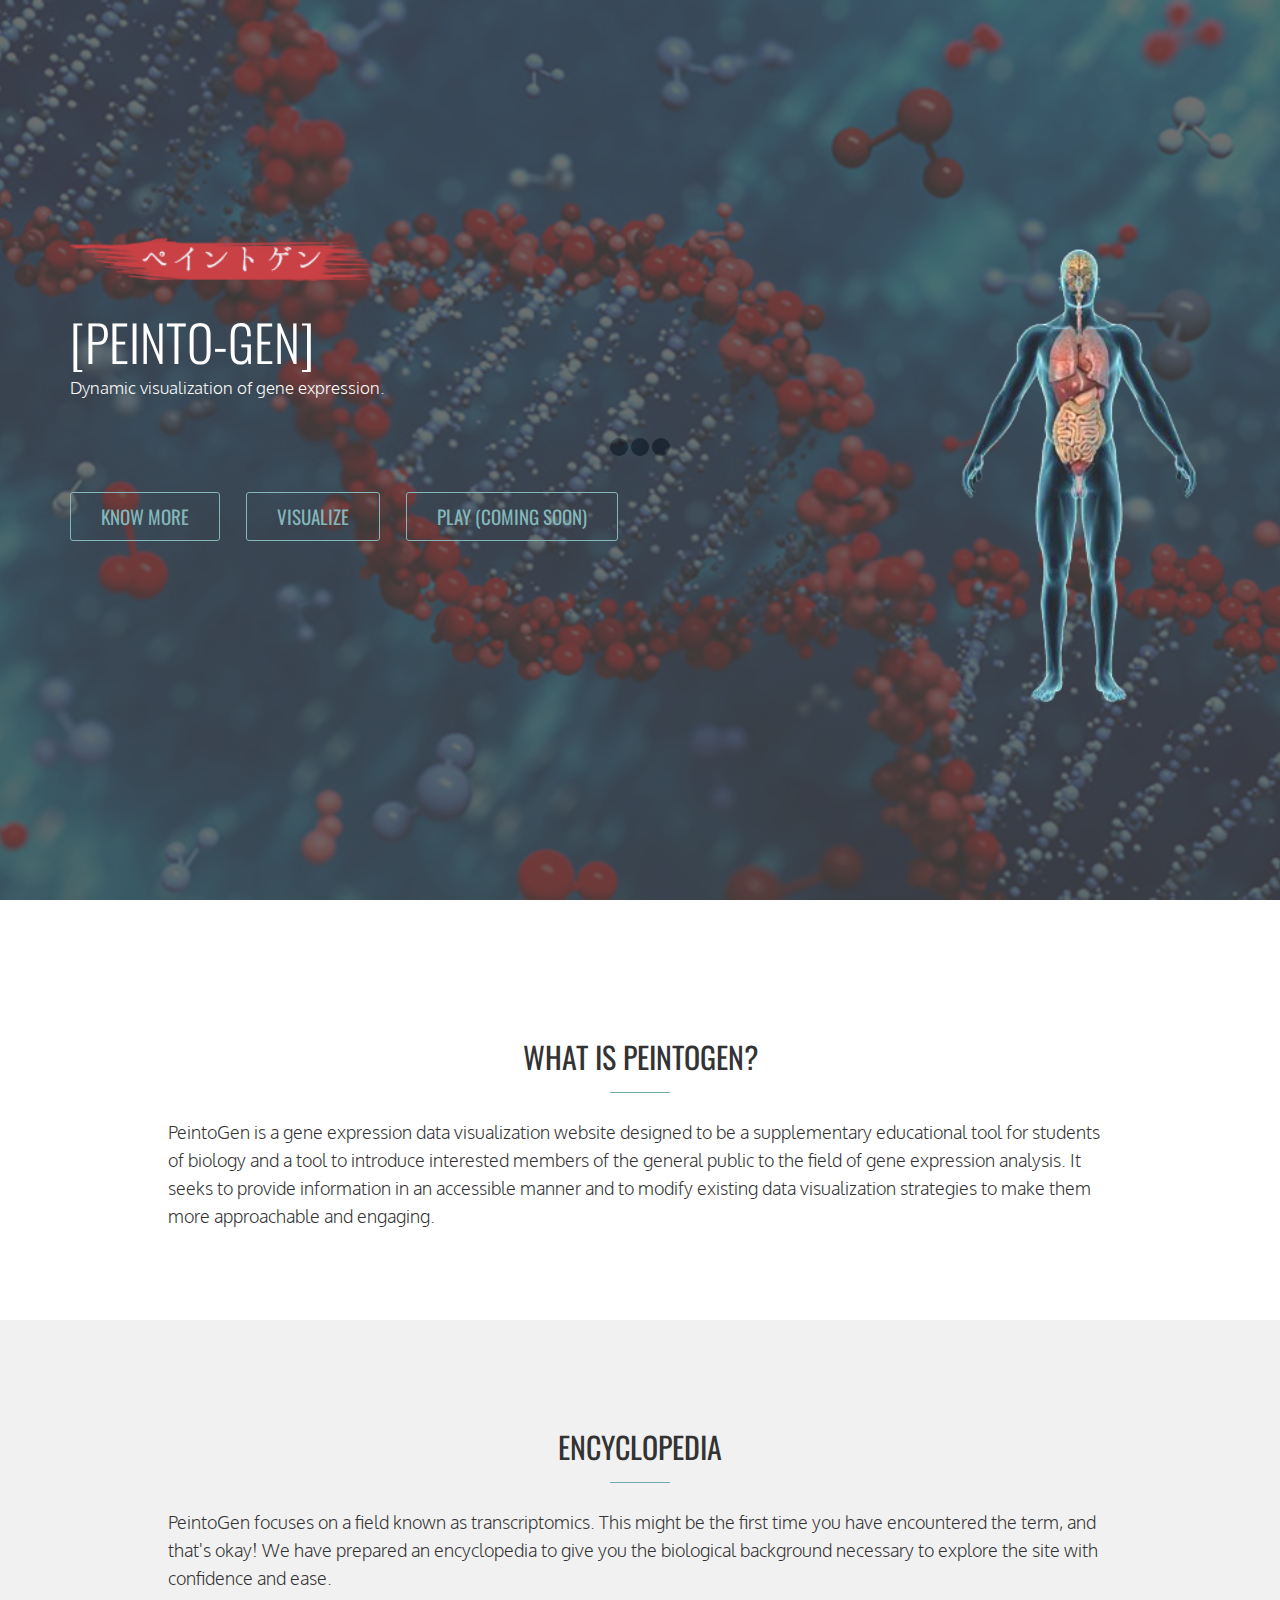
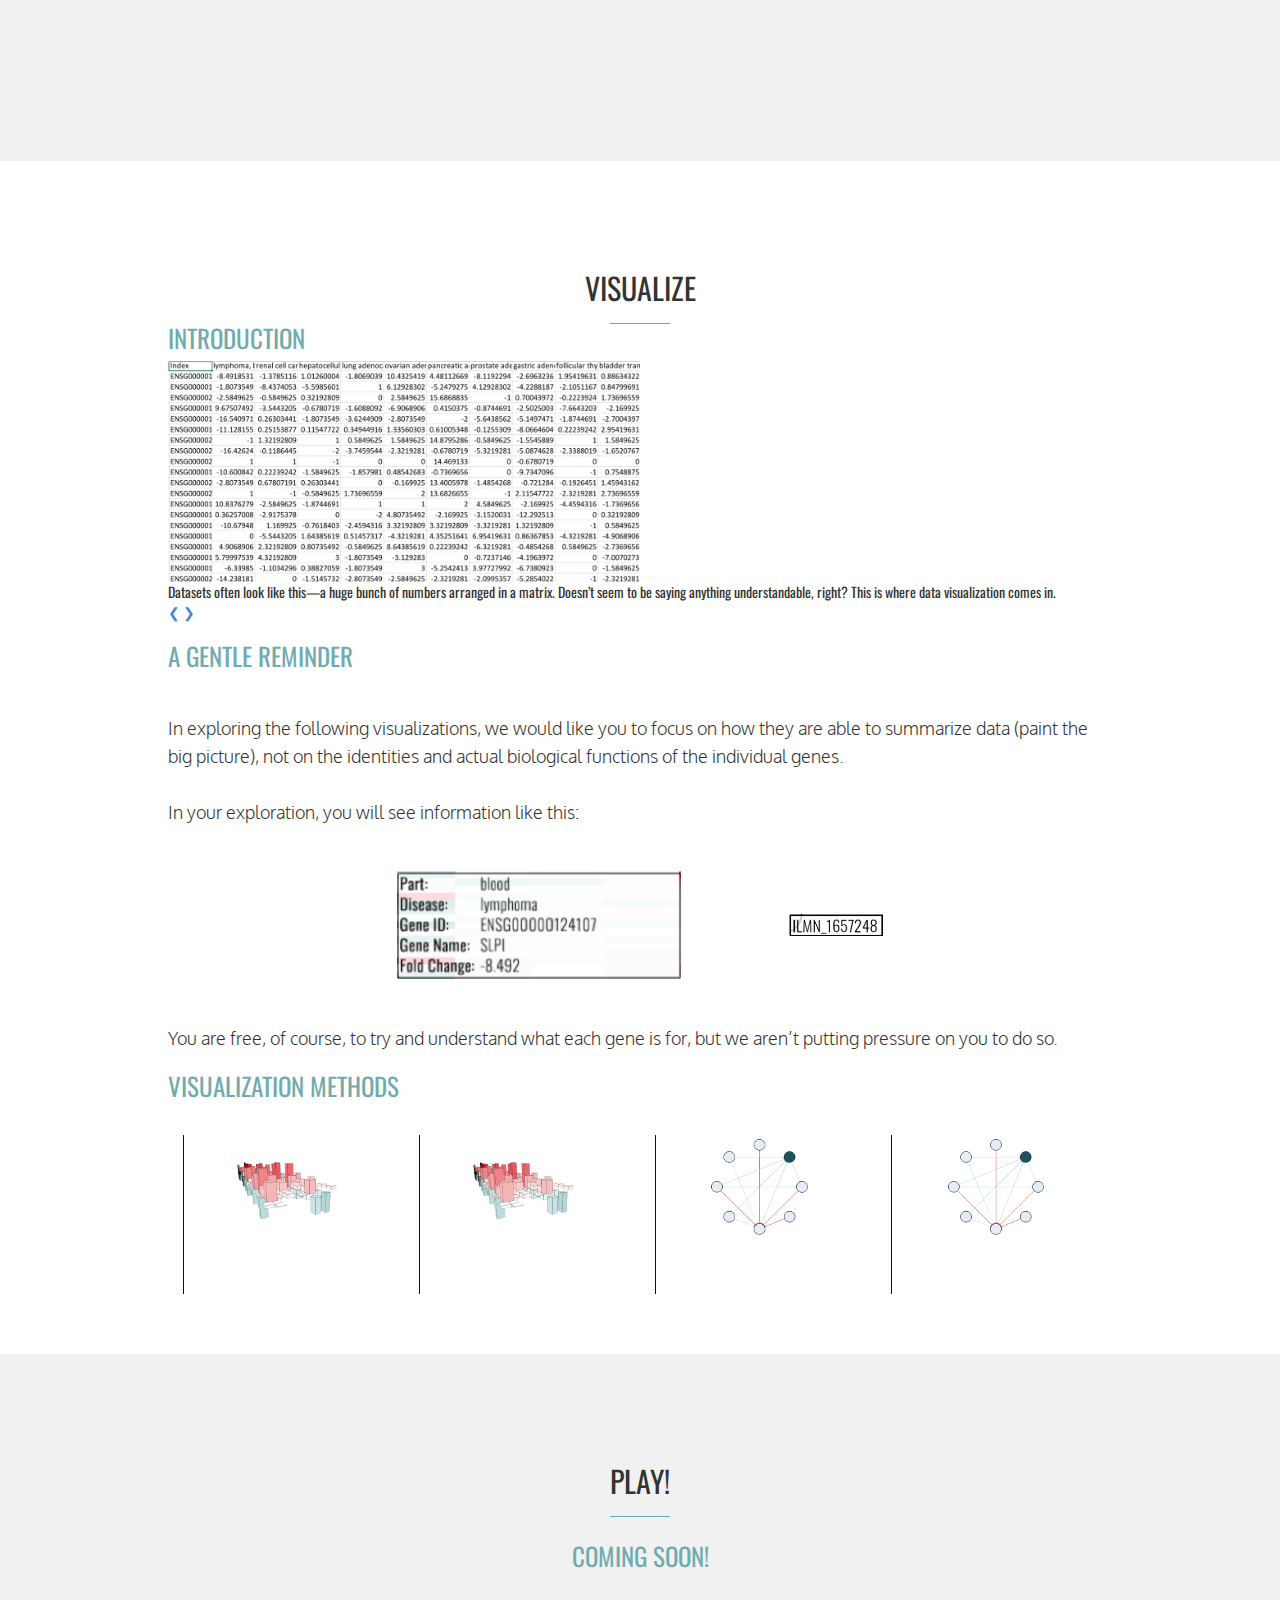
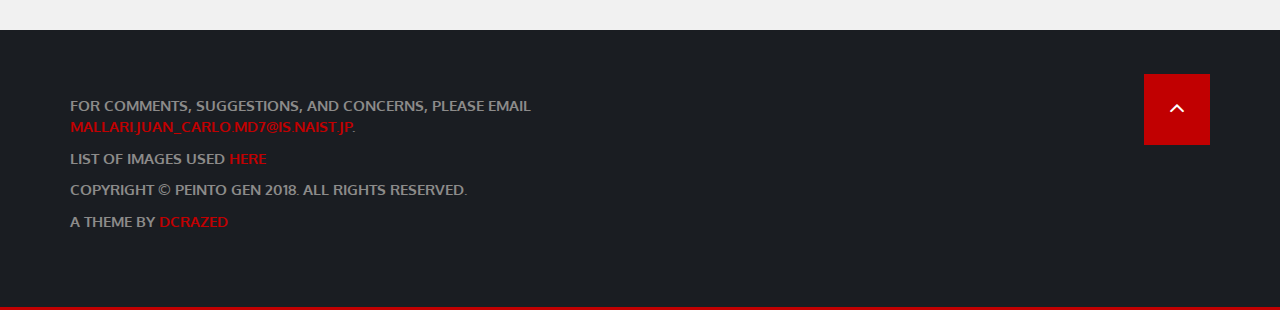
==== commit cb034ca2: "Visualization Changes" ====
--- a/index.html
+++ b/index.html
@@ -242,62 +242,60 @@
                         <p>You are free, of course, to try and understand what each gene is for, but we aren’t putting pressure on you to do so.</p>
 
                         <h3>Visualization Methods</h3>
-                    </div>
-                </div>
-            </div>
-			
-            <div class="available_store">
-                <div class="container  wow bounceInRight" data-wow-duration="1s">
-                    <div class="col-md-4">
-                        <div class="available_title">
-                            <h3>Visualization Methods</h3>
-                        </div>
-                    </div>
-
-                    <!-- DOWNLOADABLE STORE -->
-                    <div class="col-md-4">
-                        <div class="row">
-                            <a href=hm-intro.html>
-                                <div class="col-md-4 no_padding">
-                                    <div class="single_store">
-                                        <img src="images/hm-btn.png" width="50%">
-                                        <div class="store_inner">
-                                            <h2>Heat Map</h2>
+
+
+                        <!--div class="container  wow bounceInRight" data-wow-duration="1s">
+                            <!-- DOWNLOADABLE STORE -->
+                            <div class="col-md-12" style="padding-bottom: 60px; padding-top: 25px;">
+                                <div class="row">
+                                    <a href=hm-intro.html>
+                                        <div class="col-md-3">
+                                            <div class="single_store">
+                                                <img src="images/hm-btn.png" width="50%">
+                                                <div class="store_inner">
+                                                    <h5>Heat Maps Intro</h5>
+                                                </div>
+                                            </div>
                                         </div>
-                                    </div>
+                                    </a>
+
+                                    <a href=heatmaps.html>
+                                        <div class="col-md-3">
+                                            <div class="single_store">
+                                                <img src="images/hm-btn.png" width="50%">
+                                                <div class="store_inner">
+                                                    <h5>Heat Maps</h5>
+                                                </div>
+                                            </div>
+                                        </div>
+                                    </a>
+
+                                    <a href=cn-intro.html>
+                                        <div class="col-md-3">
+                                            <div class="single_store">
+                                                <img src="images/cn-btn.png" width="50%">
+                                                <div class="store_inner">
+                                                    <h5>Crawl Network Intro</h5>
+                                                </div>
+                                            </div>
+                                        </div>
+                                    </a>
+
+                                    <a href=crawl.html>
+                                        <div class="col-md-3">
+                                            <div class="single_store">
+                                                <img src="images/cn-btn.png" width="50%">
+                                                <div class="store_inner">
+                                                    <h5>Crawl Network</h5>
+                                                </div>
+                                            </div>
+                                        </div>
+                                    </a>
+
                                 </div>
-                            </a>    
-                            <div class="col-md-4 no_padding">
-                                <a href=heatmaps.html>
-                                    <div class="single_store">
-                                        <img src="images/hm-btn.png" width="50%">
-                                        <div class="store_inner">
-                                            <h2>Crawl Network</h2>
-                                        </div>
-                                    </div>
-                                </a>
                             </div>
-                            <div class="col-md-4 no_padding">
-                                <a href=cn-intro.html>
-                                    <div class="single_store">
-                                        <img src="images/cn-btn.png" width="50%">
-                                        <div class="store_inner">
-                                            <h2>Crawl Network</h2>
-                                        </div>
-                                    </div>
-                                </a>
-                            </div>
-                            <div class="col-md-4 no_padding">
-                                <a href=crawl.html>
-                                    <div class="single_store">
-                                        <img src="images/cn-btn.png" width="50%">
-                                        <div class="store_inner">
-                                            <h2>Crawl Network</h2>
-                                        </div>
-                                    </div>
-                                </a>
-                            </div>
-                        </div>
+                        <!--/div-->
+
                     </div>
                 </div>
             </div>
--- a/css/style.css
+++ b/css/style.css
@@ -92,6 +92,16 @@
     font-family: 'Oswald', sans-serif;
 }
 
+.section_title h5 {
+    text-transform: uppercase;
+    text-align: center;
+    position: relative;
+    color: #eff6ff;
+    font-size: 20px;
+    font-weight: 400;
+    font-family: 'Oswald', sans-serif;
+}
+
 .section_title p {
     text-align: left;
     margin-top: 45px;
@@ -843,7 +853,7 @@
 }
 .single_store {
     text-align: center;
-    border-left: 1px solid #0F1217;
+    /*border-left: 1px solid #0F1217;*/
     min-height: 100px;
     padding-bottom: 15px;
     position: relative;
@@ -864,8 +874,9 @@
     transition: all 1s;
 }
 .store_inner {
-    position: absolute;
-    bottom: 93px;
+    position: relative;
+    bottom: 10px;
+    /*bottom: 93px;*/
     width: 100%;
     opacity: 0;
     -webkit-transition: all 1s;
@@ -880,7 +891,7 @@
     font-size: 16px;
 }
 .single_store:hover {
-    background: #121212;
+    background: #2a555e;
 }
 .single_store:hover i {
     opacity: 0;
@@ -893,7 +904,7 @@
     padding-right: 0px;
 }
 .last {
-    border-right: 1px solid #0F1217;
+    /*border-right: 1px solid #0F1217;*/
 }
 /*---------------------------------------
    SECTION CONTACT              
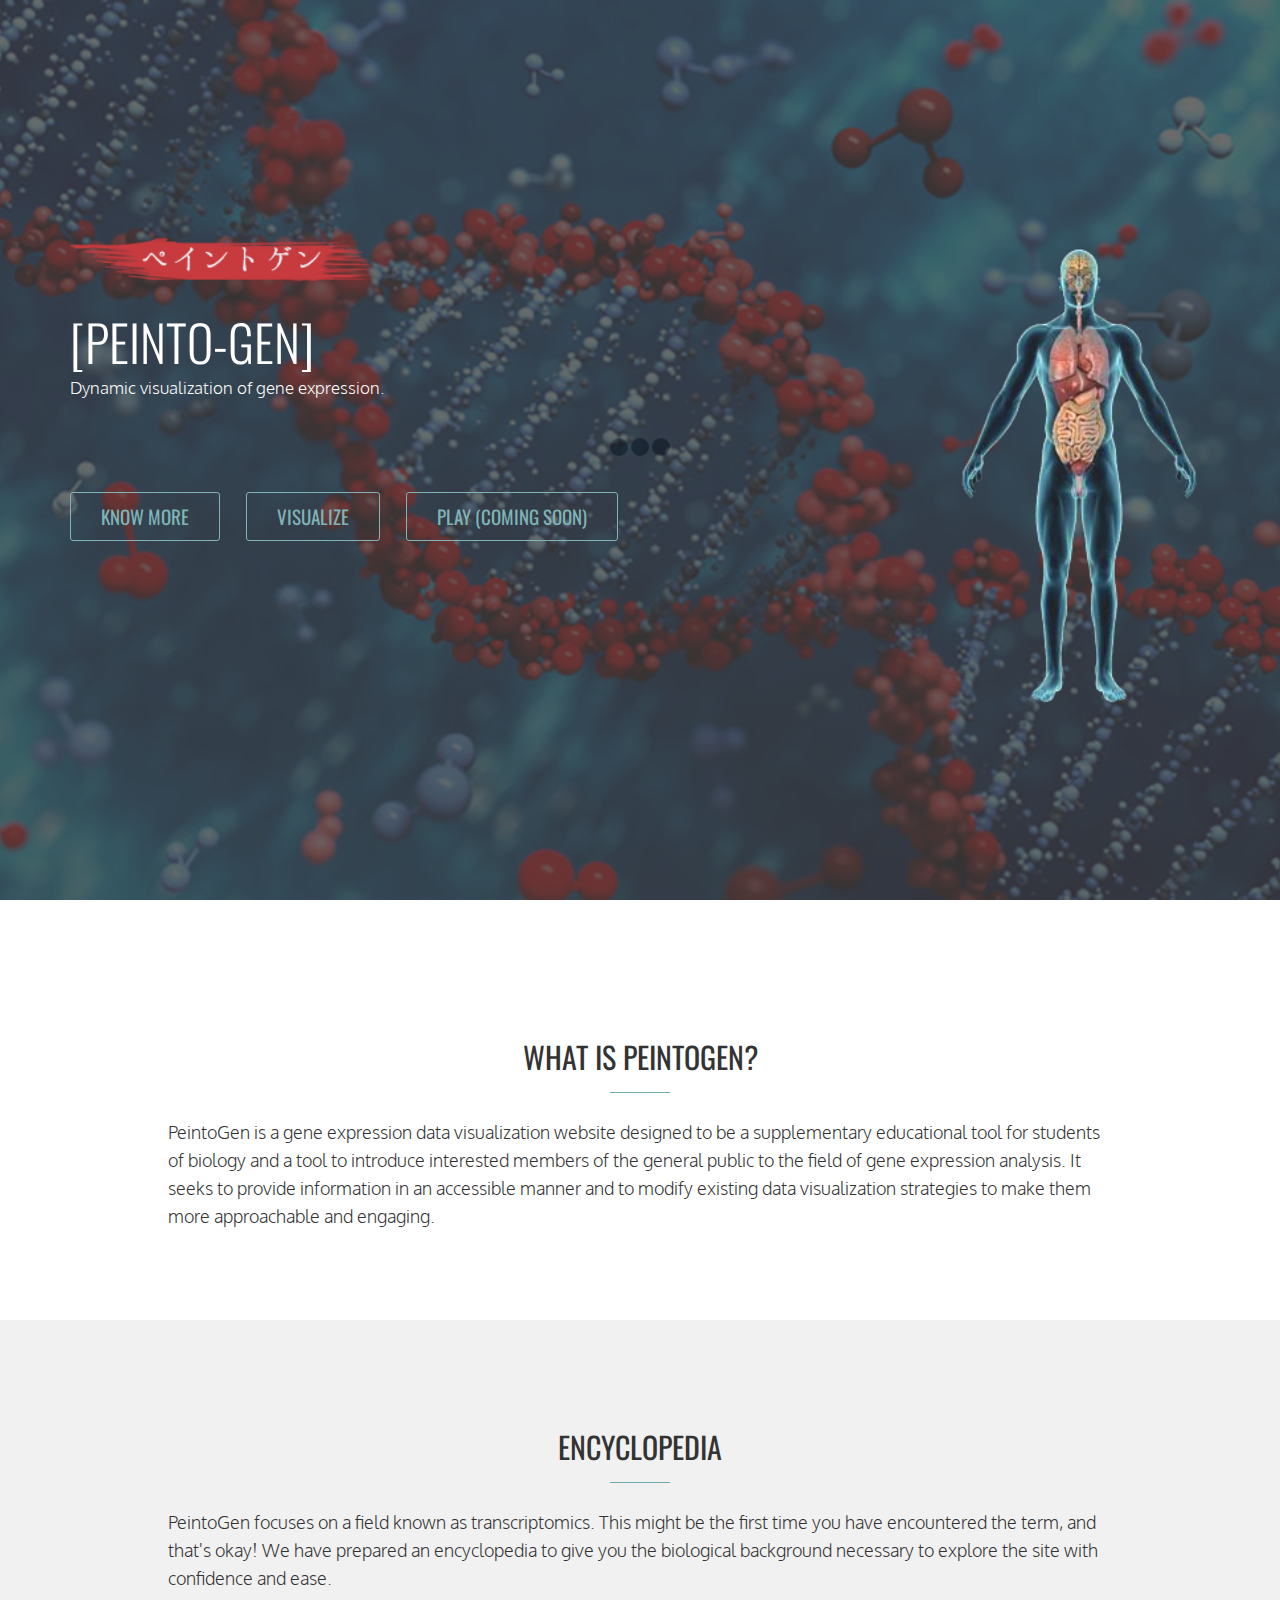
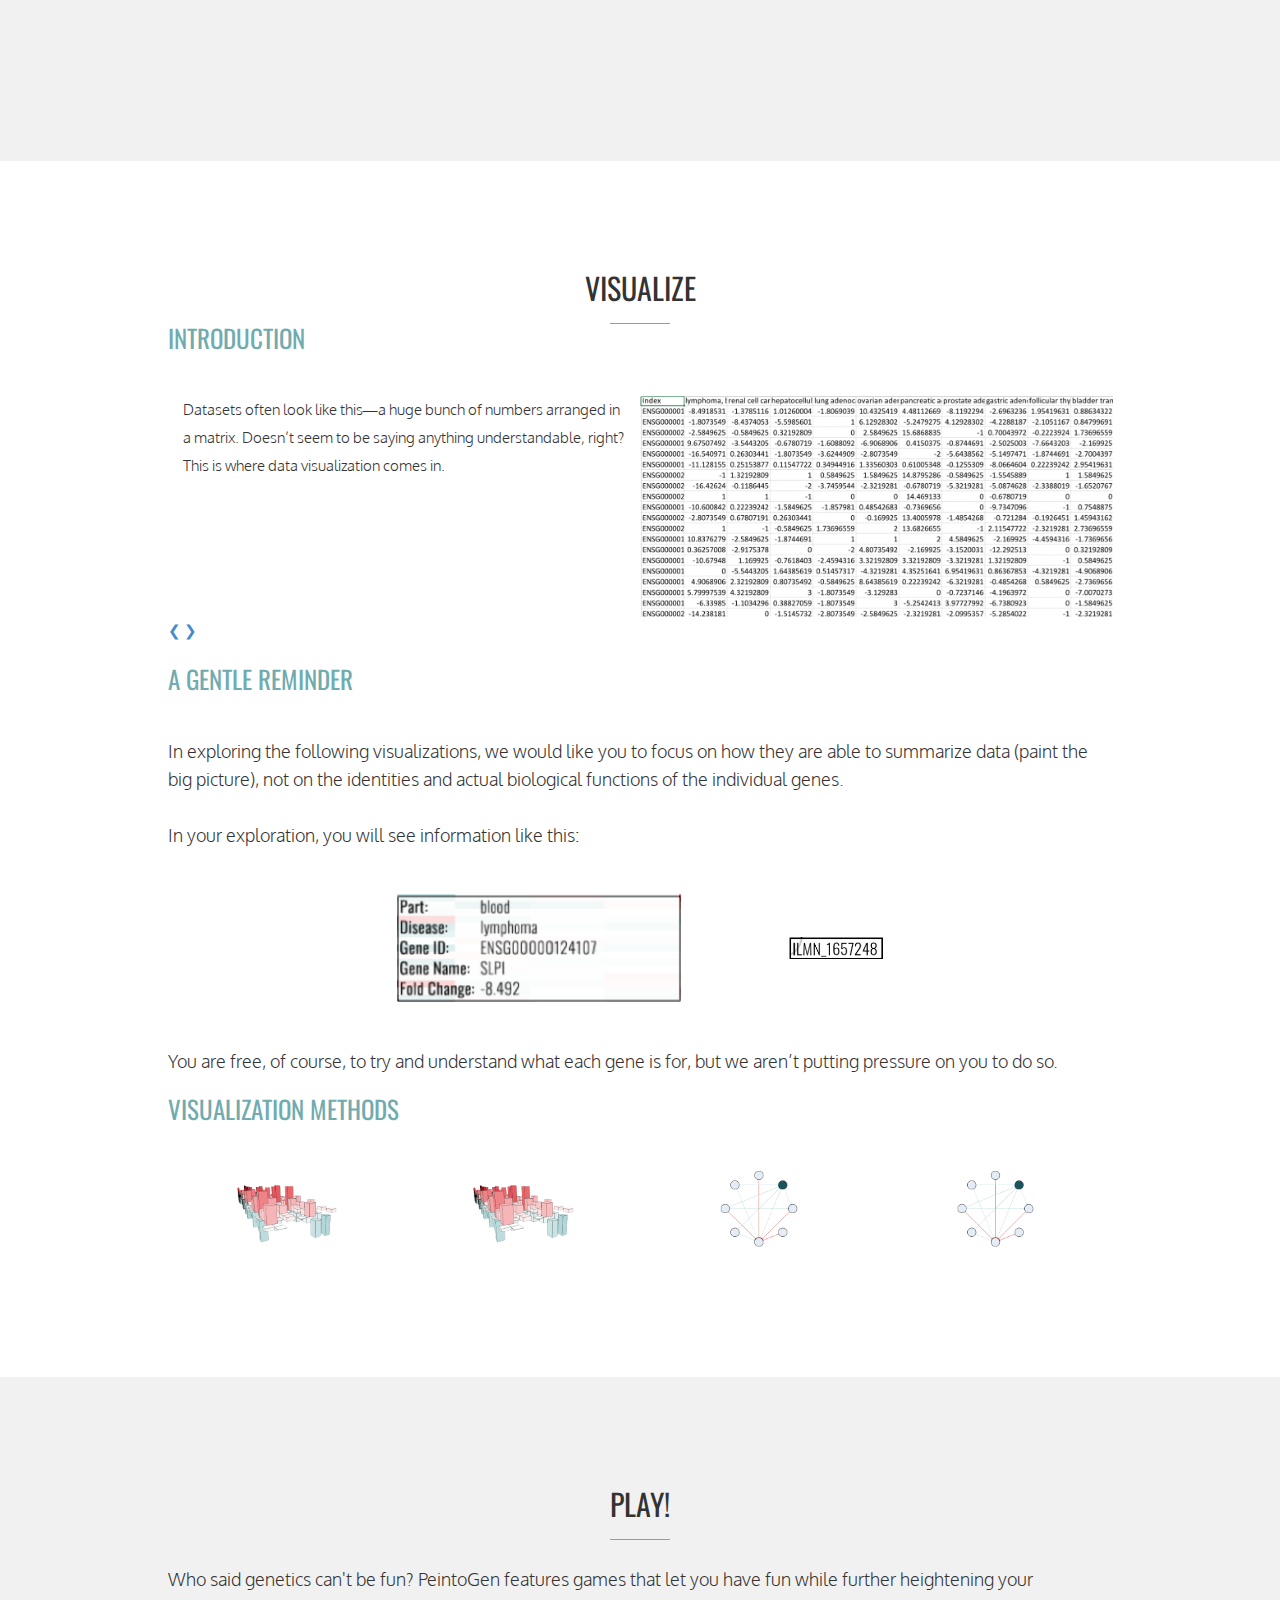
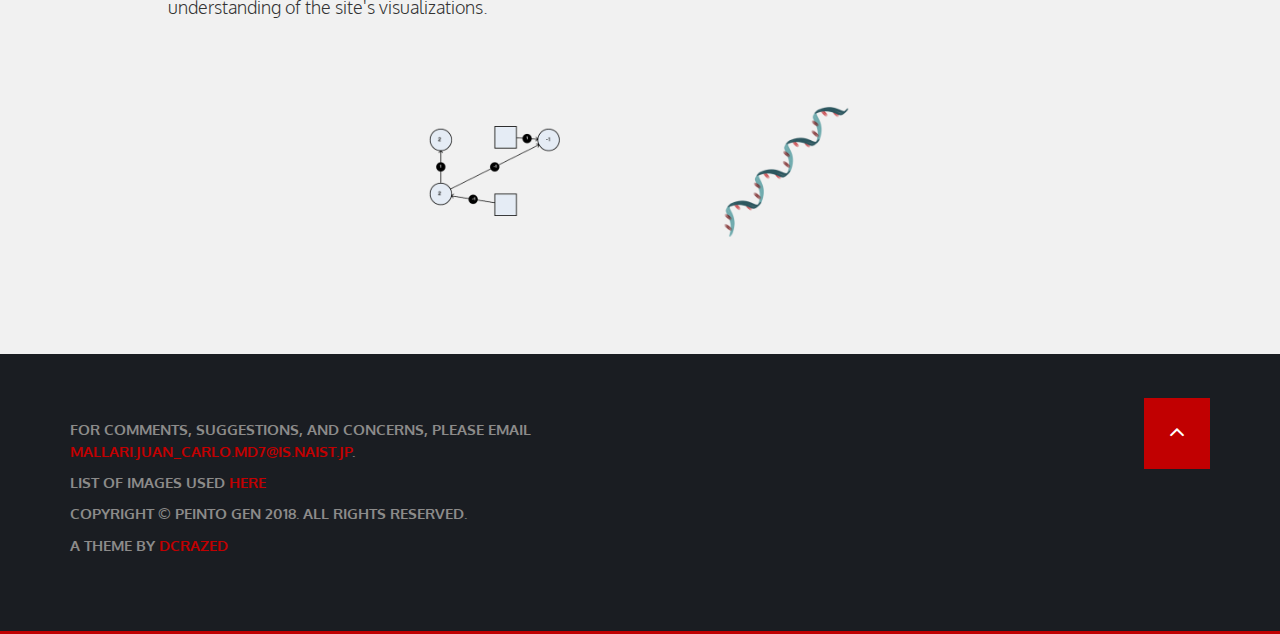
==== commit cb1cf686: "Major Changes" ====
--- a/index.html
+++ b/index.html
@@ -201,19 +201,19 @@
                         <!-- Slideshow container -->
     					<div class="slideshow-container">
     						<!-- Full-width images with number and caption text -->
-    						<div class="mySlides">
-    							<img src="images/viz1.png" style="width:50%">
-    							<div class="text">Datasets often look like this—a huge bunch of numbers arranged in a matrix. Doesn’t seem to be saying anything understandable, right? This is where data visualization comes in.</div>
+    						<div class="mySlides" style="text-align:center;">
+    							<img src="images/viz1.png" style="width:50%;">
+    							<div class="col-md-6" style="text-align:left;">Datasets often look like this—a huge bunch of numbers arranged in a matrix. Doesn’t seem to be saying anything understandable, right? This is where data visualization comes in.</div>
     						</div>
 
-    						<div class="mySlides">
-    							<img src="images/viz2.png" style="width:50%">
-    							<div class="text">One commonly used data visualization tool (particularly in gene expression analysis) is the heat map. A heat map assigns different colors to different values in a matrix. As seen above, we can choose to represent positive and negative values with shades of red and turquoise, respectively. The farther from zero a value is, the brighter the color that represents it.</div>
+    						<div class="mySlides" style="text-align:center;">
+    							<img src="images/viz2.png" style="width:50%;">
+    							<div class="col-md-6" style="text-align:left;">One commonly used data visualization tool (particularly in gene expression analysis) is the heat map. A heat map assigns different colors to different values in a matrix. As seen above, we can choose to represent positive and negative values with shades of red and turquoise, respectively. The farther from zero a value is, the brighter the color that represents it.</div>
     						</div>
 
-    						<div class="mySlides">
-    							<img src="images/viz3.png" style="width:50%">
-    							<div class="text">Without the numbers, it becomes easy to pinpoint extreme values and compare rows or columns. This aids researchers in interpreting the data, enabling them to make hypotheses and helping them decide what to do next.
+    						<div class="mySlides" style="text-align:center;">
+    							<img src="images/viz3.png" style="width:50%;">
+    							<div class="col-md-6" style="text-align:left;">Without the numbers, it becomes easy to pinpoint extreme values and compare rows or columns. This aids researchers in interpreting the data, enabling them to make hypotheses and helping them decide what to do next.
     							Data visualization can be used as a preliminary step to know what other computations must be done with the data; or a way to summarize the results of computations already done.</div>
     						</div>
 
@@ -250,7 +250,7 @@
                                 <div class="row">
                                     <a href=hm-intro.html>
                                         <div class="col-md-3">
-                                            <div class="single_store">
+                                            <div class="single_store" style="border-left-color: white">
                                                 <img src="images/hm-btn.png" width="50%">
                                                 <div class="store_inner">
                                                     <h5>Heat Maps Intro</h5>
@@ -261,7 +261,7 @@
 
                                     <a href=heatmaps.html>
                                         <div class="col-md-3">
-                                            <div class="single_store">
+                                            <div class="single_store" style="border-left-color: white">
                                                 <img src="images/hm-btn.png" width="50%">
                                                 <div class="store_inner">
                                                     <h5>Heat Maps</h5>
@@ -272,7 +272,7 @@
 
                                     <a href=cn-intro.html>
                                         <div class="col-md-3">
-                                            <div class="single_store">
+                                            <div class="single_store" style="border-left-color: white">
                                                 <img src="images/cn-btn.png" width="50%">
                                                 <div class="store_inner">
                                                     <h5>Crawl Network Intro</h5>
@@ -283,7 +283,7 @@
 
                                     <a href=crawl.html>
                                         <div class="col-md-3">
-                                            <div class="single_store">
+                                            <div class="single_store" style="border-left-color: white">
                                                 <img src="images/cn-btn.png" width="50%">
                                                 <div class="store_inner">
                                                     <h5>Crawl Network</h5>
@@ -333,15 +333,48 @@
 ============================== -->
 
 
-    <section class="features page" id="PLAY">
+   <section class="features page" id="PLAY">
         <div class="container">
             <div class="row">
                 <div class="col-md-10 col-md-offset-1">
                     <div class="section_title">
                         <h2> Play!</h2>
-                        <h4>Coming Soon!</h4>
-                    </div>
-                </div>      
+                        <p>Who said genetics can't be fun? PeintoGen features games that let you have fun while further heightening your understanding of the site's visualizations.</p>
+                    </div>
+                </div>
+
+
+                <div class="col-md-12" style="padding-bottom: 60px; padding-top: 25px;">
+                    <div class="row">
+                        <div class="col-md-3">
+                        </div>
+                        <a href=play.html>
+                            <div class="col-md-3">
+                                <div class="single_store"  style="border-left-color: #f1f1f1">
+                                    <img src="images/play-btn.png" width="50%">
+                                    <div class="store_inner">
+                                        <h5 style=" text-transform: uppercase; text-align: center; position: relative; color: #eff6ff; font-size: 20px; font-weight: 400; font-family: 'Oswald', sans-serif;">Dr. Node</h5>
+                                    </div>
+                                </div>
+                            </div>
+                        </a>
+
+                        <!--<a href="#PLAY">-->
+                            <div class="col-md-3">
+                                <div class="single_store"  style="border-left-color: #f1f1f1">
+                                    <img src="images/game-btn.png" width="50%">
+                                    <div class="store_inner">
+                                        <h5 style=" text-transform: uppercase; text-align: center; position: relative; color: #eff6ff; font-size: 20px; font-weight: 400; font-family: 'Oswald', sans-serif;">Coming Soon</h5>
+                                    </div>
+                                </div>
+                            </div>
+                        <!--</a>-->
+                        <div class="col-md-3">
+                        </div>
+
+                    </div>
+                </div>
+
             </div>
         </div>
     </section>
--- a/css/style.css
+++ b/css/style.css
@@ -854,6 +854,7 @@
 .single_store {
     text-align: center;
     /*border-left: 1px solid #0F1217;*/
+    border-left-color: white;
     min-height: 100px;
     padding-bottom: 15px;
     position: relative;
@@ -865,6 +866,7 @@
 .single_store i {
     color: #70abaf;
     text-align: center;
+    border-left-color: white;
     opacity: 1;
     font-size: 40px;
     padding-top: 90px;
@@ -1253,19 +1255,27 @@
 -----------------------------------------*/
 
 /* {box-sizing: border-box}
-body {font-family: 'Oxygen', sans-serif; margin:0}
-.mySlides {display: none}
-img {vertical-align: middle;}*/
+body {font-family: 'Oxygen', sans-serif; margin:0}*/
+.mySlides img {
+    vertical-align: middle;
+}
 
 /* Slideshow container */
 .slideshow-container {
   max-width: 1000px;
   position: relative;
   margin: auto;
+  text-align: left;
+    margin-top: 45px;
+    color: #333;
+    font-size: 15px;
+    line-height: 28px;
+    font-weight: 300;
+    font-family: 'Oxygen', sans-serif;
 }
 
 /* Next & previous buttons */
-.mySlides prev, .mySlides next {
+.slideshow-container  prev, .slideshow-container next {
   cursor: pointer;
   position: absolute;
   top: 50%;
@@ -1286,22 +1296,28 @@
 }
 
 /* On hover, add a black background color with a little bit see-through */
-.mySlides prev:hover, ..mySlides next:hover {
+.slideshow-container  prev:hover, .mySlides next:hover {
   background-color: rgba(0,0,0,0.8);
 }
 
 /* Caption text */
-..mySlides text {
-  font-size: 20px;
+.slideshow-container text {
+  /*font-size: 20px;
   padding: 8px 12px;
   position: relative;
   bottom: -5px;
   width: 100%;
+  text-align: left;*/
   text-align: left;
+    color: #333;
+    font-size: 15px;
+    line-height: 28px;
+    font-weight: 300;
+    font-family: 'Oxygen', sans-serif;
 }
 
 /* The dots/bullets/indicators */
-.mySlides dot {
+.slideshow-container dot {
   cursor: pointer;
   height: 15px;
   width: 15px;
@@ -1312,12 +1328,12 @@
   transition: background-color 0.6s ease;
 }
 
-.mySlides active, .dot:hover {
+.slideshow-container active, .slideshow-container dot:hover {
   background-color: #717171;
 }
 
 /* Fading animation */
-.mySlides fade {
+.slideshow-container fade {
   -webkit-animation-name: fade;
   -webkit-animation-duration: 1.5s;
   animation-name: fade;
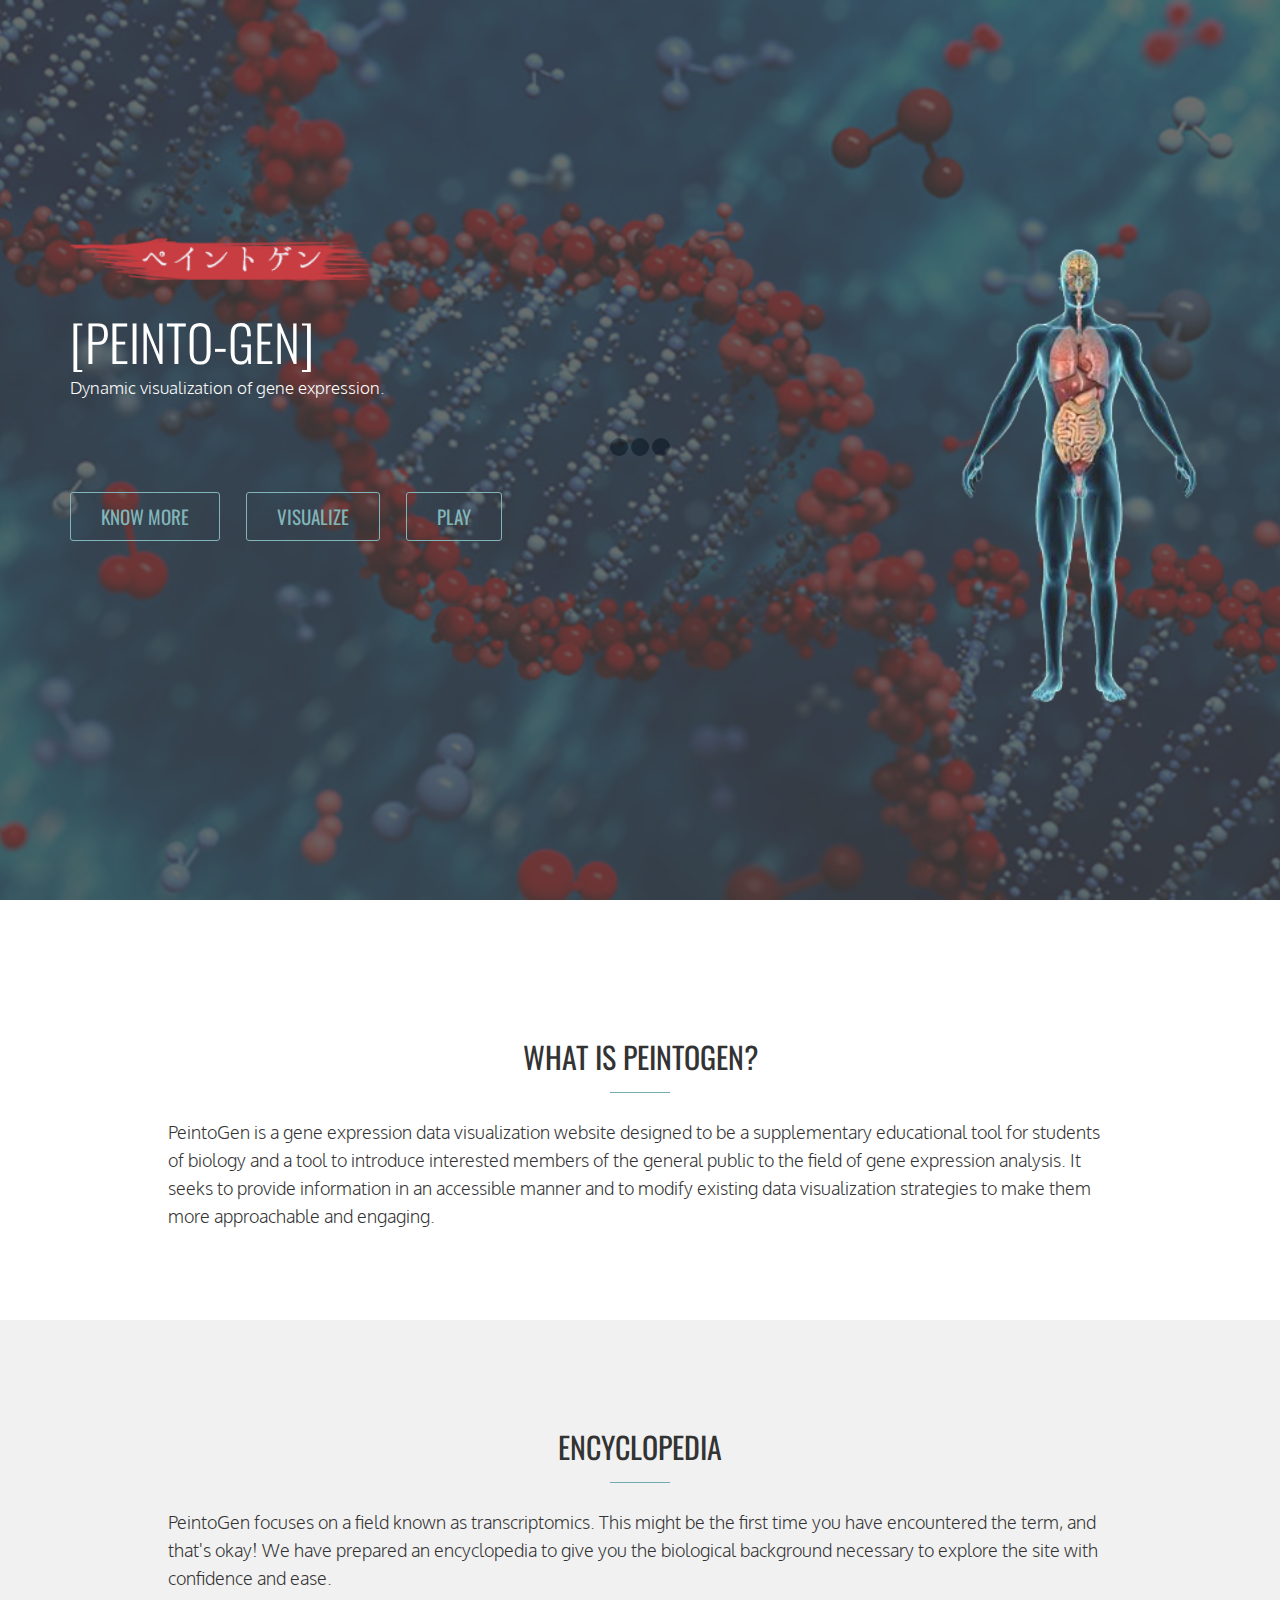
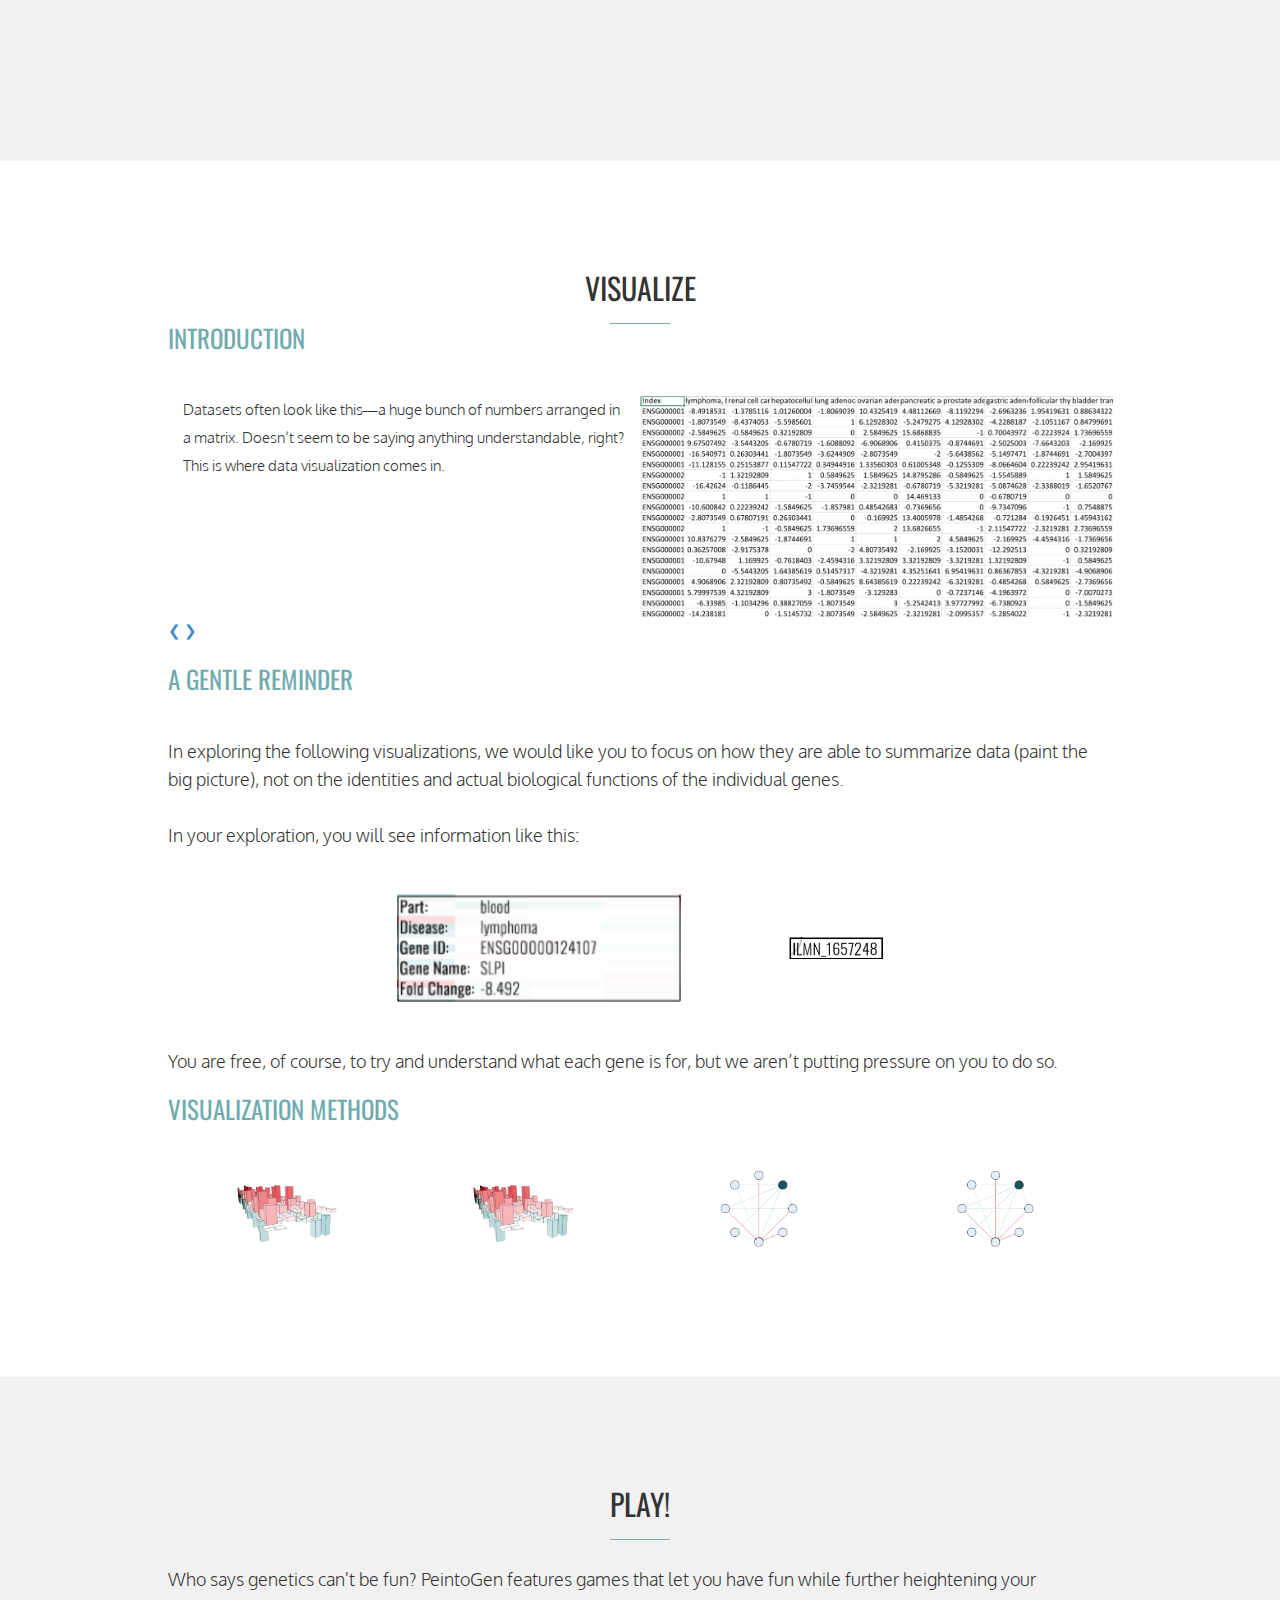
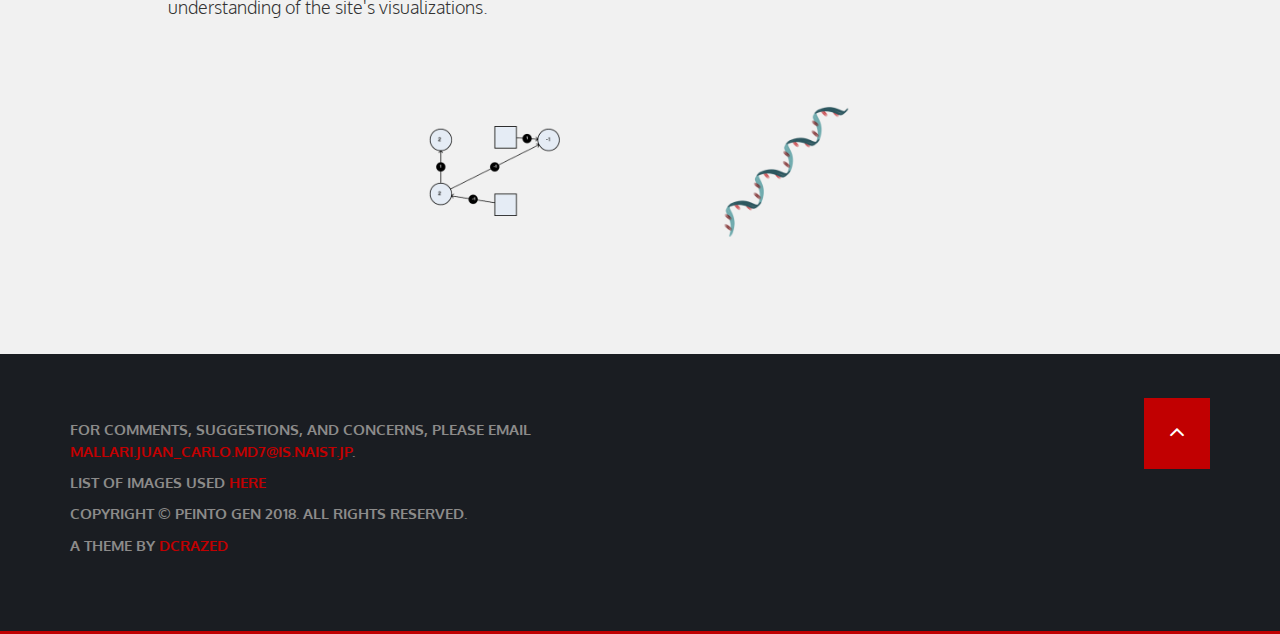
==== commit 9dad614e: "Index Changes" ====
--- a/index.html
+++ b/index.html
@@ -121,7 +121,7 @@
                                 <span style="display:inline-block; width: 20px;"></span>
                                 <a class="btn home-btn wow fadeInRight" href="#VISUALIZE">Visualize</a>
                                 <span style="display:inline-block; width: 20px;"></span>
-                                <a class="btn home-btn wow fadeInRight" href="#PLAY">Play (Coming Soon)</a>
+                                <a class="btn home-btn wow fadeInRight" href="#PLAY">Play</a>
                             </div>
                         </div>
                     </div>
@@ -339,7 +339,7 @@
                 <div class="col-md-10 col-md-offset-1">
                     <div class="section_title">
                         <h2> Play!</h2>
-                        <p>Who said genetics can't be fun? PeintoGen features games that let you have fun while further heightening your understanding of the site's visualizations.</p>
+                        <p>Who says genetics can't be fun? PeintoGen features games that let you have fun while further heightening your understanding of the site's visualizations.</p>
                     </div>
                 </div>
 
--- a/css/style.css
+++ b/css/style.css
@@ -1284,7 +1284,7 @@
   margin-top: -22px;
   color: white;
   /*font-weight: bold;*/
-  font-size: 18px;
+  font-size: 28px;
   transition: 0.6s ease;
   border-radius: 0 3px 3px 0;
 }
@@ -1296,7 +1296,7 @@
 }
 
 /* On hover, add a black background color with a little bit see-through */
-.slideshow-container  prev:hover, .mySlides next:hover {
+.slideshow-container  prev:hover, .slideshow-container next:hover {
   background-color: rgba(0,0,0,0.8);
 }
 
@@ -1310,8 +1310,8 @@
   text-align: left;*/
   text-align: left;
     color: #333;
-    font-size: 15px;
-    line-height: 28px;
+    font-size: 58px;
+    line-height: 18px;
     font-weight: 300;
     font-family: 'Oxygen', sans-serif;
 }
@@ -1332,6 +1332,21 @@
   background-color: #717171;
 }
 
+
+.slideshow-container a:prev, .slideshow-container a:next {
+  cursor: pointer;
+  position: absolute;
+  top: 50%;
+  width: auto;
+  padding: 16px;
+  margin-top: -22px;
+  color: white;
+  /*font-weight: bold;*/
+  font-size: 58px;
+  transition: 0.6s ease;
+  border-radius: 0 3px 3px 0;
+}
+
 /* Fading animation */
 .slideshow-container fade {
   -webkit-animation-name: fade;
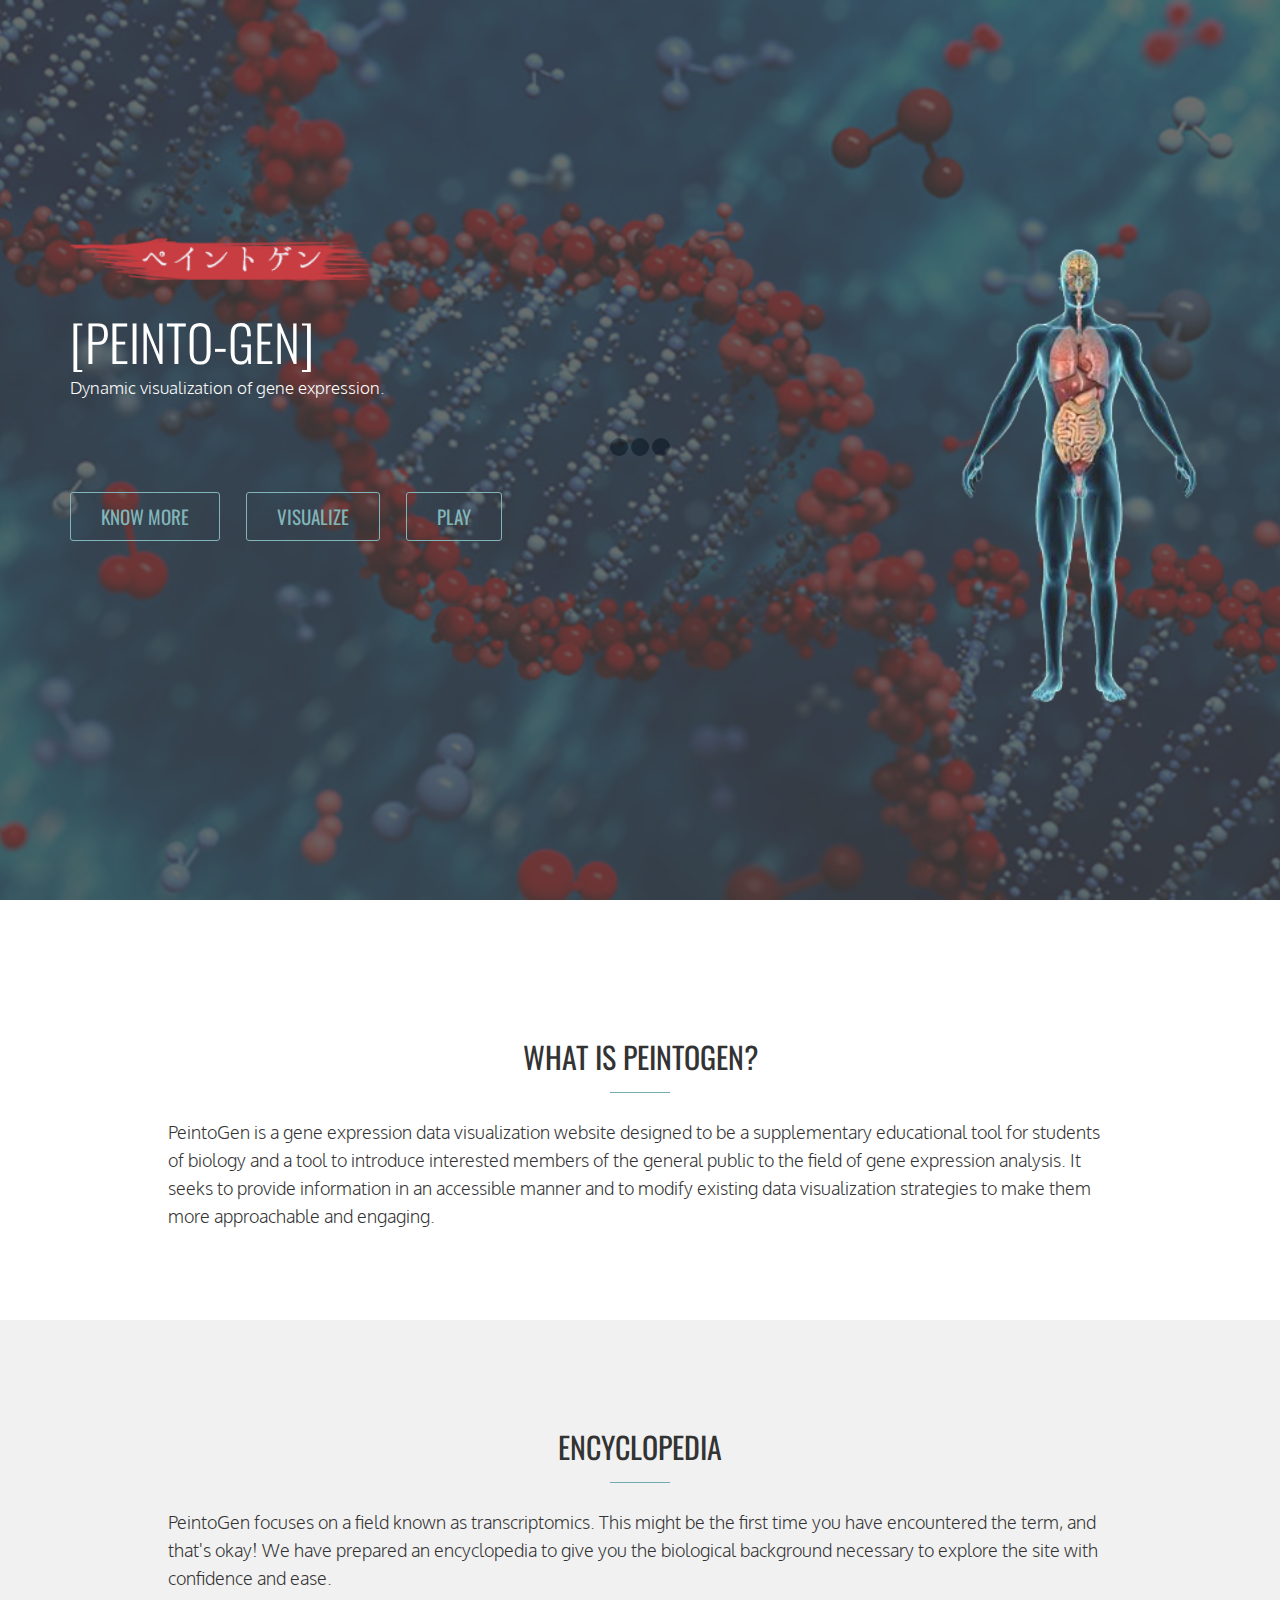
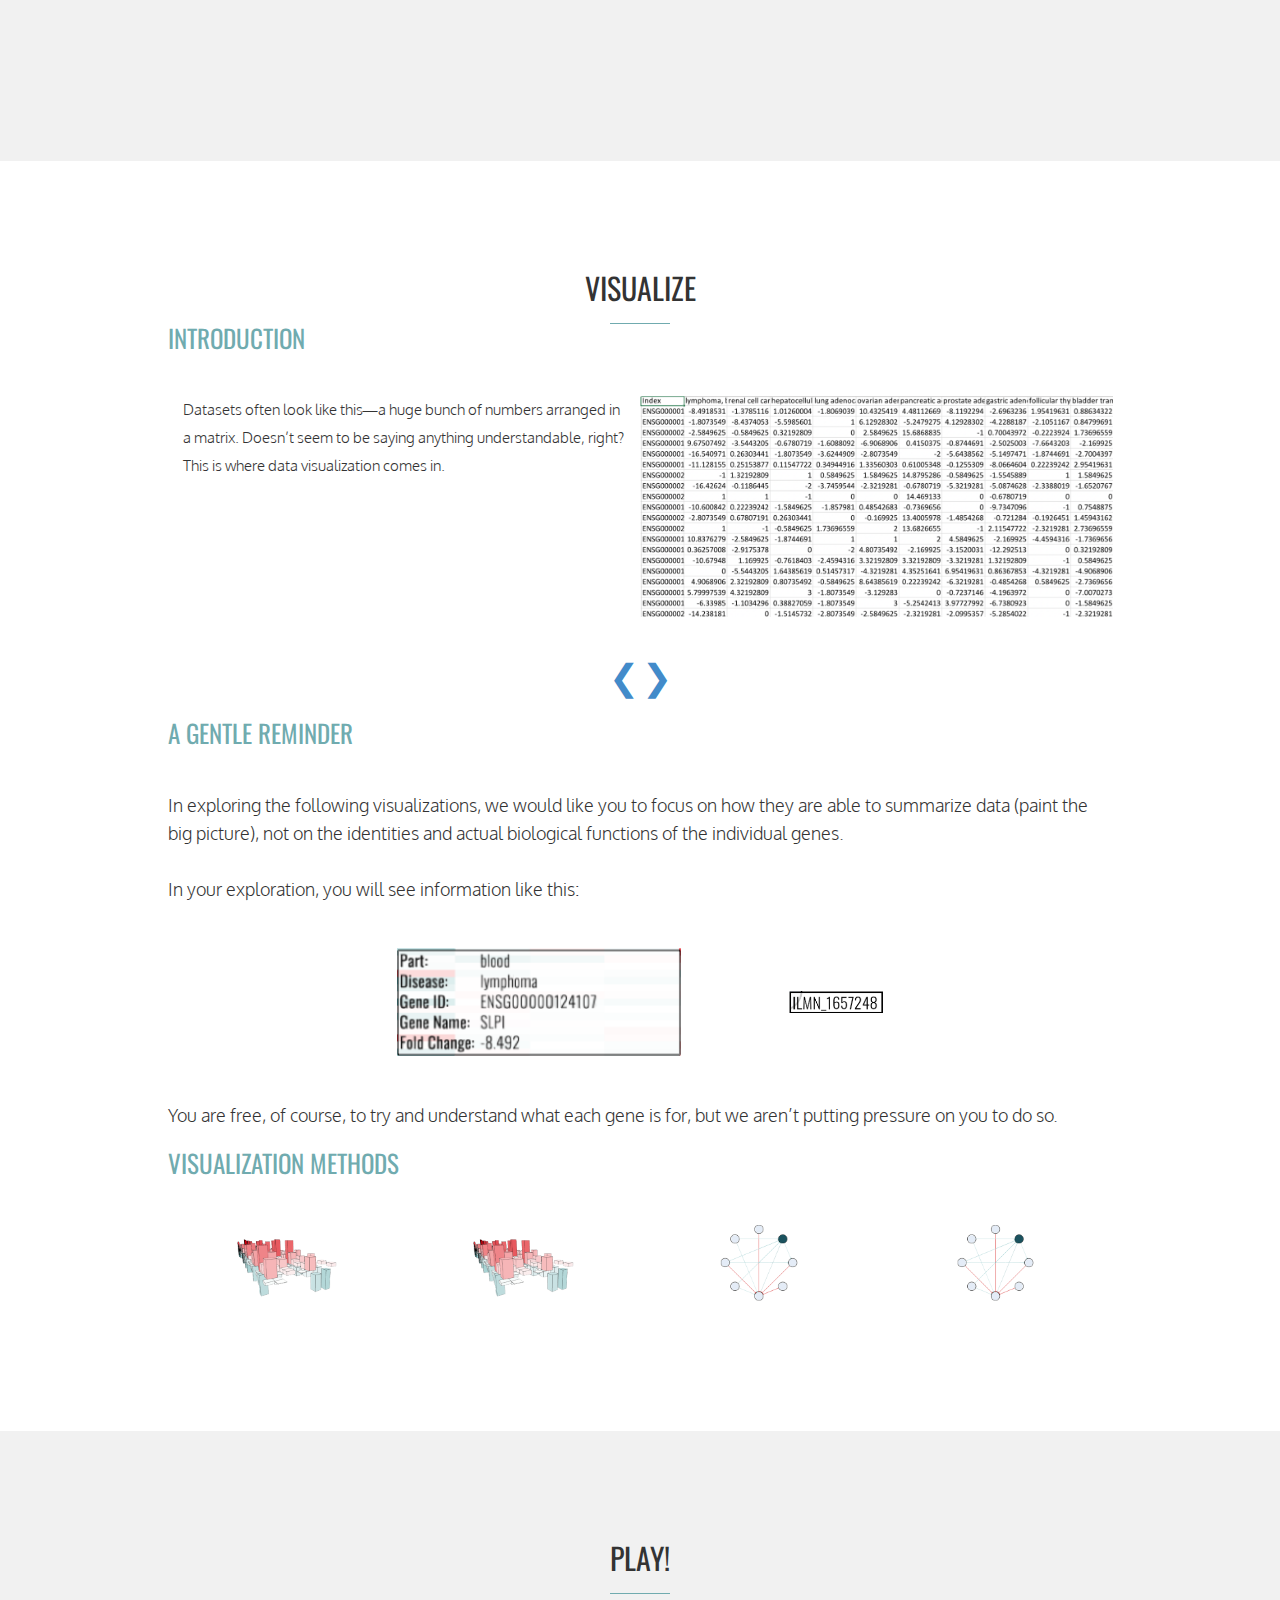
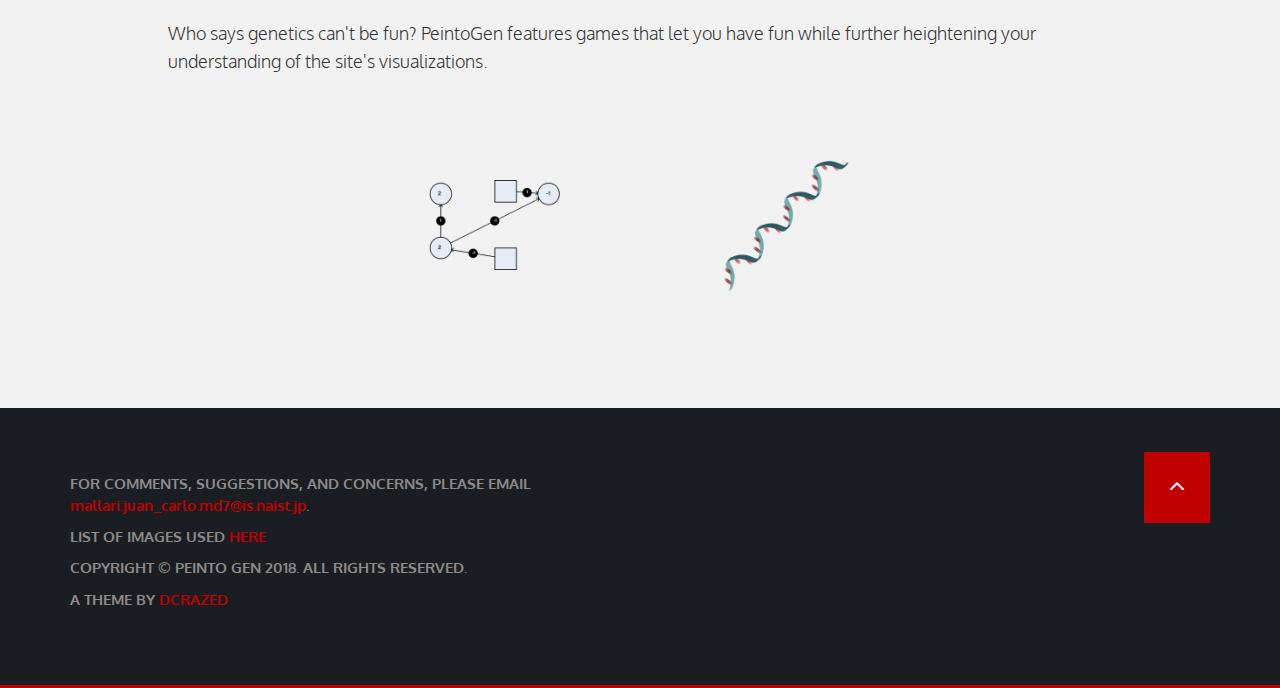
==== commit b7ec069f: "Minor Changes in Index" ====
--- a/index.html
+++ b/index.html
@@ -199,7 +199,7 @@
                         <h3>Introduction</h3>
 					
                         <!-- Slideshow container -->
-    					<div class="slideshow-container">
+    					<div class="slideshow-container" style="text-align:center;">
     						<!-- Full-width images with number and caption text -->
     						<div class="mySlides" style="text-align:center;">
     							<img src="images/viz1.png" style="width:50%;">
@@ -217,9 +217,11 @@
     							Data visualization can be used as a preliminary step to know what other computations must be done with the data; or a way to summarize the results of computations already done.</div>
     						</div>
 
+
+                            <p></p>
     						<!-- Next and previous buttons -->
-    						<a class="prev" onclick="plusSlides(-1)">&#10094;</a>
-    						<a class="next" onclick="plusSlides(1)">&#10095;</a>
+    						<a class="prev" onclick="plusSlides(-1)" style="font-size:36px; text-align:center;">&#10094;</a>
+    						<a class="next" onclick="plusSlides(1)" style="font-size:36px; text-align:center;">&#10095;</a>
     					</div>
     					
     					<!-- The dots/circles -->
@@ -391,7 +393,7 @@
                 <div class="col-md-10">
                     <div class="copy_right_text">
                     <!-- COPYRIGHT TEXT -->
-                        <p>For comments, suggestions, and concerns, please email <a href="mailto:mallari.juan_carlo.md7@is.naist.jp">mallari.juan_carlo.md7@is.naist.jp</a>.
+                        <p>For comments, suggestions, and concerns, please email <a href="mailto:mallari.juan_carlo.md7@is.naist.jp" style="text-transform: lowercase">mallari.juan_carlo.md7@is.naist.jp</a>.
 						<p>List of images used <a href=references.html>here</a></p>
                         <p>Copyright &copy; Peinto Gen 2018. All Rights Reserved.</p>
                         <p>A theme by <a href="https://dcrazed.com/">Dcrazed</a></p>
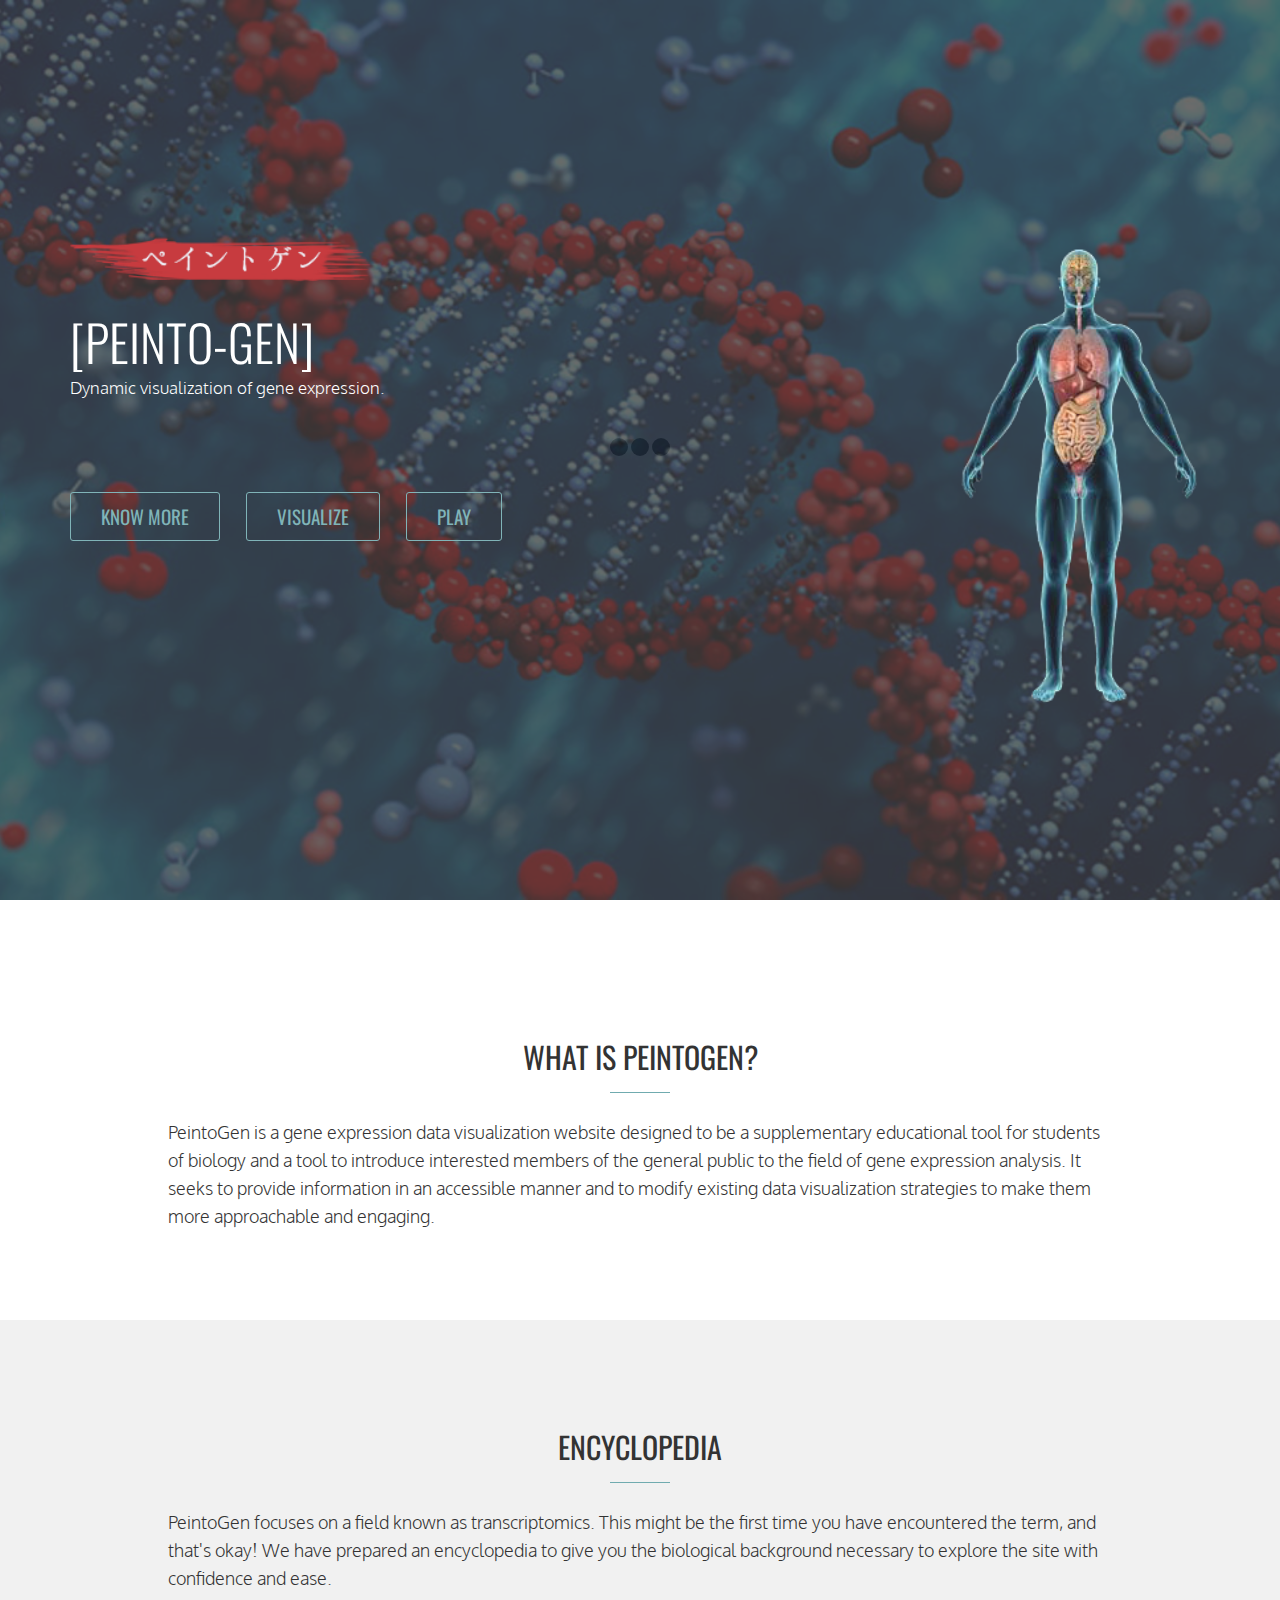
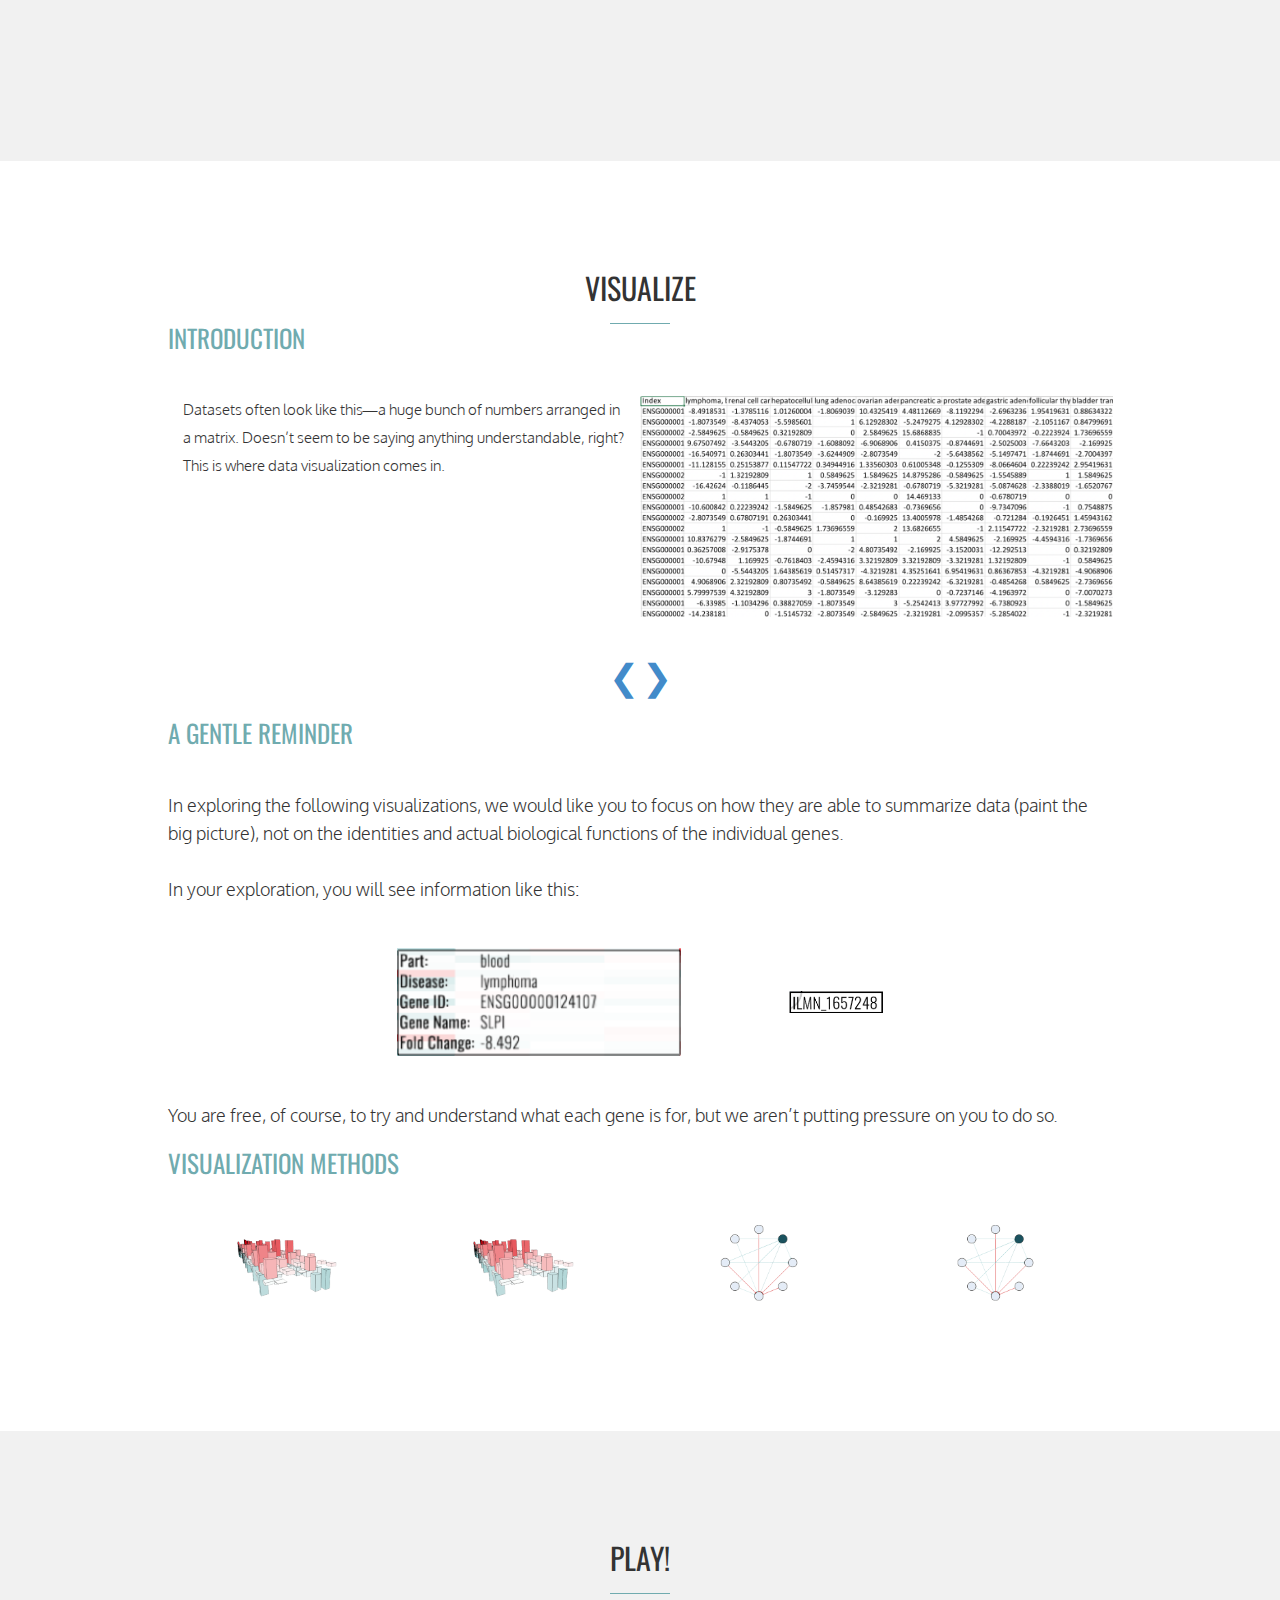
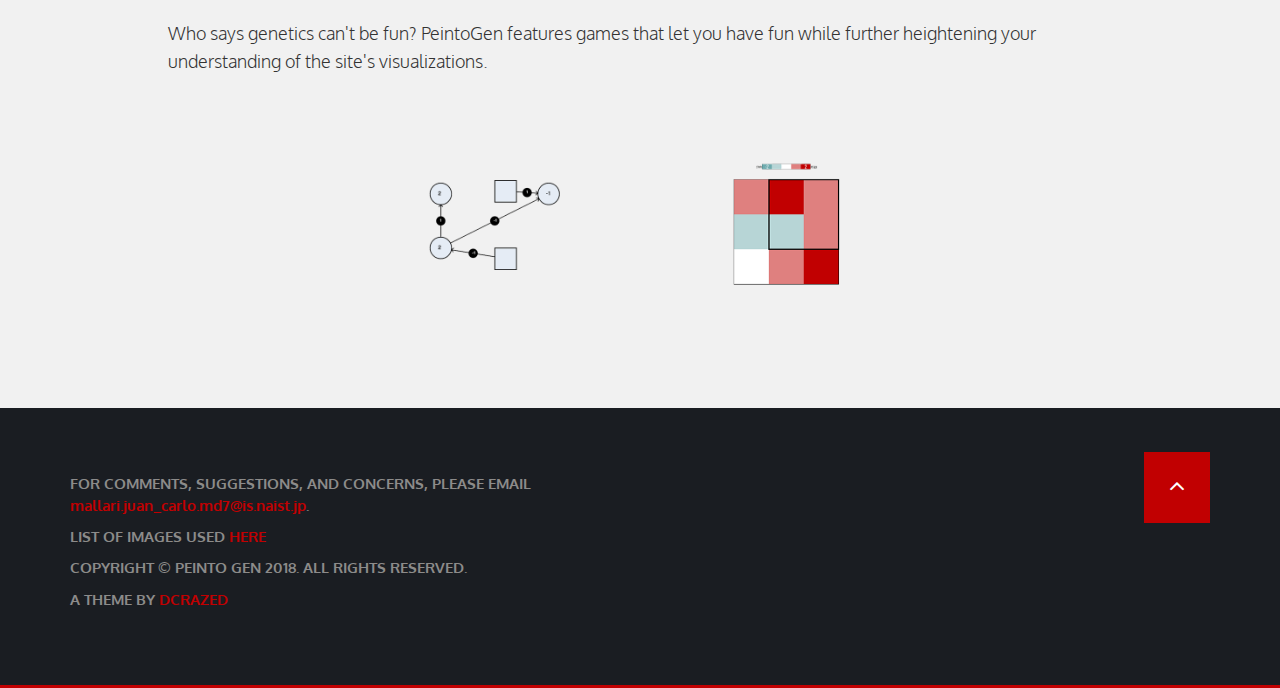
==== commit 846ffb1d: "Updated Game Button" ====
--- a/index.html
+++ b/index.html
@@ -364,9 +364,9 @@
                         <!--<a href="#PLAY">-->
                             <div class="col-md-3">
                                 <div class="single_store"  style="border-left-color: #f1f1f1">
-                                    <img src="images/game-btn.png" width="50%">
+                                    <img src="images/game-btn2.png" width="50%">
                                     <div class="store_inner">
-                                        <h5 style=" text-transform: uppercase; text-align: center; position: relative; color: #eff6ff; font-size: 20px; font-weight: 400; font-family: 'Oswald', sans-serif;">Coming Soon</h5>
+                                        <h5 style=" text-transform: uppercase; text-align: center; position: relative; color: #eff6ff; font-size: 20px; font-weight: 400; font-family: 'Oswald', sans-serif;">Heat</h5>
                                     </div>
                                 </div>
                             </div>
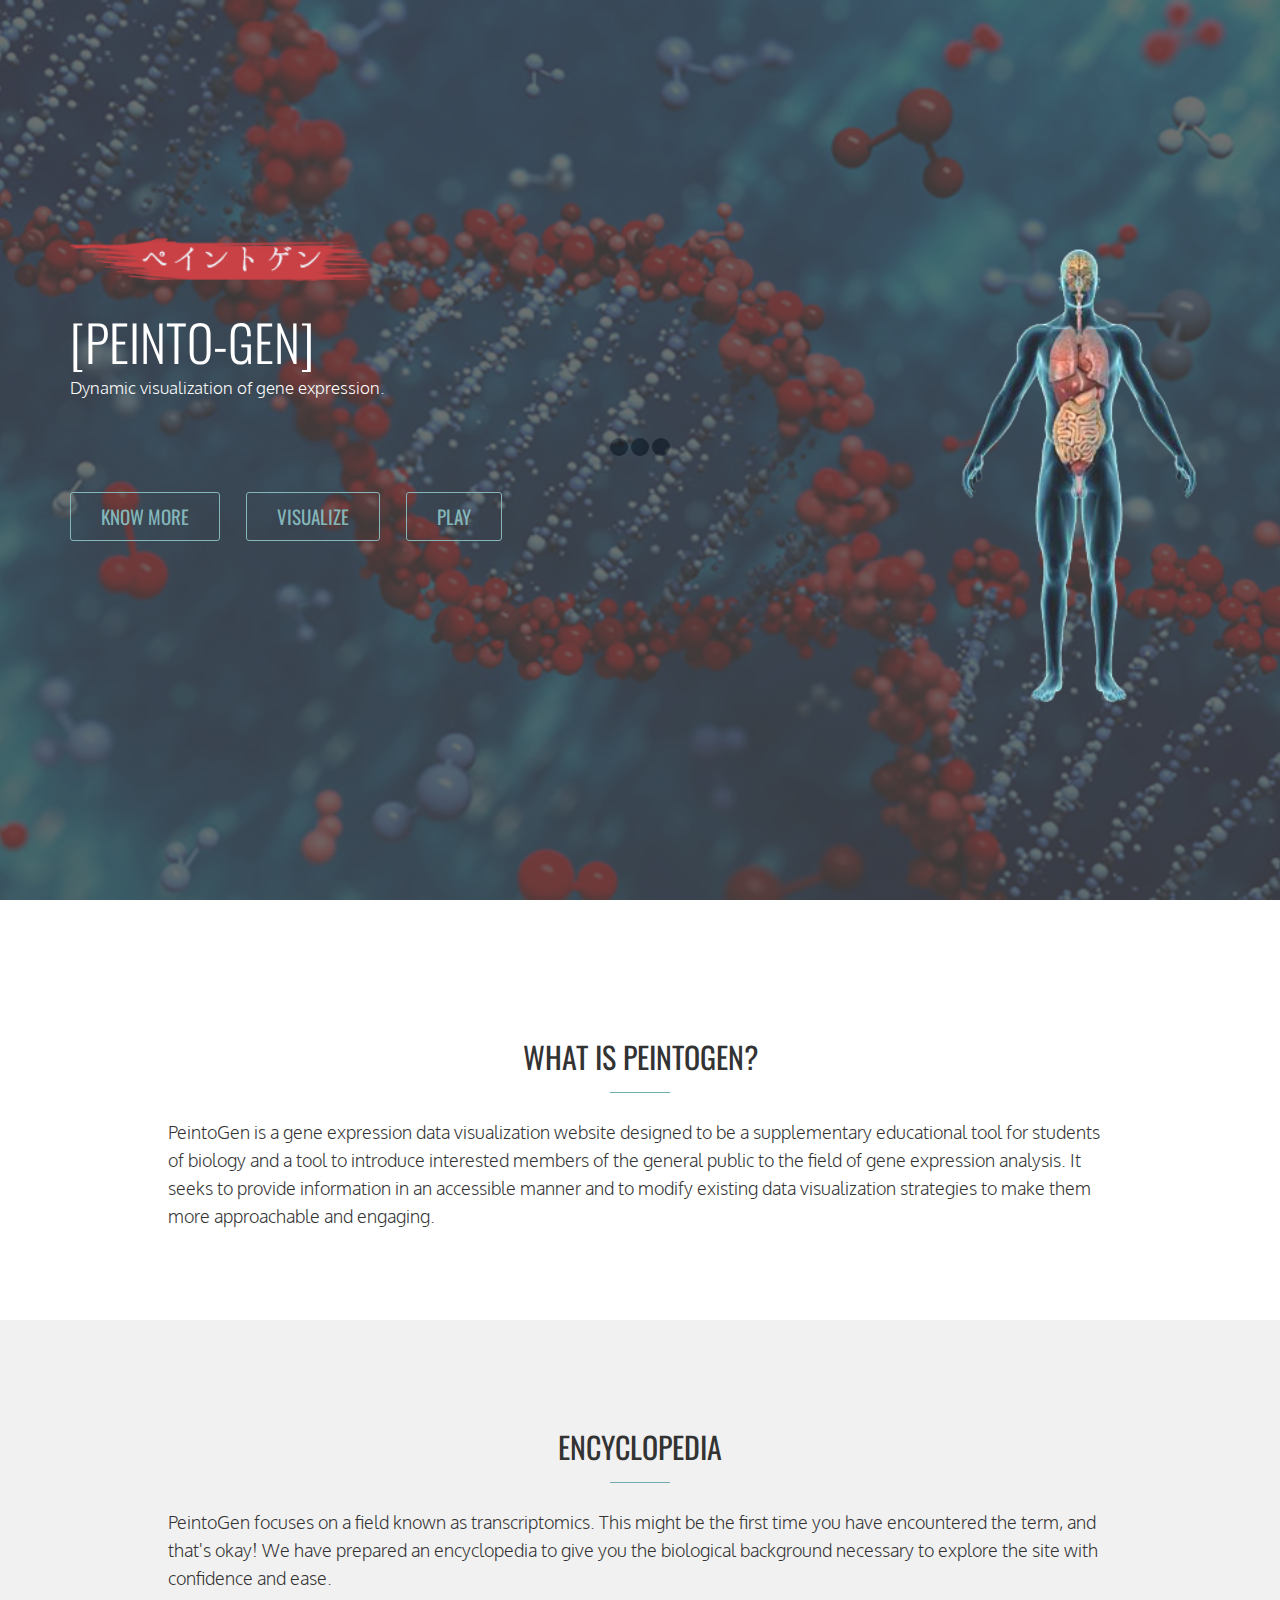
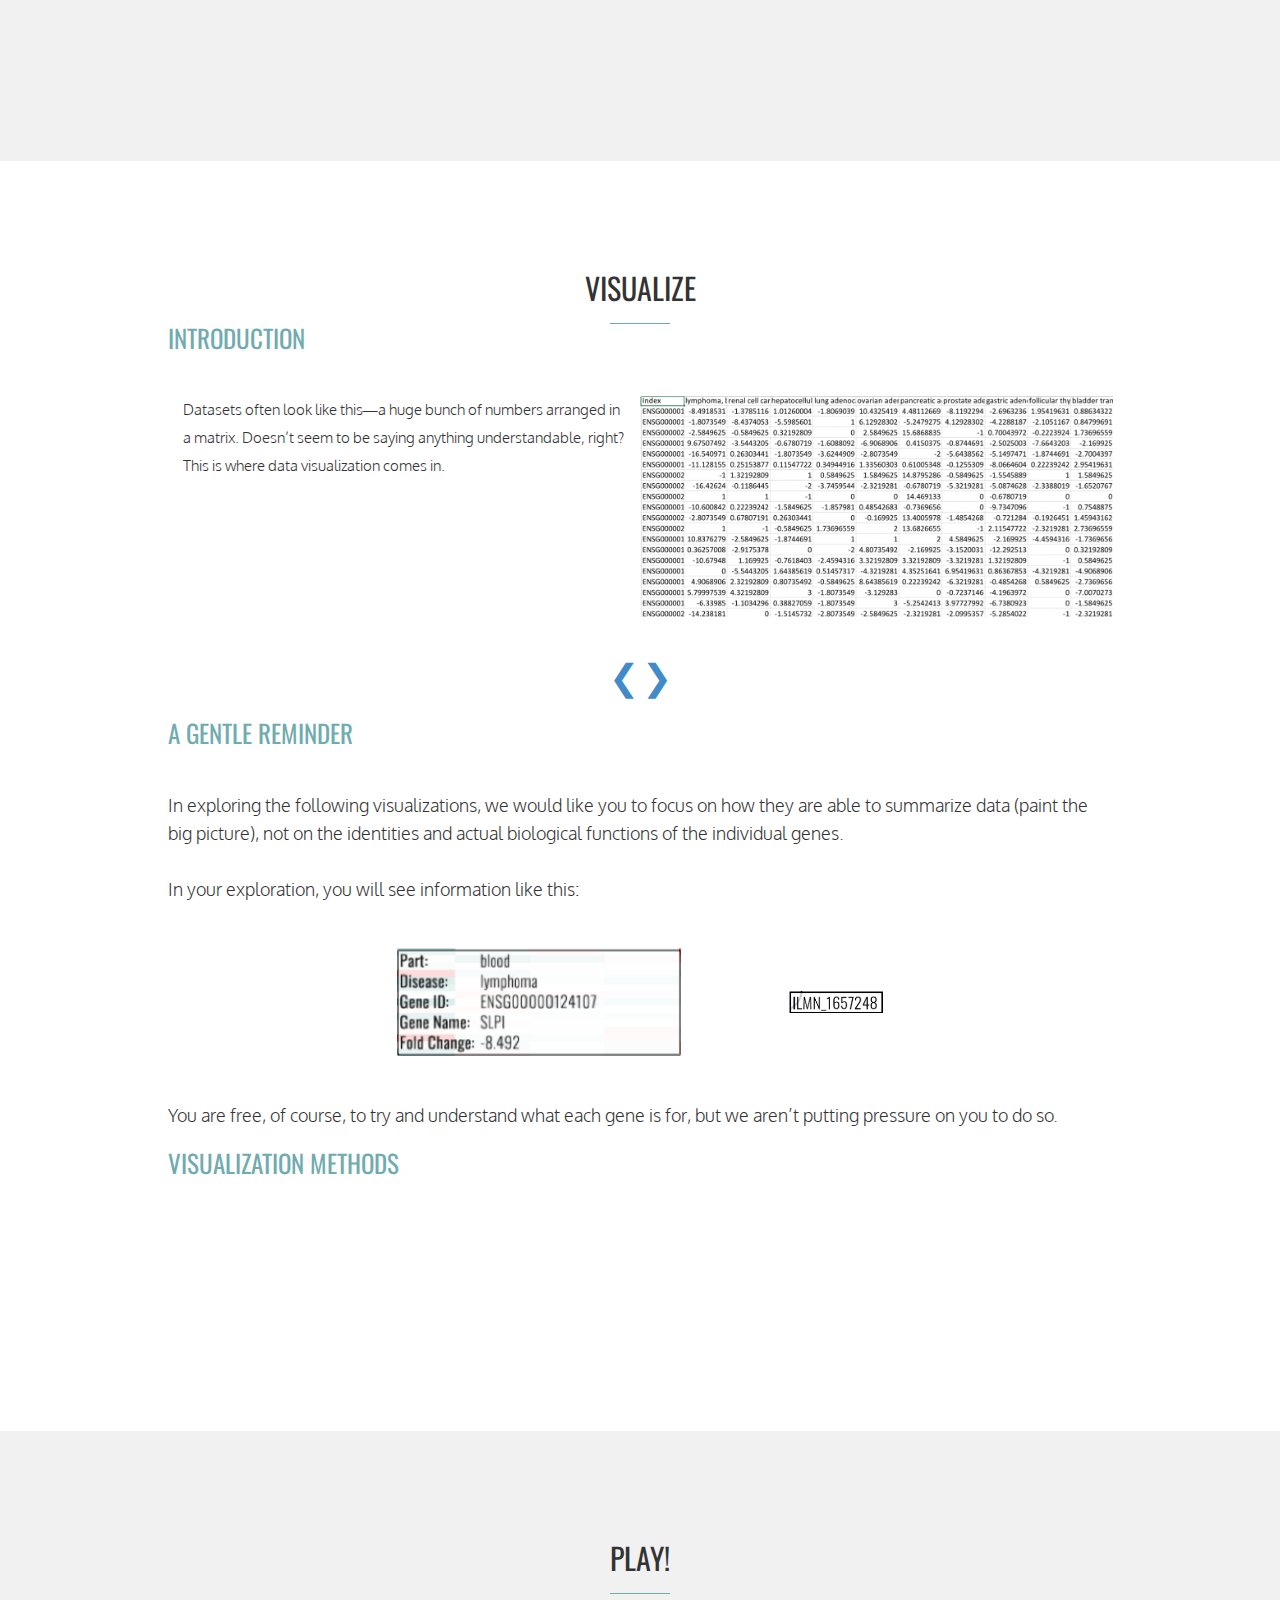
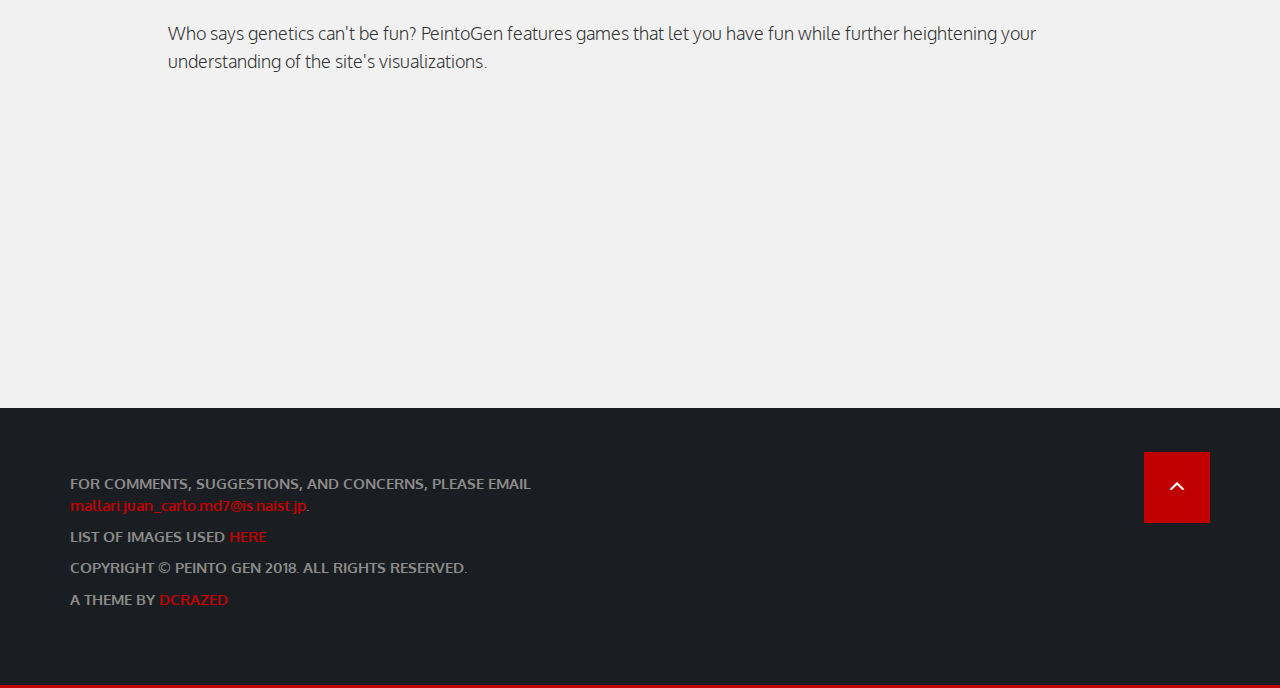
==== commit e914712b: "Major Commit" ====
--- a/index.html
+++ b/index.html
@@ -252,7 +252,7 @@
                                 <div class="row">
                                     <a href=hm-intro.html>
                                         <div class="col-md-3">
-                                            <div class="single_store" style="border-left-color: white">
+                                            <div class="single_store wow fadeInLeft" data-wow-duration="1s" data-wow-delay=".5s" style="border-left-color: white">
                                                 <img src="images/hm-btn.png" width="50%">
                                                 <div class="store_inner">
                                                     <h5>Heat Maps Intro</h5>
@@ -263,7 +263,7 @@
 
                                     <a href=heatmaps.html>
                                         <div class="col-md-3">
-                                            <div class="single_store" style="border-left-color: white">
+                                            <div class="single_store wow fadeInLeft" data-wow-duration="1s" data-wow-delay=".5s" style="border-left-color: white">
                                                 <img src="images/hm-btn.png" width="50%">
                                                 <div class="store_inner">
                                                     <h5>Heat Maps</h5>
@@ -274,7 +274,7 @@
 
                                     <a href=cn-intro.html>
                                         <div class="col-md-3">
-                                            <div class="single_store" style="border-left-color: white">
+                                            <div class="single_store wow fadeInRight" data-wow-duration="1s" data-wow-delay=".5s" style="border-left-color: white">
                                                 <img src="images/cn-btn.png" width="50%">
                                                 <div class="store_inner">
                                                     <h5>Crawl Network Intro</h5>
@@ -285,7 +285,7 @@
 
                                     <a href=crawl.html>
                                         <div class="col-md-3">
-                                            <div class="single_store" style="border-left-color: white">
+                                            <div class="single_store wow fadeInRight" data-wow-duration="1s" data-wow-delay=".5s" style="border-left-color: white">
                                                 <img src="images/cn-btn.png" width="50%">
                                                 <div class="store_inner">
                                                     <h5>Crawl Network</h5>
@@ -350,9 +350,9 @@
                     <div class="row">
                         <div class="col-md-3">
                         </div>
-                        <a href=play.html>
+                        <a href=drnode.html>
                             <div class="col-md-3">
-                                <div class="single_store"  style="border-left-color: #f1f1f1">
+                                <div class="single_store wow fadeInLeft" data-wow-duration="1s" data-wow-delay=".5s" style="border-left-color: #f1f1f1">
                                     <img src="images/play-btn.png" width="50%">
                                     <div class="store_inner">
                                         <h5 style=" text-transform: uppercase; text-align: center; position: relative; color: #eff6ff; font-size: 20px; font-weight: 400; font-family: 'Oswald', sans-serif;">Dr. Node</h5>
@@ -361,16 +361,16 @@
                             </div>
                         </a>
 
-                        <!--<a href="#PLAY">-->
+                        <a href=heat.html>
                             <div class="col-md-3">
-                                <div class="single_store"  style="border-left-color: #f1f1f1">
+                                <div class="single_store wow fadeInRight" data-wow-duration="1s" data-wow-delay=".5s" style="border-left-color: #f1f1f1">
                                     <img src="images/game-btn2.png" width="50%">
                                     <div class="store_inner">
                                         <h5 style=" text-transform: uppercase; text-align: center; position: relative; color: #eff6ff; font-size: 20px; font-weight: 400; font-family: 'Oswald', sans-serif;">Heat</h5>
                                     </div>
                                 </div>
                             </div>
-                        <!--</a>-->
+                        </a>
                         <div class="col-md-3">
                         </div>
 
